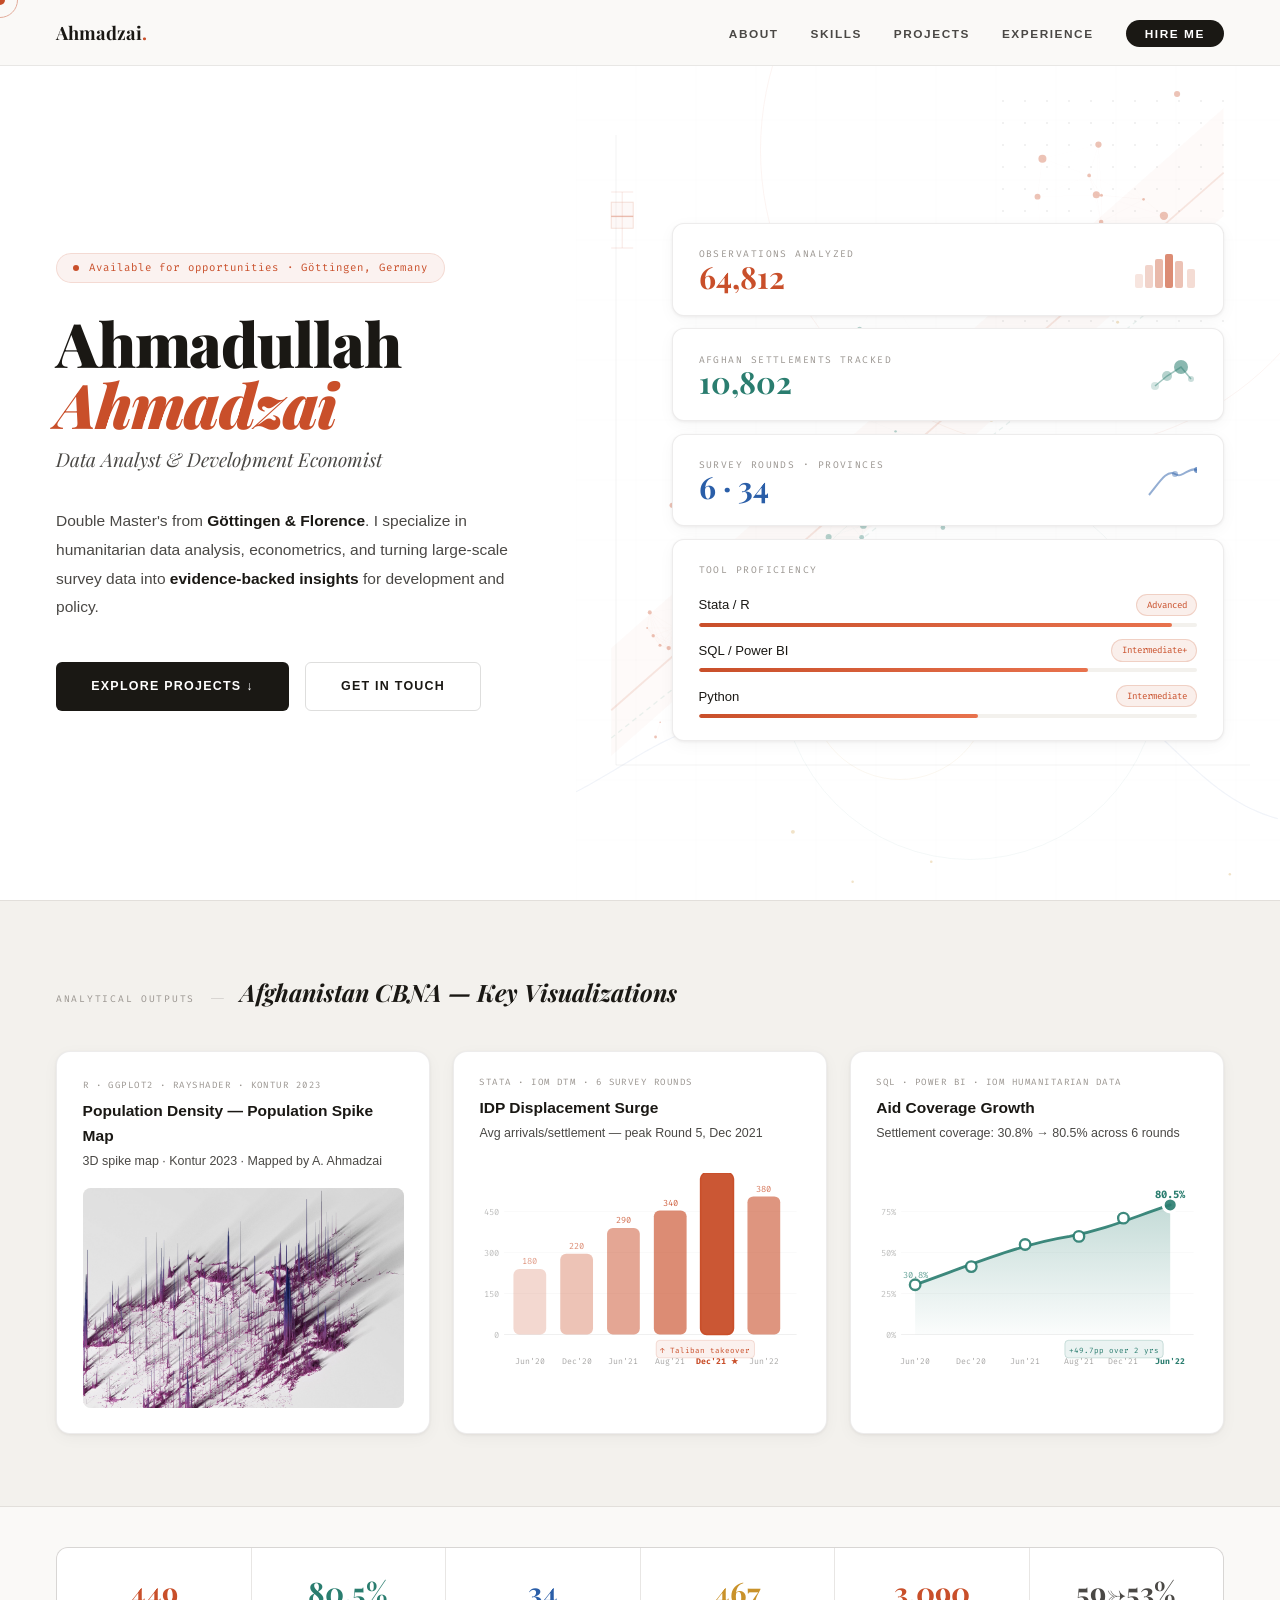
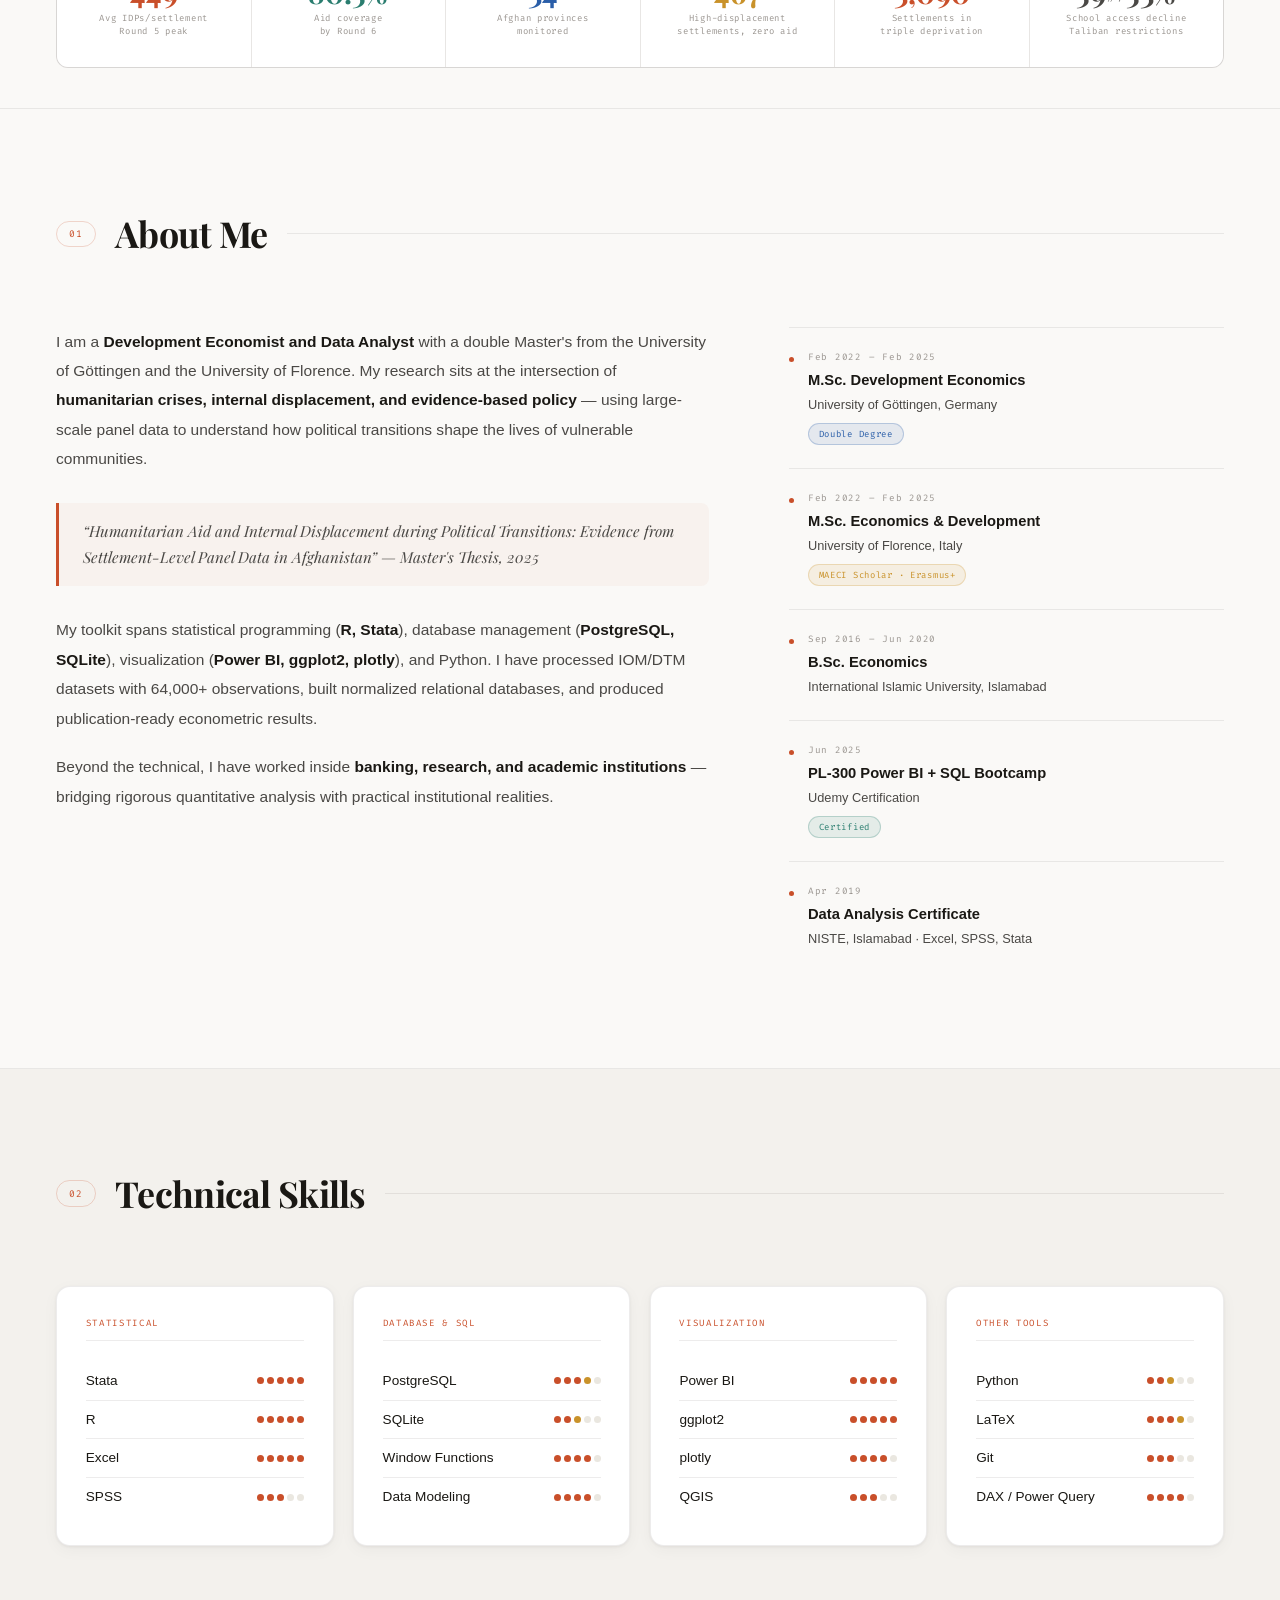
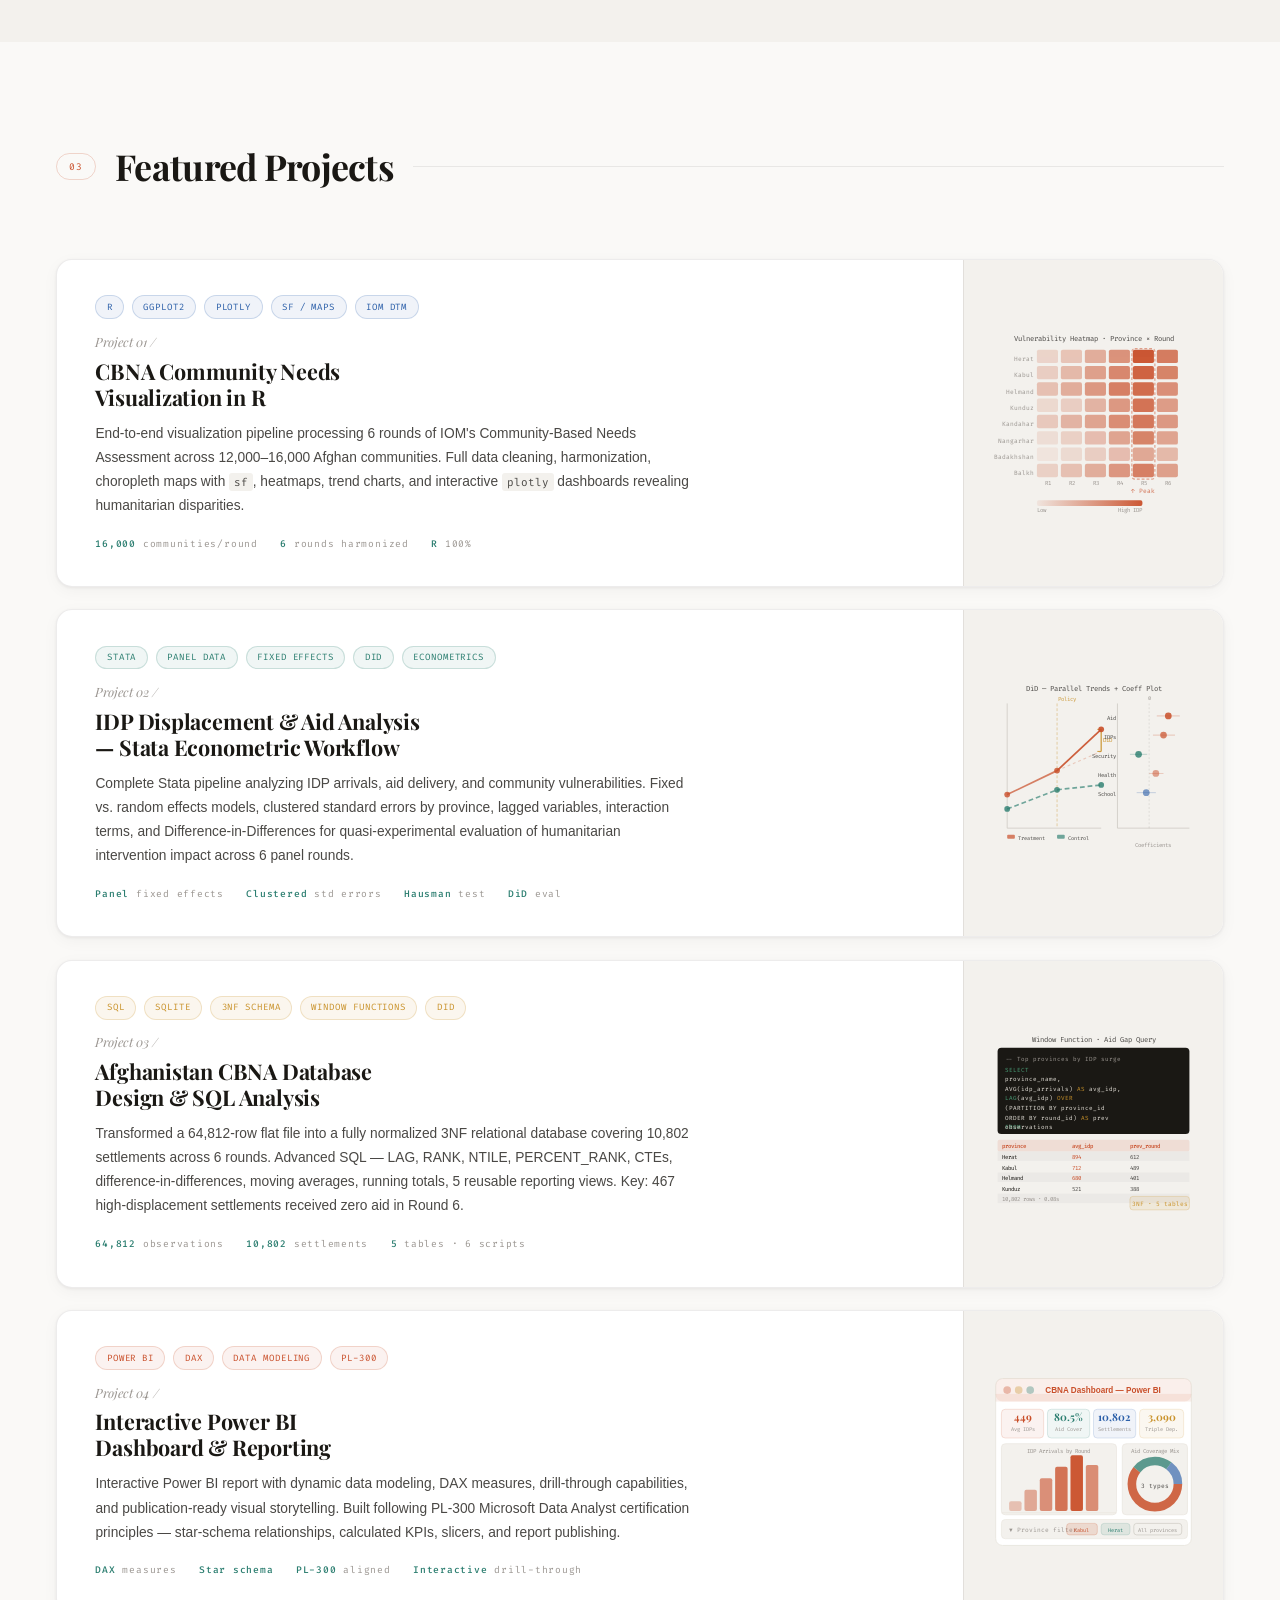
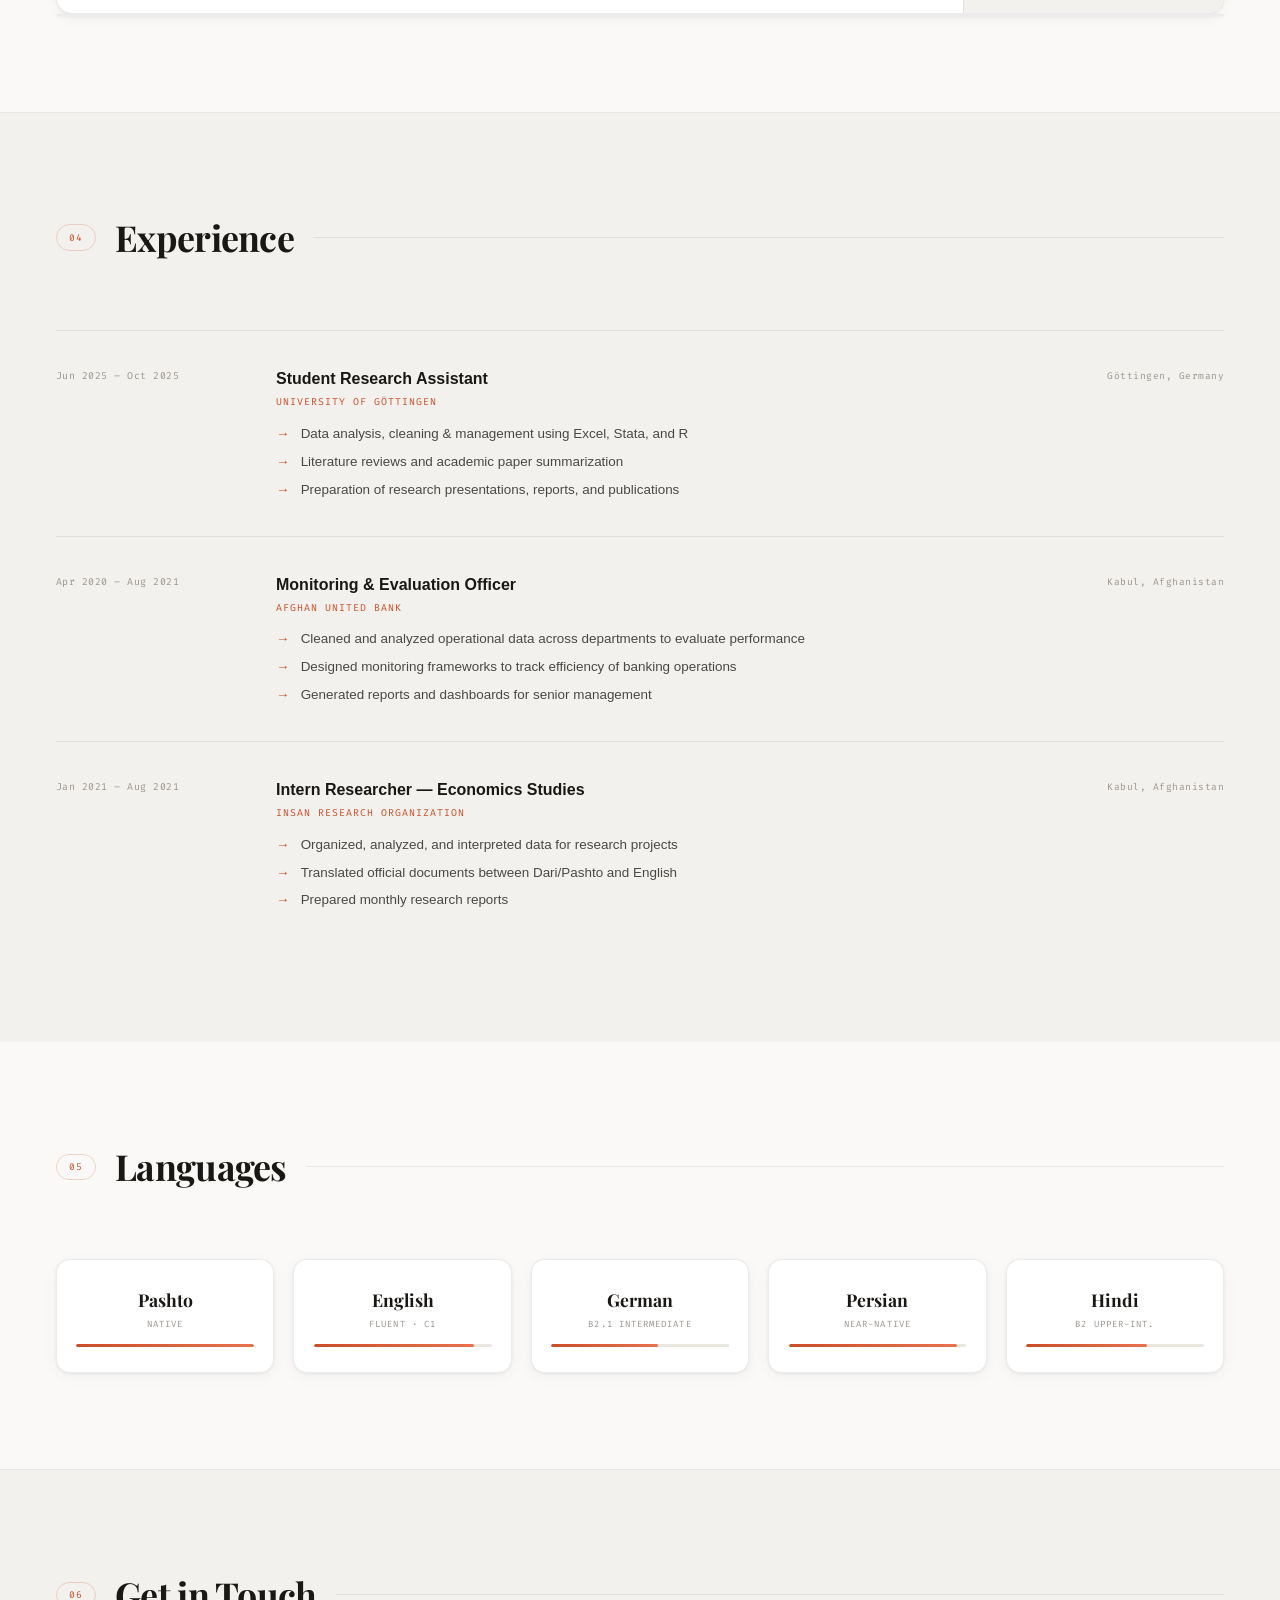
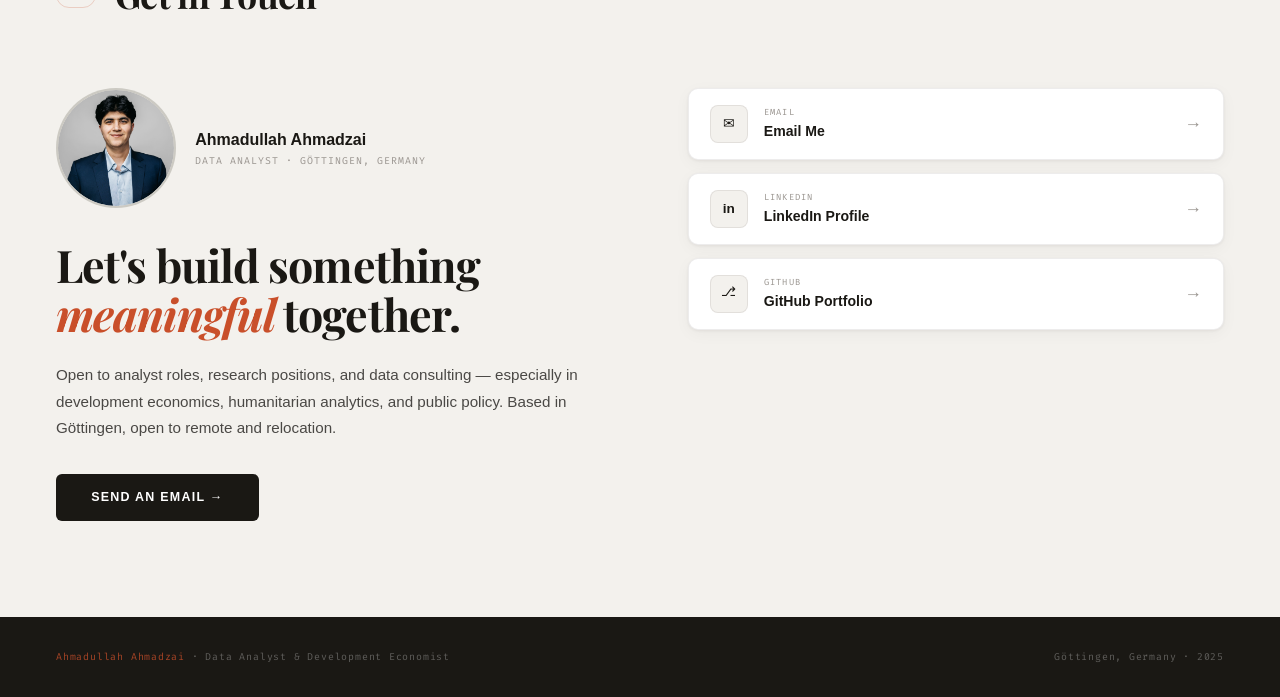
==== index.html @ 19d6b9fa "Update index.html" ====
<!DOCTYPE html>
<html lang="en">
<head>
<meta charset="UTF-8">
<meta name="viewport" content="width=device-width, initial-scale=1.0">
<title>Ahmadullah Ahmadzai — Development Economics & Data Analysis </title>
<link rel="preconnect" href="https://fonts.googleapis.com">
<link href="https://fonts.googleapis.com/css2?family=Playfair+Display:ital,wght@0,400;0,500;0,700;0,900;1,400;1,700&family=Cabinet+Grotesk:wght@300;400;500;700;800&family=Fira+Code:wght@300;400;500&display=swap" rel="stylesheet">
<style>
:root{
  --white:#ffffff;--bg:#faf9f7;--bg2:#f3f1ed;--bg3:#eae7e0;
  --ink:#1a1814;--ink2:#4a4845;--ink3:#9a9590;
  --accent:#c94f2a;--accent2:#e8724d;
  --teal:#2a7d6f;--teal2:#3da896;
  --gold:#c9922a;--blue:#2a5ea8;
  --border:rgba(26,24,20,.08);--border2:rgba(26,24,20,.14);
  --sh:0 1px 3px rgba(26,24,20,.06),0 4px 16px rgba(26,24,20,.04);
  --sh2:0 2px 8px rgba(26,24,20,.09),0 12px 40px rgba(26,24,20,.08);
}
*,*::before,*::after{box-sizing:border-box;margin:0;padding:0}
html{scroll-behavior:smooth}
body{font-family:'Cabinet Grotesk',sans-serif;background:var(--bg);color:var(--ink);line-height:1.6;overflow-x:hidden}
::-webkit-scrollbar{width:3px}::-webkit-scrollbar-track{background:var(--bg2)}::-webkit-scrollbar-thumb{background:var(--accent);border-radius:2px}
#cur{position:fixed;width:10px;height:10px;border-radius:50%;background:var(--accent);pointer-events:none;z-index:9999;transform:translate(-50%,-50%);mix-blend-mode:multiply}
#cur2{position:fixed;width:36px;height:36px;border-radius:50%;border:1px solid var(--accent);pointer-events:none;z-index:9998;transform:translate(-50%,-50%);transition:all .15s ease-out;opacity:.45;mix-blend-mode:multiply}

/* NAV */
nav{position:fixed;top:0;left:0;right:0;z-index:200;display:flex;justify-content:space-between;align-items:center;padding:1.1rem 3.5rem;background:rgba(250,249,247,.9);backdrop-filter:blur(20px);border-bottom:1px solid var(--border)}
.nav-logo{font-family:'Playfair Display',serif;font-size:1.15rem;font-weight:700;color:var(--ink);text-decoration:none}
.nav-logo span{color:var(--accent)}
.nav-links{display:flex;gap:2rem;list-style:none;align-items:center}
.nav-links a{font-size:.74rem;font-weight:700;letter-spacing:.13em;text-transform:uppercase;color:var(--ink2);text-decoration:none;transition:color .2s}
.nav-links a:hover{color:var(--accent)}
.nav-cta{background:var(--ink);color:white!important;padding:.42rem 1.2rem;border-radius:100px;transition:background .2s!important}
.nav-cta:hover{background:var(--accent)!important}

/* HERO */
.hero{position:relative;min-height:100vh;display:flex;align-items:center;overflow:hidden;background:var(--white)}
.hero-geo{position:absolute;inset:0;pointer-events:none;z-index:0;overflow:hidden}
.geo-c{position:absolute;border-radius:50%;border:1px solid}
.g1{width:600px;height:600px;border-color:rgba(201,79,42,.06);top:-150px;right:-80px}
.g2{width:380px;height:380px;border-color:rgba(42,125,111,.05);bottom:40px;right:120px;animation:spin 70s linear infinite}
.g3{width:180px;height:180px;border-color:rgba(201,146,42,.07);bottom:120px;right:290px;animation:spin 45s linear infinite reverse}
.dot-grid{position:absolute;right:48px;top:90px;width:240px;height:240px;background-image:radial-gradient(circle,rgba(26,24,20,.11) 1px,transparent 1px);background-size:22px 22px;opacity:.55}
@keyframes spin{from{transform:rotate(0)}to{transform:rotate(360deg)}}
#hcanvas{position:absolute;right:0;top:0;width:55%;height:100%;opacity:.65;z-index:1}
.hero-inner{position:relative;z-index:10;padding:8rem 3.5rem 4rem;width:100%;max-width:1340px;margin:0 auto;display:grid;grid-template-columns:1fr 1fr;gap:4rem;align-items:center}
.eyebrow{display:inline-flex;align-items:center;gap:.6rem;font-family:'Fira Code',monospace;font-size:.67rem;letter-spacing:.1em;color:var(--accent);margin-bottom:1.8rem;background:rgba(201,79,42,.07);border:1px solid rgba(201,79,42,.15);padding:.35rem 1rem;border-radius:100px}
.edot{width:6px;height:6px;border-radius:50%;background:var(--accent);animation:pulse 2s infinite}
@keyframes pulse{0%,100%{opacity:1;transform:scale(1)}50%{opacity:.4;transform:scale(1.4)}}
.hero-name{font-family:'Playfair Display',serif;font-size:clamp(2.8rem,4.8vw,5rem);font-weight:900;line-height:1.0;letter-spacing:-.02em;margin-bottom:.6rem}
.hero-name .it{font-style:italic;color:var(--accent)}
.hero-title{font-family:'Playfair Display',serif;font-size:clamp(1rem,1.5vw,1.22rem);font-style:italic;color:var(--ink2);margin-bottom:2rem}
.hero-bio{font-size:.97rem;color:var(--ink2);line-height:1.85;max-width:460px;margin-bottom:2.5rem}
.hero-bio strong{color:var(--ink);font-weight:700}
.hctas{display:flex;gap:1rem;flex-wrap:wrap}
.btn-fill{display:inline-flex;align-items:center;gap:.5rem;padding:.85rem 2.2rem;background:var(--ink);color:white;text-decoration:none;font-size:.78rem;font-weight:700;letter-spacing:.1em;text-transform:uppercase;border-radius:6px;transition:all .25s}
.btn-fill:hover{background:var(--accent);transform:translateY(-2px);box-shadow:0 8px 24px rgba(201,79,42,.25)}
.btn-line{display:inline-flex;align-items:center;gap:.5rem;padding:.85rem 2.2rem;background:transparent;color:var(--ink);text-decoration:none;font-size:.78rem;font-weight:700;letter-spacing:.1em;text-transform:uppercase;border:1.5px solid var(--border2);border-radius:6px;transition:all .25s}
.btn-line:hover{border-color:var(--accent);color:var(--accent);transform:translateY(-2px)}
.hpanel{display:flex;flex-direction:column;gap:.8rem}
.hstat{background:var(--white);border:1px solid var(--border);border-radius:12px;padding:1.4rem 1.6rem;box-shadow:var(--sh);display:flex;justify-content:space-between;align-items:center;transition:box-shadow .25s,transform .25s}
.hstat:hover{box-shadow:var(--sh2);transform:translateX(4px)}
.hslbl{font-family:'Fira Code',monospace;font-size:.6rem;letter-spacing:.15em;text-transform:uppercase;color:var(--ink3)}
.hsval{font-family:'Playfair Display',serif;font-size:1.9rem;font-weight:700;line-height:1}
.c-a{color:var(--accent)}.c-t{color:var(--teal)}.c-b{color:var(--blue)}
.hbar-wrap{background:var(--white);border:1px solid var(--border);border-radius:12px;padding:1.4rem 1.6rem;box-shadow:var(--sh)}
.hbr{display:flex;justify-content:space-between;align-items:center;margin-bottom:.4rem}
.hbr-name{font-size:.82rem;font-weight:500}
.hpill{font-family:'Fira Code',monospace;font-size:.57rem;padding:.18rem .6rem;border-radius:100px;background:rgba(201,79,42,.09);border:1px solid rgba(201,79,42,.2);color:var(--accent)}
.btrack{height:4px;background:var(--bg2);border-radius:2px;overflow:hidden}
.bfill{height:100%;border-radius:2px;background:linear-gradient(90deg,var(--accent),var(--accent2))}

/* DIVIDER */
.div{max-width:1340px;margin:0 auto;height:1px;background:var(--border)}

/* VIZ STRIP */
.vstrip{background:var(--bg2);border-top:1px solid var(--border);border-bottom:1px solid var(--border);padding:4.5rem 3.5rem}
.vstrip .inn{max-width:1340px;margin:0 auto}
.strip-head{display:flex;align-items:baseline;gap:1rem;margin-bottom:2.5rem}
.strip-lbl{font-family:'Fira Code',monospace;font-size:.6rem;letter-spacing:.18em;text-transform:uppercase;color:var(--ink3)}
.strip-ttl{font-family:'Playfair Display',serif;font-size:1.5rem;font-weight:700;font-style:italic}
/* 3-equal columns */
.cgrid{display:grid;grid-template-columns:1fr 1fr 1fr;gap:1.4rem}
.ccard{background:var(--white);border:1px solid var(--border);border-radius:14px;padding:1.6rem;box-shadow:var(--sh)}
.cc-lbl{font-family:'Fira Code',monospace;font-size:.57rem;letter-spacing:.16em;text-transform:uppercase;color:var(--ink3);margin-bottom:.4rem}
.cc-ttl{font-size:.97rem;font-weight:700;margin-bottom:.2rem}
.cc-sub{font-size:.78rem;color:var(--ink2);margin-bottom:1rem}
/* map card: image fills with crop — hides title+footnote */
.map-frame{width:100%;height:220px;overflow:hidden;border-radius:8px;position:relative;background:#f5f3f0}
.map-frame img{
  position:absolute;
  /* Crop aggressively: scale image tall, push up to hide title at top and footnote at bottom */
  width:115%;
  height:175%;
  top:-30%;
  left:-7%;
  object-fit:cover;
  display:block;
}

/* FINDINGS */
.fnd-sec{padding:2.5rem 3.5rem}
.fnd-sec .inn{max-width:1340px;margin:0 auto}
.fnd-grid{display:grid;grid-template-columns:repeat(6,1fr);gap:1px;background:var(--border);border-radius:12px;overflow:hidden;border:1px solid var(--border)}
.fnd{background:var(--white);padding:1.8rem 1rem;text-align:center;transition:background .2s}
.fnd:hover{background:var(--bg2)}
.fnd-n{font-family:'Playfair Display',serif;font-size:1.85rem;font-weight:700;line-height:1;margin-bottom:.3rem}
.fnd-l{font-family:'Fira Code',monospace;font-size:.56rem;letter-spacing:.08em;color:var(--ink3);line-height:1.5}

/* SECTION */
.sec{padding:6rem 3.5rem;max-width:1340px;margin:0 auto}
.secbg{background:var(--bg2);padding:6rem 3.5rem}
.secbg .inn{max-width:1340px;margin:0 auto}
.sec-h{display:flex;align-items:center;gap:1.2rem;margin-bottom:4rem}
.sec-n{font-family:'Fira Code',monospace;font-size:.6rem;color:var(--accent);letter-spacing:.1em;padding:.28rem .75rem;border:1px solid rgba(201,79,42,.22);border-radius:100px}
.sec-t{font-family:'Playfair Display',serif;font-size:clamp(1.9rem,2.8vw,2.7rem);font-weight:700;letter-spacing:-.02em}
.sec-l{flex:1;height:1px;background:var(--border)}

/* ABOUT */
.ag{display:grid;grid-template-columns:3fr 2fr;gap:5rem;align-items:start}
.at p{font-size:.97rem;color:var(--ink2);line-height:1.9;margin-bottom:1.2rem}
.at strong{color:var(--ink);font-weight:700}
.aq{border-left:3px solid var(--accent);padding:1rem 1.5rem;margin:1.8rem 0;background:rgba(201,79,42,.04);border-radius:0 8px 8px 0;font-family:'Playfair Display',serif;font-style:italic;font-size:.95rem;color:var(--ink2);line-height:1.7}
.edu-list{display:flex;flex-direction:column}
.edu-it{padding:1.4rem 0;border-bottom:1px solid var(--border);padding-left:1.2rem;position:relative}
.edu-it:first-child{border-top:1px solid var(--border)}
.edu-it::before{content:'';position:absolute;left:0;top:1.85rem;width:5px;height:5px;border-radius:50%;background:var(--accent)}
.eyr{font-family:'Fira Code',monospace;font-size:.58rem;letter-spacing:.08em;color:var(--ink3);margin-bottom:.25rem}
.edeg{font-weight:700;font-size:.92rem;margin-bottom:.15rem}
.einst{font-size:.8rem;color:var(--ink2)}
.echip{display:inline-flex;margin-top:.5rem;font-family:'Fira Code',monospace;font-size:.56rem;padding:.18rem .6rem;border-radius:100px;letter-spacing:.08em}
.cg{background:rgba(201,146,42,.1);border:1px solid rgba(201,146,42,.25);color:var(--gold)}
.cb{background:rgba(42,94,168,.1);border:1px solid rgba(42,94,168,.25);color:var(--blue)}
.ct{background:rgba(42,125,111,.1);border:1px solid rgba(42,125,111,.25);color:var(--teal)}

/* SKILLS */
.sgrid{display:grid;grid-template-columns:repeat(4,1fr);gap:1.2rem}
.sc{background:var(--white);border:1px solid var(--border);border-radius:14px;padding:1.8rem;box-shadow:var(--sh);transition:box-shadow .25s,transform .25s}
.sc:hover{box-shadow:var(--sh2);transform:translateY(-3px)}
.sc-t{font-family:'Fira Code',monospace;font-size:.57rem;letter-spacing:.18em;text-transform:uppercase;color:var(--accent);margin-bottom:1.3rem;padding-bottom:.6rem;border-bottom:1px solid var(--border)}
.sr{display:flex;justify-content:space-between;align-items:center;padding:.5rem 0;border-bottom:1px solid var(--border)}
.sr:last-child{border-bottom:none}
.sn{font-size:.85rem;font-weight:500}
.dots{display:flex;gap:3px}
.d{width:7px;height:7px;border-radius:50%;background:var(--bg3)}
.d.on{background:var(--accent)}.d.mid{background:var(--gold)}

/* PROJECTS */
.plist{display:flex;flex-direction:column;gap:1.4rem}
.pcard{display:grid;grid-template-columns:1fr 260px;gap:0;align-items:stretch;background:var(--white);border:1px solid var(--border);border-radius:16px;box-shadow:var(--sh);overflow:hidden;text-decoration:none;color:inherit;transition:all .28s;position:relative}
.pcard::before{content:'';position:absolute;left:0;top:0;width:4px;height:100%;background:var(--accent);transform:scaleY(0);transform-origin:top;transition:transform .3s;border-radius:4px 0 0 4px}
.pcard:hover::before{transform:scaleY(1)}
.pcard:hover{box-shadow:var(--sh2);transform:translateX(3px)}
.pcard-body{padding:2.2rem 2.4rem}
.ptags{display:flex;gap:.5rem;flex-wrap:wrap;margin-bottom:.8rem}
.ptag{font-family:'Fira Code',monospace;font-size:.57rem;letter-spacing:.1em;text-transform:uppercase;padding:.22rem .65rem;border-radius:100px;border:1px solid}
.tr{background:rgba(42,94,168,.07);border-color:rgba(42,94,168,.2);color:var(--blue)}
.ts{background:rgba(42,125,111,.07);border-color:rgba(42,125,111,.2);color:var(--teal)}
.tq{background:rgba(201,146,42,.08);border-color:rgba(201,146,42,.22);color:var(--gold)}
.tp{background:rgba(201,79,42,.07);border-color:rgba(201,79,42,.2);color:var(--accent)}
.pnum{font-family:'Playfair Display',serif;font-size:.8rem;font-style:italic;color:var(--ink3);margin-bottom:.4rem}
.pttl{font-family:'Playfair Display',serif;font-size:1.35rem;font-weight:700;letter-spacing:-.01em;margin-bottom:.7rem;line-height:1.2}
.pdesc{font-size:.86rem;color:var(--ink2);line-height:1.75;max-width:600px}
.pmeta{margin-top:1.1rem;display:flex;gap:1.4rem;flex-wrap:wrap}
.pm{font-family:'Fira Code',monospace;font-size:.6rem;letter-spacing:.08em;color:var(--ink3)}
.pm strong{color:var(--teal);font-weight:500}
.pill{background:var(--bg2);border-left:1px solid var(--border);display:flex;align-items:center;justify-content:center;padding:1.5rem;min-height:220px;position:relative;overflow:hidden;transition:background .25s}
.pcard:hover .pill{background:var(--bg3)}
.pill svg{width:100%;height:100%;max-height:200px}

/* EXPERIENCE */
.elist{display:flex;flex-direction:column}
.ei{display:grid;grid-template-columns:180px 1fr 150px;gap:2.5rem;padding:2.2rem 0;border-bottom:1px solid var(--border);align-items:start}
.ei:first-child{border-top:1px solid var(--border)}
.edate{font-family:'Fira Code',monospace;font-size:.62rem;color:var(--ink3);letter-spacing:.05em;padding-top:.12rem}
.erole{font-weight:700;font-size:1rem;margin-bottom:.15rem}
.eco{font-family:'Fira Code',monospace;font-size:.62rem;letter-spacing:.1em;text-transform:uppercase;color:var(--accent);margin-bottom:.8rem}
.ebl{list-style:none;display:flex;flex-direction:column;gap:.4rem}
.ebl li{font-size:.84rem;color:var(--ink2);display:flex;gap:.7rem;line-height:1.6}
.ebl li::before{content:'→';color:var(--accent);flex-shrink:0}
.eloc{font-family:'Fira Code',monospace;font-size:.6rem;color:var(--ink3);letter-spacing:.05em;text-align:right;padding-top:.12rem}

/* LANGUAGES */
.lgrid{display:grid;grid-template-columns:repeat(5,1fr);gap:1.2rem}
.lcard{background:var(--white);border:1px solid var(--border);border-radius:14px;padding:1.6rem 1.2rem;text-align:center;box-shadow:var(--sh);transition:all .25s}
.lcard:hover{box-shadow:var(--sh2);transform:translateY(-4px)}
.lname{font-family:'Playfair Display',serif;font-size:1.1rem;font-weight:700;margin-bottom:.15rem}
.llvl{font-family:'Fira Code',monospace;font-size:.56rem;letter-spacing:.12em;text-transform:uppercase;color:var(--ink3);margin-bottom:.8rem}
.lbar{height:3px;background:var(--bg3);border-radius:2px;overflow:hidden}
.lfill{height:100%;border-radius:2px;background:linear-gradient(90deg,var(--accent),var(--accent2))}

/* CONTACT */
.cgrid2{display:grid;grid-template-columns:1fr 1fr;gap:6rem;align-items:start}
.ch{font-family:'Playfair Display',serif;font-size:clamp(2rem,3.5vw,3.2rem);font-weight:700;letter-spacing:-.02em;line-height:1.1;margin-bottom:1.5rem}
.ch em{font-style:italic;color:var(--accent)}
.csub{font-size:.95rem;color:var(--ink2);line-height:1.75;margin-bottom:2rem}
.clinks{display:flex;flex-direction:column;gap:.8rem}
.clink{display:flex;align-items:center;gap:1rem;padding:1rem 1.3rem;background:var(--white);border:1px solid var(--border);border-radius:10px;text-decoration:none;color:var(--ink);box-shadow:var(--sh);transition:all .2s}
.clink:hover{border-color:rgba(201,79,42,.3);box-shadow:var(--sh2);transform:translateX(5px)}
.ci{width:38px;height:38px;border-radius:8px;background:var(--bg2);border:1px solid var(--border);display:flex;align-items:center;justify-content:center;font-size:.9rem;flex-shrink:0}
.cinfo{flex:1}
.ctype{font-family:'Fira Code',monospace;font-size:.55rem;letter-spacing:.14em;text-transform:uppercase;color:var(--ink3);margin-bottom:.1rem}
.cval{font-size:.88rem;font-weight:700;color:var(--ink)}
.carr{color:var(--ink3);transition:all .2s;font-size:1.1rem}
.clink:hover .carr{color:var(--accent);transform:translateX(4px)}

/* FOOTER */
footer{background:var(--ink);color:rgba(255,255,255,.3);padding:2rem 3.5rem;display:flex;justify-content:space-between;align-items:center;font-family:'Fira Code',monospace;font-size:.62rem;letter-spacing:.08em}
footer span{color:rgba(201,79,42,.8)}

/* REVEAL */
.r{opacity:0;transform:translateY(22px);transition:opacity .7s ease,transform .7s ease}
.r.in{opacity:1;transform:translateY(0)}

/* RESPONSIVE */
@media(max-width:1024px){
  nav{padding:1rem 1.5rem}
  .hero-inner{grid-template-columns:1fr;padding:7rem 1.5rem 3rem;gap:3rem}
  #hcanvas{width:100%;opacity:.2}
  .sec,.secbg,.vstrip,.fnd-sec{padding:5rem 1.5rem}
  .ag{grid-template-columns:1fr;gap:3rem}
  .sgrid{grid-template-columns:1fr 1fr}
  .cgrid{grid-template-columns:1fr}
  .pcard{grid-template-columns:1fr}
  .pill{display:none}
  .ei{grid-template-columns:1fr;gap:.4rem}
  .eloc{text-align:left}
  .lgrid{grid-template-columns:repeat(3,1fr)}
  .cgrid2{grid-template-columns:1fr;gap:3rem}
  .fnd-grid{grid-template-columns:repeat(3,1fr)}
}
@media(max-width:640px){
  .nav-links{display:none}
  .sgrid{grid-template-columns:1fr}
  .lgrid{grid-template-columns:repeat(2,1fr)}
  .fnd-grid{grid-template-columns:repeat(2,1fr)}
  #cur,#cur2{display:none}
}
</style>
</head>
<body>
<div id="cur"></div><div id="cur2"></div>

<!-- NAV -->
<nav>
  <a class="nav-logo" href="#">Ahmadzai<span>.</span></a>
  <ul class="nav-links">
    <li><a href="#about">About</a></li>
    <li><a href="#skills">Skills</a></li>
    <li><a href="#projects">Projects</a></li>
    <li><a href="#experience">Experience</a></li>
    <li><a href="#contact" class="nav-cta">Hire Me</a></li>
  </ul>
</nav>

<!-- HERO -->
<header class="hero">
  <div class="hero-geo">
    <div class="geo-c g1"></div><div class="geo-c g2"></div><div class="geo-c g3"></div>
    <div class="dot-grid"></div>
  </div>
  <canvas id="hcanvas"></canvas>
  <div class="hero-inner">
    <div>
      <div class="eyebrow"><span class="edot"></span> Available for opportunities &middot; Göttingen, Germany</div>
      <h1 class="hero-name">Ahmadullah<br><span class="it">Ahmadzai</span></h1>
      <p class="hero-title">Data Analyst &amp; Development Economist</p>
      <p class="hero-bio">Double Master&apos;s from <strong>Göttingen &amp; Florence</strong>. I specialize in humanitarian data analysis, econometrics, and turning large-scale survey data into <strong>evidence-backed insights</strong> for development and policy.</p>
      <div class="hctas">
        <a href="#projects" class="btn-fill">Explore Projects ↓</a>
        <a href="mailto:Ahmadullah.ahmadzai6@gmail.com" class="btn-line">Get in Touch</a>
      </div>
    </div>
    <div class="hpanel">
      <div class="hstat r">
        <div><div class="hslbl">Observations analyzed</div><div class="hsval c-a">64,812</div></div>
        <svg width="62" height="38" viewBox="0 0 62 38" fill="none"><rect x="0" y="24" width="8" height="14" rx="2" fill="rgba(201,79,42,.15)"/><rect x="10" y="15" width="8" height="23" rx="2" fill="rgba(201,79,42,.25)"/><rect x="20" y="9" width="8" height="29" rx="2" fill="rgba(201,79,42,.4)"/><rect x="30" y="4" width="8" height="34" rx="2" fill="rgba(201,79,42,.65)"/><rect x="40" y="11" width="8" height="27" rx="2" fill="rgba(201,79,42,.35)"/><rect x="52" y="19" width="8" height="19" rx="2" fill="rgba(201,79,42,.2)"/></svg>
      </div>
      <div class="hstat r">
        <div><div class="hslbl">Afghan settlements tracked</div><div class="hsval c-t">10,802</div></div>
        <svg width="52" height="38" viewBox="0 0 52 38" fill="none"><circle cx="10" cy="30" r="4" fill="rgba(42,125,111,.2)"/><circle cx="22" cy="20" r="5" fill="rgba(42,125,111,.35)"/><circle cx="36" cy="11" r="7" fill="rgba(42,125,111,.55)"/><circle cx="46" cy="23" r="3" fill="rgba(42,125,111,.25)"/><polyline points="10,30 22,20 36,11 46,23" stroke="rgba(42,125,111,.45)" stroke-width="1.5" fill="none"/></svg>
      </div>
      <div class="hstat r">
        <div><div class="hslbl">Survey rounds &middot; provinces</div><div class="hsval c-b">6 &middot; 34</div></div>
        <svg width="52" height="38" viewBox="0 0 52 38" fill="none"><path d="M4 34 C14 22 22 8 30 13 C38 18 44 5 52 9" stroke="rgba(42,94,168,.5)" stroke-width="2" fill="none"/><circle cx="30" cy="13" r="3" fill="rgba(42,94,168,.4)"/><circle cx="52" cy="9" r="3" fill="rgba(42,94,168,.65)"/></svg>
      </div>
      <div class="hbar-wrap r">
        <div class="hslbl" style="margin-bottom:1rem">Tool Proficiency</div>
        <div class="hbr"><span class="hbr-name">Stata / R</span><span class="hpill">Advanced</span></div>
        <div class="btrack"><div class="bfill" style="width:95%"></div></div>
        <div class="hbr" style="margin-top:.8rem"><span class="hbr-name">SQL / Power BI</span><span class="hpill">Intermediate+</span></div>
        <div class="btrack"><div class="bfill" style="width:78%"></div></div>
        <div class="hbr" style="margin-top:.8rem"><span class="hbr-name">Python</span><span class="hpill">Intermediate</span></div>
        <div class="btrack"><div class="bfill" style="width:56%"></div></div>
      </div>
    </div>
  </div>
</header>

<!-- DATA VIZ STRIP — 3 equal columns -->
<div class="vstrip">
  <div class="inn">
    <div class="strip-head r">
      <span class="strip-lbl">Analytical outputs</span>
      <span style="color:var(--border2);font-size:.8rem">—</span>
      <span class="strip-ttl">Afghanistan CBNA — Key Visualizations</span>
    </div>
    <div class="cgrid">

      <!-- Card 1: Population Density Map (cropped, no title/footnote) -->
      <div class="ccard r">
        <div class="cc-lbl">R &middot; ggplot2 &middot; rayshader &middot; Kontur 2023</div>
        <div class="cc-ttl">Population Density — Population Spike Map</div>
        <div class="cc-sub">3D spike map · Kontur 2023 · Mapped by A. Ahmadzai</div>
        <div class="map-frame">
          <img src="[data-uri]" alt="Afghanistan 3D population density spike map">
        </div>
      </div>

      <!-- Card 2: IDP Displacement — modern SVG bar -->
      <div class="ccard r" style="padding:0;overflow:hidden;display:flex;flex-direction:column">
        <div style="padding:1.4rem 1.6rem 0.8rem">
          <div class="cc-lbl">Stata &middot; IOM DTM &middot; 6 survey rounds</div>
          <div class="cc-ttl">IDP Displacement Surge</div>
          <div class="cc-sub">Avg arrivals/settlement &mdash; peak Round 5, Dec 2021</div>
        </div>
        <div style="flex:1;padding:0 1.4rem 1.2rem">
          <svg viewBox="0 0 280 178" style="width:100%;height:auto;display:block">
            <line x1="24" y1="138" x2="274" y2="138" stroke="rgba(26,24,20,.07)" stroke-width=".8"/>
            <line x1="24" y1="103" x2="274" y2="103" stroke="rgba(26,24,20,.04)" stroke-width=".6"/>
            <line x1="24" y1="68"  x2="274" y2="68"  stroke="rgba(26,24,20,.04)" stroke-width=".6"/>
            <line x1="24" y1="33"  x2="274" y2="33"  stroke="rgba(26,24,20,.04)" stroke-width=".6"/>
            <text x="20" y="141" text-anchor="end" font-family="Fira Code,monospace" font-size="7.5" fill="rgba(26,24,20,.28)">0</text>
            <text x="20" y="106" text-anchor="end" font-family="Fira Code,monospace" font-size="7.5" fill="rgba(26,24,20,.28)">150</text>
            <text x="20" y="71"  text-anchor="end" font-family="Fira Code,monospace" font-size="7.5" fill="rgba(26,24,20,.28)">300</text>
            <text x="20" y="36"  text-anchor="end" font-family="Fira Code,monospace" font-size="7.5" fill="rgba(26,24,20,.28)">450</text>
            <rect x="32"  y="82"  width="28" height="56"  rx="5" fill="rgba(201,79,42,.22)"/>
            <rect x="72"  y="69"  width="28" height="69"  rx="5" fill="rgba(201,79,42,.34)"/>
            <rect x="112" y="47"  width="28" height="91"  rx="5" fill="rgba(201,79,42,.5)"/>
            <rect x="152" y="32"  width="28" height="106" rx="5" fill="rgba(201,79,42,.65)"/>
            <rect x="192" y="0"   width="28" height="138" rx="5" fill="rgba(201,79,42,.95)"/>
            <rect x="192" y="0"   width="28" height="138" rx="5" fill="none" stroke="rgba(201,79,42,1)" stroke-width="1.4"/>
            <rect x="232" y="20"  width="28" height="118" rx="5" fill="rgba(201,79,42,.6)"/>
            <text x="46"  y="78"  text-anchor="middle" font-family="Fira Code,monospace" font-size="7.5" fill="rgba(201,79,42,.55)">180</text>
            <text x="86"  y="65"  text-anchor="middle" font-family="Fira Code,monospace" font-size="7.5" fill="rgba(201,79,42,.65)">220</text>
            <text x="126" y="43"  text-anchor="middle" font-family="Fira Code,monospace" font-size="7.5" fill="rgba(201,79,42,.78)">290</text>
            <text x="166" y="28"  text-anchor="middle" font-family="Fira Code,monospace" font-size="7.5" fill="rgba(201,79,42,.88)">340</text>
            <text x="206" y="-4"  text-anchor="middle" font-family="Fira Code,monospace" font-size="8.5" font-weight="600" fill="#c94f2a">449</text>
            <text x="246" y="16"  text-anchor="middle" font-family="Fira Code,monospace" font-size="7.5" fill="rgba(201,79,42,.75)">380</text>
            <text x="46"  y="163" text-anchor="middle" font-family="Fira Code,monospace" font-size="7" fill="rgba(26,24,20,.38)">Jun'20</text>
<text x="86"  y="163" text-anchor="middle" font-family="Fira Code,monospace" font-size="7" fill="rgba(26,24,20,.38)">Dec'20</text>
<text x="126" y="163" text-anchor="middle" font-family="Fira Code,monospace" font-size="7" fill="rgba(26,24,20,.38)">Jun'21</text>
<text x="166" y="163" text-anchor="middle" font-family="Fira Code,monospace" font-size="7" fill="rgba(26,24,20,.38)">Aug'21</text>
<text x="206" y="163" text-anchor="middle" font-family="Fira Code,monospace" font-size="7" font-weight="700" fill="#c94f2a">Dec'21 &#9733;</text>
<text x="246" y="163" text-anchor="middle" font-family="Fira Code,monospace" font-size="7" fill="rgba(26,24,20,.38)">Jun'22</text>
            <rect x="154" y="143" width="84" height="15" rx="3" fill="rgba(201,79,42,.08)" stroke="rgba(201,79,42,.2)" stroke-width=".7"/>
            <text x="196" y="153.5" text-anchor="middle" font-family="Fira Code,monospace" font-size="6.5" fill="#c94f2a">&#8593; Taliban takeover</text>
          </svg>
        </div>
      </div>

      <!-- Card 3: Aid Coverage — modern SVG area chart -->
      <div class="ccard r" style="padding:0;overflow:hidden;display:flex;flex-direction:column">
        <div style="padding:1.4rem 1.6rem 0.8rem">
          <div class="cc-lbl">SQL &middot; Power BI &middot; IOM humanitarian data</div>
          <div class="cc-ttl">Aid Coverage Growth</div>
          <div class="cc-sub">Settlement coverage: 30.8% &rarr; 80.5% across 6 rounds</div>
        </div>
        <div style="flex:1;padding:0 1.4rem 1.2rem">
          <svg viewBox="0 0 280 185" style="width:100%;height:auto;display:block">
            <defs>
              <linearGradient id="agfill" x1="0" y1="0" x2="0" y2="1">
                <stop offset="0%" stop-color="rgba(42,125,111,.28)"/>
                <stop offset="100%" stop-color="rgba(42,125,111,.02)"/>
              </linearGradient>
            </defs>
            <line x1="24" y1="138" x2="274" y2="138" stroke="rgba(26,24,20,.07)" stroke-width=".8"/>
            <line x1="24" y1="103" x2="274" y2="103" stroke="rgba(26,24,20,.04)" stroke-width=".6"/>
            <line x1="24" y1="68"  x2="274" y2="68"  stroke="rgba(26,24,20,.04)" stroke-width=".6"/>
            <line x1="24" y1="33"  x2="274" y2="33"  stroke="rgba(26,24,20,.04)" stroke-width=".6"/>
            <text x="20" y="141" text-anchor="end" font-family="Fira Code,monospace" font-size="7.5" fill="rgba(26,24,20,.28)">0%</text>
            <text x="20" y="106" text-anchor="end" font-family="Fira Code,monospace" font-size="7.5" fill="rgba(26,24,20,.28)">25%</text>
            <text x="20" y="71"  text-anchor="end" font-family="Fira Code,monospace" font-size="7.5" fill="rgba(26,24,20,.28)">50%</text>
            <text x="20" y="36"  text-anchor="end" font-family="Fira Code,monospace" font-size="7.5" fill="rgba(26,24,20,.28)">75%</text>
            <!-- area: points scaled 0-100 -> 0-138 px height, y=138-val*1.38 -->
            <!-- 30.8->95.5, 42->80, 55->61.1, 61->54.2, 72->38.6, 80.5->27.3 -->
            <path d="M36,95.5 C80,80 124,61.1 168,54.2 C200,48 220,38.6 254,27.3 L254,138 L36,138 Z" fill="url(#agfill)"/>
            <path d="M36,95.5 C80,80 124,61.1 168,54.2 C200,48 220,38.6 254,27.3" fill="none" stroke="rgba(42,125,111,.9)" stroke-width="2.4" stroke-linecap="round" stroke-linejoin="round"/>
            <circle cx="36"  cy="95.5" r="4.5" fill="white" stroke="rgba(42,125,111,.9)" stroke-width="2"/>
            <circle cx="84"  cy="80"   r="4.5" fill="white" stroke="rgba(42,125,111,.9)" stroke-width="2"/>
            <circle cx="130" cy="61.1" r="4.5" fill="white" stroke="rgba(42,125,111,.9)" stroke-width="2"/>
            <circle cx="176" cy="54.2" r="4.5" fill="white" stroke="rgba(42,125,111,.9)" stroke-width="2"/>
            <circle cx="214" cy="38.6" r="4.5" fill="white" stroke="rgba(42,125,111,.9)" stroke-width="2"/>
            <circle cx="254" cy="27.3" r="6"   fill="rgba(42,125,111,.9)" stroke="white" stroke-width="2.5"/>
            <text x="36"  y="90"  text-anchor="middle" font-family="Fira Code,monospace" font-size="7.5" fill="rgba(42,125,111,.7)">30.8%</text>
            <text x="254" y="21"  text-anchor="middle" font-family="Fira Code,monospace" font-size="9" font-weight="700" fill="#2a7d6f">80.5%</text>
            <text x="36"  y="163" text-anchor="middle" font-family="Fira Code,monospace" font-size="7" fill="rgba(26,24,20,.38)">Jun'20</text>
<text x="84"  y="163" text-anchor="middle" font-family="Fira Code,monospace" font-size="7" fill="rgba(26,24,20,.38)">Dec'20</text>
<text x="130" y="163" text-anchor="middle" font-family="Fira Code,monospace" font-size="7" fill="rgba(26,24,20,.38)">Jun'21</text>
<text x="176" y="163" text-anchor="middle" font-family="Fira Code,monospace" font-size="7" fill="rgba(26,24,20,.38)">Aug'21</text>
<text x="214" y="163" text-anchor="middle" font-family="Fira Code,monospace" font-size="7" fill="rgba(26,24,20,.38)">Dec'21</text>
<text x="254" y="163" text-anchor="middle" font-family="Fira Code,monospace" font-size="7" font-weight="700" fill="#2a7d6f">Jun'22</text>
            <rect x="164" y="143" width="84" height="15" rx="3" fill="rgba(42,125,111,.09)" stroke="rgba(42,125,111,.25)" stroke-width=".7"/>
            <text x="206" y="153.5" text-anchor="middle" font-family="Fira Code,monospace" font-size="6.5" fill="#2a7d6f">+49.7pp over 2 yrs</text>
          </svg>
        </div>
      </div>

    </div>
  </div>
</div>

<!-- FINDINGS -->
<div class="fnd-sec">
  <div class="inn">
    <div class="fnd-grid r">
      <div class="fnd"><div class="fnd-n" style="color:var(--accent)">449</div><div class="fnd-l">Avg IDPs/settlement<br>Round 5 peak</div></div>
      <div class="fnd"><div class="fnd-n" style="color:var(--teal)">80.5%</div><div class="fnd-l">Aid coverage<br>by Round 6</div></div>
      <div class="fnd"><div class="fnd-n" style="color:var(--blue)">34</div><div class="fnd-l">Afghan provinces<br>monitored</div></div>
      <div class="fnd"><div class="fnd-n" style="color:var(--gold)">467</div><div class="fnd-l">High-displacement<br>settlements, zero aid</div></div>
      <div class="fnd"><div class="fnd-n" style="color:var(--accent)">3,090</div><div class="fnd-l">Settlements in<br>triple deprivation</div></div>
      <div class="fnd"><div class="fnd-n" style="color:var(--ink2)">59→53%</div><div class="fnd-l">School access decline<br>Taliban restrictions</div></div>
    </div>
  </div>
</div>

<div class="div"></div>

<!-- ABOUT -->
<section class="sec" id="about">
  <div class="sec-h r"><span class="sec-n">01</span><h2 class="sec-t">About Me</h2><div class="sec-l"></div></div>
  <div class="ag">
    <div class="at r">
      <p>I am a <strong>Development Economist and Data Analyst</strong> with a double Master&apos;s from the University of Göttingen and the University of Florence. My research sits at the intersection of <strong>humanitarian crises, internal displacement, and evidence-based policy</strong> — using large-scale panel data to understand how political transitions shape the lives of vulnerable communities.</p>
      <div class="aq">&ldquo;Humanitarian Aid and Internal Displacement during Political Transitions: Evidence from Settlement-Level Panel Data in Afghanistan&rdquo; — Master&apos;s Thesis, 2025</div>
      <p>My toolkit spans statistical programming (<strong>R, Stata</strong>), database management (<strong>PostgreSQL, SQLite</strong>), visualization (<strong>Power BI, ggplot2, plotly</strong>), and Python. I have processed IOM/DTM datasets with 64,000+ observations, built normalized relational databases, and produced publication-ready econometric results.</p>
      <p>Beyond the technical, I have worked inside <strong>banking, research, and academic institutions</strong> — bridging rigorous quantitative analysis with practical institutional realities. </p>
    </div>
    <div class="edu-list r">
      <div class="edu-it"><div class="eyr">Feb 2022 – Feb 2025</div><div class="edeg">M.Sc. Development Economics</div><div class="einst">University of Göttingen, Germany</div><span class="echip cb">Double Degree</span></div>
      <div class="edu-it"><div class="eyr">Feb 2022 – Feb 2025</div><div class="edeg">M.Sc. Economics &amp; Development</div><div class="einst">University of Florence, Italy</div><span class="echip cg">MAECI Scholar &middot; Erasmus+</span></div>
      <div class="edu-it"><div class="eyr">Sep 2016 – Jun 2020</div><div class="edeg">B.Sc. Economics</div><div class="einst">International Islamic University, Islamabad</div></div>
      <div class="edu-it"><div class="eyr">Jun 2025</div><div class="edeg">PL-300 Power BI + SQL Bootcamp</div><div class="einst">Udemy Certification</div><span class="echip ct">Certified</span></div>
      <div class="edu-it" style="border-bottom:none"><div class="eyr">Apr 2019</div><div class="edeg">Data Analysis Certificate</div><div class="einst">NISTE, Islamabad &middot; Excel, SPSS, Stata</div></div>
    </div>
  </div>
</section>

<div class="div"></div>

<!-- SKILLS -->
<div class="secbg" id="skills">
  <div class="inn">
    <div class="sec-h r"><span class="sec-n">02</span><h2 class="sec-t">Technical Skills</h2><div class="sec-l"></div></div>
    <div class="sgrid">
      <div class="sc r"><div class="sc-t">Statistical</div>
        <div class="sr"><span class="sn">Stata</span><div class="dots"><div class="d on"></div><div class="d on"></div><div class="d on"></div><div class="d on"></div><div class="d on"></div></div></div>
        <div class="sr"><span class="sn">R</span><div class="dots"><div class="d on"></div><div class="d on"></div><div class="d on"></div><div class="d on"></div><div class="d on"></div></div></div>
        <div class="sr"><span class="sn">Excel</span><div class="dots"><div class="d on"></div><div class="d on"></div><div class="d on"></div><div class="d on"></div><div class="d on"></div></div></div>
        <div class="sr"><span class="sn">SPSS</span><div class="dots"><div class="d on"></div><div class="d on"></div><div class="d on"></div><div class="d"></div><div class="d"></div></div></div>
      </div>
      <div class="sc r"><div class="sc-t">Database &amp; SQL</div>
        <div class="sr"><span class="sn">PostgreSQL</span><div class="dots"><div class="d on"></div><div class="d on"></div><div class="d on"></div><div class="d mid"></div><div class="d"></div></div></div>
        <div class="sr"><span class="sn">SQLite</span><div class="dots"><div class="d on"></div><div class="d on"></div><div class="d mid"></div><div class="d"></div><div class="d"></div></div></div>
        <div class="sr"><span class="sn">Window Functions</span><div class="dots"><div class="d on"></div><div class="d on"></div><div class="d on"></div><div class="d on"></div><div class="d"></div></div></div>
        <div class="sr"><span class="sn">Data Modeling</span><div class="dots"><div class="d on"></div><div class="d on"></div><div class="d on"></div><div class="d on"></div><div class="d"></div></div></div>
      </div>
      <div class="sc r"><div class="sc-t">Visualization</div>
        <div class="sr"><span class="sn">Power BI</span><div class="dots"><div class="d on"></div><div class="d on"></div><div class="d on"></div><div class="d on"></div><div class="d on"></div></div></div>
        <div class="sr"><span class="sn">ggplot2</span><div class="dots"><div class="d on"></div><div class="d on"></div><div class="d on"></div><div class="d on"></div><div class="d on"></div></div></div>
        <div class="sr"><span class="sn">plotly</span><div class="dots"><div class="d on"></div><div class="d on"></div><div class="d on"></div><div class="d on"></div><div class="d"></div></div></div>
        <div class="sr"><span class="sn">QGIS</span><div class="dots"><div class="d on"></div><div class="d on"></div><div class="d on"></div><div class="d"></div><div class="d"></div></div></div>
      </div>
      <div class="sc r"><div class="sc-t">Other Tools</div>
        <div class="sr"><span class="sn">Python</span><div class="dots"><div class="d on"></div><div class="d on"></div><div class="d mid"></div><div class="d"></div><div class="d"></div></div></div>
        <div class="sr"><span class="sn">LaTeX</span><div class="dots"><div class="d on"></div><div class="d on"></div><div class="d on"></div><div class="d mid"></div><div class="d"></div></div></div>
        <div class="sr"><span class="sn">Git</span><div class="dots"><div class="d on"></div><div class="d on"></div><div class="d on"></div><div class="d"></div><div class="d"></div></div></div>
        <div class="sr"><span class="sn">DAX / Power Query</span><div class="dots"><div class="d on"></div><div class="d on"></div><div class="d on"></div><div class="d on"></div><div class="d"></div></div></div>
      </div>
    </div>
  </div>
</div>

<!-- PROJECTS -->
<section class="sec" id="projects">
  <div class="sec-h r"><span class="sec-n">03</span><h2 class="sec-t">Featured Projects</h2><div class="sec-l"></div></div>
  <div class="plist">

    <!-- R PROJECT — illustration: choropleth heatmap of vulnerability by province -->
    <a class="pcard r" href="https://github.com/Ahmadullahah/R-Project" target="_blank" rel="noopener">
      <div class="pcard-body">
        <div class="ptags"><span class="ptag tr">R</span><span class="ptag tr">ggplot2</span><span class="ptag tr">plotly</span><span class="ptag tr">sf / maps</span><span class="ptag tr">IOM DTM</span></div>
        <div class="pnum">Project 01 /</div>
        <h3 class="pttl">CBNA Community Needs<br>Visualization in R</h3>
        <p class="pdesc">End-to-end visualization pipeline processing 6 rounds of IOM&apos;s Community-Based Needs Assessment across 12,000–16,000 Afghan communities. Full data cleaning, harmonization, choropleth maps with <code style="font-family:'Fira Code',monospace;font-size:.8em;background:var(--bg2);padding:.1rem .3rem;border-radius:3px">sf</code>, heatmaps, trend charts, and interactive <code style="font-family:'Fira Code',monospace;font-size:.8em;background:var(--bg2);padding:.1rem .3rem;border-radius:3px">plotly</code> dashboards revealing humanitarian disparities.</p>
        <div class="pmeta"><div class="pm"><strong>16,000</strong> communities/round</div><div class="pm"><strong>6</strong> rounds harmonized</div><div class="pm"><strong>R</strong> 100%</div></div>
      </div>
      <div class="pill">
        <!-- Heatmap grid illustration — vulnerability by province & round -->
        <svg viewBox="0 0 220 195" xmlns="http://www.w3.org/2000/svg">
          <text x="110" y="12" text-anchor="middle" font-family="'Fira Code',monospace" font-size="7.5" fill="#4a4845">Vulnerability Heatmap · Province × Round</text>
          <!-- y-axis labels (provinces) -->
          <text x="48" y="33" text-anchor="end" font-family="'Fira Code',monospace" font-size="6.5" fill="#9a9590">Herat</text>
          <text x="48" y="50" text-anchor="end" font-family="'Fira Code',monospace" font-size="6.5" fill="#9a9590">Kabul</text>
          <text x="48" y="67" text-anchor="end" font-family="'Fira Code',monospace" font-size="6.5" fill="#9a9590">Helmand</text>
          <text x="48" y="84" text-anchor="end" font-family="'Fira Code',monospace" font-size="6.5" fill="#9a9590">Kunduz</text>
          <text x="48" y="101" text-anchor="end" font-family="'Fira Code',monospace" font-size="6.5" fill="#9a9590">Kandahar</text>
          <text x="48" y="118" text-anchor="end" font-family="'Fira Code',monospace" font-size="6.5" fill="#9a9590">Nangarhar</text>
          <text x="48" y="135" text-anchor="end" font-family="'Fira Code',monospace" font-size="6.5" fill="#9a9590">Badakhshan</text>
          <text x="48" y="152" text-anchor="end" font-family="'Fira Code',monospace" font-size="6.5" fill="#9a9590">Balkh</text>
          <!-- x-axis labels (rounds) -->
          <text x="63"  y="162" text-anchor="middle" font-family="'Fira Code',monospace" font-size="6" fill="#9a9590">R1</text>
          <text x="88"  y="162" text-anchor="middle" font-family="'Fira Code',monospace" font-size="6" fill="#9a9590">R2</text>
          <text x="113" y="162" text-anchor="middle" font-family="'Fira Code',monospace" font-size="6" fill="#9a9590">R3</text>
          <text x="138" y="162" text-anchor="middle" font-family="'Fira Code',monospace" font-size="6" fill="#9a9590">R4</text>
          <text x="163" y="162" text-anchor="middle" font-family="'Fira Code',monospace" font-size="6" fill="#9a9590">R5</text>
          <text x="188" y="162" text-anchor="middle" font-family="'Fira Code',monospace" font-size="6" fill="#9a9590">R6</text>
          <!-- heatmap cells: 8 provinces × 6 rounds, intensity = rgba(201,79,42,X) -->
          <!-- Herat row: escalates sharply at R5 -->
          <rect x="51" y="21" width="22" height="14" rx="2" fill="rgba(201,79,42,.18)"/><rect x="76" y="21" width="22" height="14" rx="2" fill="rgba(201,79,42,.28)"/><rect x="101" y="21" width="22" height="14" rx="2" fill="rgba(201,79,42,.42)"/><rect x="126" y="21" width="22" height="14" rx="2" fill="rgba(201,79,42,.58)"/><rect x="151" y="21" width="22" height="14" rx="2" fill="rgba(201,79,42,.95)"/><rect x="176" y="21" width="22" height="14" rx="2" fill="rgba(201,79,42,.72)"/>
          <!-- Kabul row -->
          <rect x="51" y="38" width="22" height="14" rx="2" fill="rgba(201,79,42,.22)"/><rect x="76" y="38" width="22" height="14" rx="2" fill="rgba(201,79,42,.35)"/><rect x="101" y="38" width="22" height="14" rx="2" fill="rgba(201,79,42,.5)"/><rect x="126" y="38" width="22" height="14" rx="2" fill="rgba(201,79,42,.65)"/><rect x="151" y="38" width="22" height="14" rx="2" fill="rgba(201,79,42,.88)"/><rect x="176" y="38" width="22" height="14" rx="2" fill="rgba(201,79,42,.68)"/>
          <!-- Helmand row -->
          <rect x="51" y="55" width="22" height="14" rx="2" fill="rgba(201,79,42,.3)"/><rect x="76" y="55" width="22" height="14" rx="2" fill="rgba(201,79,42,.42)"/><rect x="101" y="55" width="22" height="14" rx="2" fill="rgba(201,79,42,.55)"/><rect x="126" y="55" width="22" height="14" rx="2" fill="rgba(201,79,42,.7)"/><rect x="151" y="55" width="22" height="14" rx="2" fill="rgba(201,79,42,.82)"/><rect x="176" y="55" width="22" height="14" rx="2" fill="rgba(201,79,42,.6)"/>
          <!-- Kunduz row -->
          <rect x="51" y="72" width="22" height="14" rx="2" fill="rgba(201,79,42,.15)"/><rect x="76" y="72" width="22" height="14" rx="2" fill="rgba(201,79,42,.22)"/><rect x="101" y="72" width="22" height="14" rx="2" fill="rgba(201,79,42,.38)"/><rect x="126" y="72" width="22" height="14" rx="2" fill="rgba(201,79,42,.55)"/><rect x="151" y="72" width="22" height="14" rx="2" fill="rgba(201,79,42,.78)"/><rect x="176" y="72" width="22" height="14" rx="2" fill="rgba(201,79,42,.52)"/>
          <!-- Kandahar -->
          <rect x="51" y="89" width="22" height="14" rx="2" fill="rgba(201,79,42,.25)"/><rect x="76" y="89" width="22" height="14" rx="2" fill="rgba(201,79,42,.38)"/><rect x="101" y="89" width="22" height="14" rx="2" fill="rgba(201,79,42,.48)"/><rect x="126" y="89" width="22" height="14" rx="2" fill="rgba(201,79,42,.62)"/><rect x="151" y="89" width="22" height="14" rx="2" fill="rgba(201,79,42,.75)"/><rect x="176" y="89" width="22" height="14" rx="2" fill="rgba(201,79,42,.55)"/>
          <!-- Nangarhar -->
          <rect x="51" y="106" width="22" height="14" rx="2" fill="rgba(201,79,42,.12)"/><rect x="76" y="106" width="22" height="14" rx="2" fill="rgba(201,79,42,.2)"/><rect x="101" y="106" width="22" height="14" rx="2" fill="rgba(201,79,42,.32)"/><rect x="126" y="106" width="22" height="14" rx="2" fill="rgba(201,79,42,.48)"/><rect x="151" y="106" width="22" height="14" rx="2" fill="rgba(201,79,42,.68)"/><rect x="176" y="106" width="22" height="14" rx="2" fill="rgba(201,79,42,.48)"/>
          <!-- Badakhshan -->
          <rect x="51" y="123" width="22" height="14" rx="2" fill="rgba(201,79,42,.08)"/><rect x="76" y="123" width="22" height="14" rx="2" fill="rgba(201,79,42,.14)"/><rect x="101" y="123" width="22" height="14" rx="2" fill="rgba(201,79,42,.22)"/><rect x="126" y="123" width="22" height="14" rx="2" fill="rgba(201,79,42,.32)"/><rect x="151" y="123" width="22" height="14" rx="2" fill="rgba(201,79,42,.45)"/><rect x="176" y="123" width="22" height="14" rx="2" fill="rgba(201,79,42,.35)"/>
          <!-- Balkh -->
          <rect x="51" y="140" width="22" height="14" rx="2" fill="rgba(201,79,42,.2)"/><rect x="76" y="140" width="22" height="14" rx="2" fill="rgba(201,79,42,.3)"/><rect x="101" y="140" width="22" height="14" rx="2" fill="rgba(201,79,42,.42)"/><rect x="126" y="140" width="22" height="14" rx="2" fill="rgba(201,79,42,.56)"/><rect x="151" y="140" width="22" height="14" rx="2" fill="rgba(201,79,42,.7)"/><rect x="176" y="140" width="22" height="14" rx="2" fill="rgba(201,79,42,.5)"/>
          <!-- R5 column highlight ring -->
          <rect x="150" y="20" width="24" height="136" rx="3" fill="none" stroke="rgba(201,79,42,.5)" stroke-width="1.2" stroke-dasharray="3,2"/>
          <text x="162" y="170" text-anchor="middle" font-family="'Fira Code',monospace" font-size="6.5" fill="rgba(201,79,42,.8)">↑ Peak</text>
          <!-- legend -->
          <defs><linearGradient id="hl" x1="0" y1="0" x2="1" y2="0"><stop offset="0%" stop-color="rgba(201,79,42,.08)"/><stop offset="100%" stop-color="rgba(201,79,42,.95)"/></linearGradient></defs>
          <rect x="51" y="178" width="110" height="6" rx="2" fill="url(#hl)"/>
          <text x="51" y="190" font-family="'Fira Code',monospace" font-size="6" fill="#9a9590">Low</text>
          <text x="161" y="190" text-anchor="end" font-family="'Fira Code',monospace" font-size="6" fill="#9a9590">High IDP</text>
        </svg>
      </div>
    </a>

    <!-- STATA PROJECT — illustration: DiD parallel trends -->
    <a class="pcard r" href="https://github.com/Ahmadullahah/Stata-Project" target="_blank" rel="noopener">
      <div class="pcard-body">
        <div class="ptags"><span class="ptag ts">Stata</span><span class="ptag ts">Panel Data</span><span class="ptag ts">Fixed Effects</span><span class="ptag ts">DiD</span><span class="ptag ts">Econometrics</span></div>
        <div class="pnum">Project 02 /</div>
        <h3 class="pttl">IDP Displacement &amp; Aid Analysis<br>— Stata Econometric Workflow</h3>
        <p class="pdesc">Complete Stata pipeline analyzing IDP arrivals, aid delivery, and community vulnerabilities. Fixed vs. random effects models, clustered standard errors by province, lagged variables, interaction terms, and Difference-in-Differences for quasi-experimental evaluation of humanitarian intervention impact across 6 panel rounds.</p>
        <div class="pmeta"><div class="pm"><strong>Panel</strong> fixed effects</div><div class="pm"><strong>Clustered</strong> std errors</div><div class="pm"><strong>Hausman</strong> test</div><div class="pm"><strong>DiD</strong> eval</div></div>
      </div>
      <div class="pill">
        <!-- DiD parallel trends + coeff plot -->
        <svg viewBox="0 0 220 195" xmlns="http://www.w3.org/2000/svg">
          <text x="110" y="12" text-anchor="middle" font-family="'Fira Code',monospace" font-size="7.5" fill="#4a4845">DiD — Parallel Trends + Coeff Plot</text>
          <!-- LEFT: DiD chart -->
          <!-- axes -->
          <line x1="20" y1="155" x2="118" y2="155" stroke="#cdc9c2" stroke-width=".8"/>
          <line x1="20" y1="25" x2="20" y2="155" stroke="#cdc9c2" stroke-width=".8"/>
          <!-- intervention line -->
          <line x1="72" y1="25" x2="72" y2="155" stroke="rgba(201,146,42,.4)" stroke-width="1" stroke-dasharray="3,2"/>
          <text x="73" y="22" font-family="'Fira Code',monospace" font-size="6" fill="rgba(201,146,42,.9)">Policy</text>
          <!-- treatment pre/post -->
          <line x1="20" y1="120" x2="72" y2="95" stroke="rgba(201,79,42,.7)" stroke-width="1.8"/>
          <line x1="72" y1="95" x2="118" y2="52" stroke="rgba(201,79,42,.9)" stroke-width="1.8"/>
          <!-- control pre/post -->
          <line x1="20" y1="135" x2="72" y2="115" stroke="rgba(42,125,111,.65)" stroke-width="1.8" stroke-dasharray="5,3"/>
          <line x1="72" y1="115" x2="118" y2="110" stroke="rgba(42,125,111,.65)" stroke-width="1.8" stroke-dasharray="5,3"/>
          <!-- counterfactual -->
          <line x1="72" y1="95" x2="118" y2="75" stroke="rgba(201,79,42,.25)" stroke-width="1.2" stroke-dasharray="3,3"/>
          <!-- DiD brace -->
          <line x1="118" y1="52" x2="118" y2="75" stroke="#c9922a" stroke-width="1.2"/>
          <line x1="114" y1="52" x2="118" y2="52" stroke="#c9922a" stroke-width="1"/>
          <line x1="114" y1="75" x2="118" y2="75" stroke="#c9922a" stroke-width="1"/>
          <text x="120" y="65" font-family="'Fira Code',monospace" font-size="6" fill="#c9922a">DiD</text>
          <!-- dots -->
          <circle cx="20" cy="120" r="3" fill="rgba(201,79,42,.8)"/>
          <circle cx="72" cy="95" r="3" fill="rgba(201,79,42,.8)"/>
          <circle cx="118" cy="52" r="3" fill="rgba(201,79,42,.9)"/>
          <circle cx="20" cy="135" r="3" fill="rgba(42,125,111,.8)"/>
          <circle cx="72" cy="115" r="3" fill="rgba(42,125,111,.8)"/>
          <circle cx="118" cy="110" r="3" fill="rgba(42,125,111,.8)"/>
          <!-- legend -->
          <rect x="20" y="162" width="8" height="4" rx="1" fill="rgba(201,79,42,.7)"/>
          <text x="31" y="167" font-family="'Fira Code',monospace" font-size="5.5" fill="#4a4845">Treatment</text>
          <rect x="72" y="162" width="8" height="4" rx="1" fill="rgba(42,125,111,.65)"/>
          <text x="83" y="167" font-family="'Fira Code',monospace" font-size="5.5" fill="#4a4845">Control</text>

          <!-- RIGHT: coefficient plot -->
          <line x1="135" y1="25" x2="135" y2="155" stroke="#cdc9c2" stroke-width=".8"/>
          <line x1="135" y1="155" x2="210" y2="155" stroke="#cdc9c2" stroke-width=".8"/>
          <!-- zero line -->
          <line x1="168" y1="25" x2="168" y2="155" stroke="rgba(26,24,20,.12)" stroke-width=".8" stroke-dasharray="2,2"/>
          <text x="168" y="21" text-anchor="middle" font-family="'Fira Code',monospace" font-size="5.5" fill="#9a9590">0</text>
          <!-- coefficients: 5 vars -->
          <text x="133" y="42"  text-anchor="end" font-family="'Fira Code',monospace" font-size="5.8" fill="#4a4845">Aid</text>
          <text x="133" y="62"  text-anchor="end" font-family="'Fira Code',monospace" font-size="5.8" fill="#4a4845">IDPs</text>
          <text x="133" y="82"  text-anchor="end" font-family="'Fira Code',monospace" font-size="5.8" fill="#4a4845">Security</text>
          <text x="133" y="102" text-anchor="end" font-family="'Fira Code',monospace" font-size="5.8" fill="#4a4845">Health</text>
          <text x="133" y="122" text-anchor="end" font-family="'Fira Code',monospace" font-size="5.8" fill="#4a4845">School</text>
          <!-- CI bars + point estimates -->
          <!-- Aid: positive, significant -->
          <line x1="176" y1="38" x2="200" y2="38" stroke="rgba(201,79,42,.3)" stroke-width="1"/><circle cx="188" cy="38" r="3.5" fill="rgba(201,79,42,.85)"/>
          <!-- IDPs: positive -->
          <line x1="172" y1="58" x2="195" y2="58" stroke="rgba(201,79,42,.3)" stroke-width="1"/><circle cx="183" cy="58" r="3.5" fill="rgba(201,79,42,.7)"/>
          <!-- Security: negative -->
          <line x1="148" y1="78" x2="166" y2="78" stroke="rgba(42,125,111,.3)" stroke-width="1"/><circle cx="157" cy="78" r="3.5" fill="rgba(42,125,111,.8)"/>
          <!-- Health: positive small -->
          <line x1="168" y1="98" x2="183" y2="98" stroke="rgba(201,79,42,.25)" stroke-width="1"/><circle cx="175" cy="98" r="3.5" fill="rgba(201,79,42,.5)"/>
          <!-- School: negative, crosses zero -->
          <line x1="155" y1="118" x2="175" y2="118" stroke="rgba(42,94,168,.25)" stroke-width="1"/><circle cx="165" cy="118" r="3.5" fill="rgba(42,94,168,.6)"/>
          <text x="172" y="175" text-anchor="middle" font-family="'Fira Code',monospace" font-size="6" fill="#9a9590">Coefficients</text>
        </svg>
      </div>
    </a>

    <!-- SQL PROJECT — illustration: normalized schema + query output table -->
    <a class="pcard r" href="https://github.com/Ahmadullahah/SQL-Project" target="_blank" rel="noopener">
      <div class="pcard-body">
        <div class="ptags"><span class="ptag tq">SQL</span><span class="ptag tq">SQLite</span><span class="ptag tq">3NF Schema</span><span class="ptag tq">Window Functions</span><span class="ptag tq">DiD</span></div>
        <div class="pnum">Project 03 /</div>
        <h3 class="pttl">Afghanistan CBNA Database<br>Design &amp; SQL Analysis</h3>
        <p class="pdesc">Transformed a 64,812-row flat file into a fully normalized 3NF relational database covering 10,802 settlements across 6 rounds. Advanced SQL — LAG, RANK, NTILE, PERCENT_RANK, CTEs, difference-in-differences, moving averages, running totals, 5 reusable reporting views. Key: 467 high-displacement settlements received zero aid in Round 6.</p>
        <div class="pmeta"><div class="pm"><strong>64,812</strong> observations</div><div class="pm"><strong>10,802</strong> settlements</div><div class="pm"><strong>5</strong> tables · 6 scripts</div></div>
      </div>
      <div class="pill">
        <!-- SQL query snippet + result table -->
        <svg viewBox="0 0 220 195" xmlns="http://www.w3.org/2000/svg">
          <text x="110" y="12" text-anchor="middle" font-family="'Fira Code',monospace" font-size="7.5" fill="#4a4845">Window Function · Aid Gap Query</text>
          <!-- code block -->
          <rect x="10" y="18" width="200" height="90" rx="4" fill="#1a1814"/>
          <text x="18" y="32" font-family="'Fira Code',monospace" font-size="6.2" fill="#9a9590">-- Top provinces by IDP surge</text>
          <text x="18" y="43" font-family="'Fira Code',monospace" font-size="6.2" fill="#4a9e78">SELECT</text>
          <text x="18" y="53" font-family="'Fira Code',monospace" font-size="6.2" fill="#e8e4dc">  province_name,</text>
          <text x="18" y="63" font-family="'Fira Code',monospace" font-size="6.2" fill="#e8e4dc">  AVG(idp_arrivals) <tspan fill="#c9922a">AS</tspan> avg_idp,</text>
          <text x="18" y="73" font-family="'Fira Code',monospace" font-size="6.2"><tspan fill="#4a9e78">  LAG</tspan><tspan fill="#e8e4dc">(avg_idp) </tspan><tspan fill="#c9922a">OVER</tspan></text>
          <text x="18" y="83" font-family="'Fira Code',monospace" font-size="6.2" fill="#e8e4dc">    (PARTITION BY province_id</text>
          <text x="18" y="93" font-family="'Fira Code',monospace" font-size="6.2" fill="#e8e4dc">     ORDER BY round_id) <tspan fill="#c9922a">AS</tspan> prev</text>
          <text x="18" y="103" font-family="'Fira Code',monospace" font-size="6.2" fill="#4a9e78">FROM</text>
          <text x="18" y="103" font-family="'Fira Code',monospace" font-size="6.2" fill="#e8e4dc">                     observations</text>
          <!-- result table -->
          <rect x="10" y="114" width="200" height="12" rx="2" fill="rgba(201,79,42,.12)"/>
          <text x="15"  y="123" font-family="'Fira Code',monospace" font-size="6" font-weight="500" fill="#c94f2a">province</text>
          <text x="88"  y="123" font-family="'Fira Code',monospace" font-size="6" font-weight="500" fill="#c94f2a">avg_idp</text>
          <text x="148" y="123" font-family="'Fira Code',monospace" font-size="6" font-weight="500" fill="#c94f2a">prev_round</text>
          <!-- rows -->
          <rect x="10" y="126" width="200" height="10" rx="0" fill="rgba(26,24,20,.03)"/>
          <text x="15" y="134" font-family="'Fira Code',monospace" font-size="6" fill="#1a1814">Herat</text>
          <text x="88" y="134" font-family="'Fira Code',monospace" font-size="6" fill="#c94f2a">894</text>
          <text x="148" y="134" font-family="'Fira Code',monospace" font-size="6" fill="#4a4845">612</text>
          <text x="15" y="145" font-family="'Fira Code',monospace" font-size="6" fill="#1a1814">Kabul</text>
          <text x="88" y="145" font-family="'Fira Code',monospace" font-size="6" fill="#c94f2a">712</text>
          <text x="148" y="145" font-family="'Fira Code',monospace" font-size="6" fill="#4a4845">489</text>
          <rect x="10" y="148" width="200" height="10" rx="0" fill="rgba(26,24,20,.03)"/>
          <text x="15" y="156" font-family="'Fira Code',monospace" font-size="6" fill="#1a1814">Helmand</text>
          <text x="88" y="156" font-family="'Fira Code',monospace" font-size="6" fill="#c94f2a">680</text>
          <text x="148" y="156" font-family="'Fira Code',monospace" font-size="6" fill="#4a4845">401</text>
          <text x="15" y="167" font-family="'Fira Code',monospace" font-size="6" fill="#1a1814">Kunduz</text>
          <text x="88" y="167" font-family="'Fira Code',monospace" font-size="6" fill="#4a4845">521</text>
          <text x="148" y="167" font-family="'Fira Code',monospace" font-size="6" fill="#4a4845">388</text>
          <rect x="10" y="170" width="200" height="10" rx="0" fill="rgba(26,24,20,.03)"/>
          <text x="15" y="178" font-family="'Fira Code',monospace" font-size="6" fill="#9a9590">10,802 rows · 0.08s</text>
          <!-- 3NF badge -->
          <rect x="148" y="173" width="62" height="14" rx="3" fill="rgba(201,146,42,.1)" stroke="rgba(201,146,42,.3)" stroke-width=".8"/>
          <text x="179" y="183" text-anchor="middle" font-family="'Fira Code',monospace" font-size="6.5" fill="#c9922a">3NF · 5 tables</text>
        </svg>
      </div>
    </a>

    <!-- POWER BI PROJECT — illustration: KPI dashboard mockup -->
    <a class="pcard r" href="https://github.com/Ahmadullahah/Power-BI" target="_blank" rel="noopener">
      <div class="pcard-body">
        <div class="ptags"><span class="ptag tp">Power BI</span><span class="ptag tp">DAX</span><span class="ptag tp">Data Modeling</span><span class="ptag tp">PL-300</span></div>
        <div class="pnum">Project 04 /</div>
        <h3 class="pttl">Interactive Power BI<br>Dashboard &amp; Reporting</h3>
        <p class="pdesc">Interactive Power BI report with dynamic data modeling, DAX measures, drill-through capabilities, and publication-ready visual storytelling. Built following PL-300 Microsoft Data Analyst certification principles — star-schema relationships, calculated KPIs, slicers, and report publishing.</p>
        <div class="pmeta"><div class="pm"><strong>DAX</strong> measures</div><div class="pm"><strong>Star schema</strong></div><div class="pm"><strong>PL-300</strong> aligned</div><div class="pm"><strong>Interactive</strong> drill-through</div></div>
      </div>
            <div class="pill">
        <svg viewBox="0 0 220 190" xmlns="http://www.w3.org/2000/svg">
          <!-- dashboard frame -->
          <rect x="8" y="8" width="204" height="174" rx="7" fill="white" stroke="#eae7e0" stroke-width="1"/>
          <!-- header bar -->
          <rect x="8" y="8" width="204" height="24" rx="7" fill="rgba(201,79,42,.09)"/>
          <rect x="8" y="24" width="204" height="8" fill="rgba(201,79,42,.09)"/>
          <circle cx="20" cy="20" r="4" fill="rgba(201,79,42,.35)"/>
          <circle cx="32" cy="20" r="4" fill="rgba(201,146,42,.35)"/>
          <circle cx="44" cy="20" r="4" fill="rgba(42,125,111,.35)"/>
          <text x="120" y="23" text-anchor="middle" font-family="Cabinet Grotesk,sans-serif" font-size="8.5" font-weight="700" fill="#c94f2a">CBNA Dashboard &mdash; Power BI</text>
          <!-- KPI row -->
          <rect x="14" y="40" width="44" height="30" rx="4" fill="rgba(201,79,42,.07)" stroke="rgba(201,79,42,.2)" stroke-width=".8"/>
          <text x="36" y="52" text-anchor="middle" font-family="Playfair Display,serif" font-size="11" font-weight="700" fill="#c94f2a">449</text>
          <text x="36" y="63" text-anchor="middle" font-family="Fira Code,monospace" font-size="5.5" fill="#9a9590">Avg IDPs</text>
          <rect x="62" y="40" width="44" height="30" rx="4" fill="rgba(42,125,111,.07)" stroke="rgba(42,125,111,.2)" stroke-width=".8"/>
          <text x="84" y="52" text-anchor="middle" font-family="Playfair Display,serif" font-size="11" font-weight="700" fill="#2a7d6f">80.5%</text>
          <text x="84" y="63" text-anchor="middle" font-family="Fira Code,monospace" font-size="5.5" fill="#9a9590">Aid Cover</text>
          <rect x="110" y="40" width="44" height="30" rx="4" fill="rgba(42,94,168,.07)" stroke="rgba(42,94,168,.2)" stroke-width=".8"/>
          <text x="132" y="52" text-anchor="middle" font-family="Playfair Display,serif" font-size="11" font-weight="700" fill="#2a5ea8">10,802</text>
          <text x="132" y="63" text-anchor="middle" font-family="Fira Code,monospace" font-size="5.5" fill="#9a9590">Settlements</text>
          <rect x="158" y="40" width="46" height="30" rx="4" fill="rgba(201,146,42,.07)" stroke="rgba(201,146,42,.2)" stroke-width=".8"/>
          <text x="181" y="52" text-anchor="middle" font-family="Playfair Display,serif" font-size="11" font-weight="700" fill="#c9922a">3,090</text>
          <text x="181" y="63" text-anchor="middle" font-family="Fira Code,monospace" font-size="5.5" fill="#9a9590">Triple Dep.</text>
          <!-- bar chart panel -->
          <rect x="14" y="76" width="120" height="74" rx="4" fill="var(--bg2)" stroke="#eae7e0" stroke-width=".8"/>
          <text x="74" y="86" text-anchor="middle" font-family="Fira Code,monospace" font-size="6" fill="#9a9590">IDP Arrivals by Round</text>
          <rect x="22" y="136" width="13" height="10" rx="2" fill="rgba(201,79,42,.3)"/>
          <rect x="38" y="124" width="13" height="22" rx="2" fill="rgba(201,79,42,.45)"/>
          <rect x="54" y="112" width="13" height="34" rx="2" fill="rgba(201,79,42,.6)"/>
          <rect x="70" y="100" width="13" height="46" rx="2" fill="rgba(201,79,42,.78)"/>
          <rect x="86" y="88"  width="13" height="58" rx="2" fill="rgba(201,79,42,.95)"/>
          <rect x="102" y="98" width="13" height="48" rx="2" fill="rgba(201,79,42,.62)"/>
          <line x1="14" y1="148" x2="134" y2="148" stroke="#eae7e0" stroke-width=".8"/>
          <!-- donut chart panel -->
          <rect x="140" y="76" width="68" height="74" rx="4" fill="var(--bg2)" stroke="#eae7e0" stroke-width=".8"/>
          <text x="174" y="86" text-anchor="middle" font-family="Fira Code,monospace" font-size="6" fill="#9a9590">Aid Coverage Mix</text>
          <circle cx="174" cy="118" r="24" fill="none" stroke="rgba(201,79,42,.85)" stroke-width="9" stroke-dasharray="91 59" stroke-dashoffset="0"/>
          <circle cx="174" cy="118" r="24" fill="none" stroke="rgba(42,125,111,.75)" stroke-width="9" stroke-dasharray="37 113" stroke-dashoffset="-91"/>
          <circle cx="174" cy="118" r="24" fill="none" stroke="rgba(42,94,168,.65)" stroke-width="9" stroke-dasharray="22 128" stroke-dashoffset="-128"/>
          <text x="174" y="122" text-anchor="middle" font-family="Fira Code,monospace" font-size="6.5" fill="#4a4845">3 types</text>
          <!-- slicer / filter bar -->
          <rect x="14" y="155" width="194" height="20" rx="4" fill="var(--bg2)" stroke="#eae7e0" stroke-width=".7"/>
          <text x="22" y="168" font-family="Fira Code,monospace" font-size="6.5" fill="#9a9590">&#9660; Province filter</text>
          <rect x="82"  y="159" width="32" height="12" rx="3" fill="rgba(201,79,42,.15)" stroke="rgba(201,79,42,.3)" stroke-width=".7"/>
          <text x="98"  y="168" text-anchor="middle" font-family="Fira Code,monospace" font-size="5.5" fill="#c94f2a">Kabul</text>
          <rect x="118" y="159" width="30" height="12" rx="3" fill="rgba(42,125,111,.1)" stroke="rgba(42,125,111,.22)" stroke-width=".7"/>
          <text x="133" y="168" text-anchor="middle" font-family="Fira Code,monospace" font-size="5.5" fill="#2a7d6f">Herat</text>
          <rect x="152" y="159" width="50" height="12" rx="3" fill="#f3f1ed" stroke="#cdc9c2" stroke-width=".7"/>
          <text x="177" y="168" text-anchor="middle" font-family="Fira Code,monospace" font-size="5.5" fill="#9a9590">All provinces</text>
        </svg>
      </div>
      </div>
    </a>

  </div>
</section>

<div class="div"></div>

<!-- EXPERIENCE -->
<div class="secbg" id="experience">
  <div class="inn">
    <div class="sec-h r"><span class="sec-n">04</span><h2 class="sec-t">Experience</h2><div class="sec-l"></div></div>
    <div class="elist">
      <div class="ei r">
        <div class="edate">Jun 2025 – Oct 2025</div>
        <div><div class="erole">Student Research Assistant</div><div class="eco">University of Göttingen</div><ul class="ebl"><li>Data analysis, cleaning &amp; management using Excel, Stata, and R</li><li>Literature reviews and academic paper summarization</li><li>Preparation of research presentations, reports, and publications</li></ul></div>
        <div class="eloc">Göttingen, Germany</div>
      </div>
      <div class="ei r">
        <div class="edate">Apr 2020 – Aug 2021</div>
        <div><div class="erole">Monitoring &amp; Evaluation Officer</div><div class="eco">Afghan United Bank</div><ul class="ebl"><li>Cleaned and analyzed operational data across departments to evaluate performance</li><li>Designed monitoring frameworks to track efficiency of banking operations</li><li>Generated reports and dashboards for senior management</li></ul></div>
        <div class="eloc">Kabul, Afghanistan</div>
      </div>
      <div class="ei r" style="border-bottom:none">
        <div class="edate">Jan 2021 – Aug 2021</div>
        <div><div class="erole">Intern Researcher — Economics Studies</div><div class="eco">Insan Research Organization</div><ul class="ebl"><li>Organized, analyzed, and interpreted data for research projects</li><li>Translated official documents between Dari/Pashto and English</li><li>Prepared monthly research reports</li></ul></div>
        <div class="eloc">Kabul, Afghanistan</div>
      </div>
    </div>
  </div>
</div>

<!-- LANGUAGES -->
<section class="sec">
  <div class="sec-h r"><span class="sec-n">05</span><h2 class="sec-t">Languages</h2><div class="sec-l"></div></div>
  <div class="lgrid">
    <div class="lcard r"><div class="lname">Pashto</div><div class="llvl">Native</div><div class="lbar"><div class="lfill" style="width:100%"></div></div></div>
    <div class="lcard r"><div class="lname">English</div><div class="llvl">Fluent · C1</div><div class="lbar"><div class="lfill" style="width:90%"></div></div></div>
    <div class="lcard r"><div class="lname">German</div><div class="llvl">B2.1 Intermediate</div><div class="lbar"><div class="lfill" style="width:60%"></div></div></div>
    <div class="lcard r"><div class="lname">Persian</div><div class="llvl">Near-native</div><div class="lbar"><div class="lfill" style="width:95%"></div></div></div>
    <div class="lcard r"><div class="lname">Hindi</div><div class="llvl">B2 Upper-Int.</div><div class="lbar"><div class="lfill" style="width:68%"></div></div></div>
  </div>
</section>

<div class="div"></div>

<!-- CONTACT -->
<div class="secbg" id="contact">
  <div class="inn">
    <div class="sec-h r"><span class="sec-n">06</span><h2 class="sec-t">Get in Touch</h2><div class="sec-l"></div></div>
    <div class="cgrid2">
      <div class="r">
     
        <div style="display:flex;align-items:center;gap:1.2rem;margin-bottom:2rem">
          <div id="Pro.jpg" style="width:120px;height:120px;border-radius:50%;overflow:hidden;border:2px solid var(--border2);flex-shrink:0;background:var(--bg3);display:flex;align-items:center;justify-content:center">
            <div id="profile-photo" style="width:120px;height:120px;border-radius:50%;overflow:hidden;border:2px solid var(--border2);flex-shrink:0">
  <img src="Pro.jpg" alt="Ahmadullah Ahmadzai" style="width:100%;height:100%;object-fit:cover;object-position:center top">
</div>
          </div>
          <div>
            <div style="font-weight:700;font-size:1rem">Ahmadullah Ahmadzai</div>
            <div style="font-family:'Fira Code',monospace;font-size:.62rem;letter-spacing:.1em;text-transform:uppercase;color:var(--ink3)">Data Analyst &middot; Göttingen, Germany</div>
          </div>
        </div>
        <h3 class="ch">Let&apos;s build something<br><em>meaningful</em> together.</h3>
        <p class="csub">Open to analyst roles, research positions, and data consulting — especially in development economics, humanitarian analytics, and public policy. Based in Göttingen, open to remote and relocation.</p>
        <a href="mailto:Ahmadullah.ahmadzai6@gmail.com" class="btn-fill" style="width:fit-content">Send an Email &rarr;</a>
      </div>
      <div class="clinks r">
        <a class="clink" href="mailto:Ahmadullah.ahmadzai6@gmail.com">
          <div class="ci">&#9993;</div>
          <div class="cinfo"><div class="ctype">Email</div><div class="cval">Email Me</div></div>
          <span class="carr">&rarr;</span>
        </a>
        <a class="clink" href="https://www.linkedin.com/in/aahmadzai/" target="_blank" rel="noopener">
          <div class="ci" style="font-weight:700;font-size:.85rem">in</div>
          <div class="cinfo"><div class="ctype">LinkedIn</div><div class="cval">LinkedIn Profile</div></div>
          <span class="carr">&rarr;</span>
        </a>
        <a class="clink" href="https://github.com/Ahmadullahah" target="_blank" rel="noopener">
          <div class="ci" style="font-family:monospace;font-size:.8rem">&#9095;</div>
          <div class="cinfo"><div class="ctype">GitHub</div><div class="cval">GitHub Portfolio</div></div>
          <span class="carr">&rarr;</span>
        </a>
      </div>
    </div>
  </div>
</div>

<footer>
  <div><span>Ahmadullah Ahmadzai</span> &middot; Data Analyst &amp; Development Economist</div>
  <div>Göttingen, Germany &middot; 2025</div>
</footer>


<script>
/* CURSOR */
const cur=document.getElementById('cur'),cur2=document.getElementById('cur2');
let mx=0,my=0,rx=0,ry=0;
document.addEventListener('mousemove',e=>{mx=e.clientX;my=e.clientY;cur.style.left=mx+'px';cur.style.top=my+'px'});
(function loop(){rx+=(mx-rx)*.12;ry+=(my-ry)*.12;cur2.style.left=rx+'px';cur2.style.top=ry+'px';requestAnimationFrame(loop)})();

/* HERO CANVAS — analytical scene */
(function(){
  const cv=document.getElementById('hcanvas');
  const ct=cv.getContext('2d');
  let W,H,nodes=[],frame=0;
  function resize(){
    W=cv.width=cv.offsetWidth; H=cv.height=cv.offsetHeight;
    nodes=[];
    for(let i=0;i<18;i++) nodes.push({x:W*.1+Math.random()*W*.2,y:H*.55+Math.random()*H*.28,vx:(Math.random()-.5)*.28,vy:(Math.random()-.5)*.28,r:Math.random()*2+.8,c:'a'});
    for(let i=0;i<20;i++) nodes.push({x:W*.35+Math.random()*W*.2,y:H*.3+Math.random()*H*.3,vx:(Math.random()-.5)*.28,vy:(Math.random()-.5)*.28,r:Math.random()*2.5+1,c:'t'});
    for(let i=0;i<14;i++) nodes.push({x:W*.65+Math.random()*W*.22,y:H*.1+Math.random()*H*.25,vx:(Math.random()-.5)*.24,vy:(Math.random()-.5)*.24,r:Math.random()*3+1.2,c:'a'});
    for(let i=0;i<8;i++)  nodes.push({x:Math.random()*W,y:Math.random()*H,vx:(Math.random()-.5)*.35,vy:(Math.random()-.5)*.35,r:Math.random()*1.5+.5,c:'g'});
  }
  const cc={a:'rgba(201,79,42,',t:'rgba(42,125,111,',g:'rgba(201,146,42,'};
  function tick(){
    ct.clearRect(0,0,W,H);
    const t=frame*.009;
    /* coordinate grid */
    ct.strokeStyle='rgba(26,24,20,0.032)';ct.lineWidth=.5;
    for(let x=0;x<W;x+=60){ct.beginPath();ct.moveTo(x,0);ct.lineTo(x,H);ct.stroke()}
    for(let y=0;y<H;y+=60){ct.beginPath();ct.moveTo(0,y);ct.lineTo(W,y);ct.stroke()}
    /* axes */
    ct.strokeStyle='rgba(26,24,20,0.08)';ct.lineWidth=1;
    ct.beginPath();ct.moveTo(40,H*.85);ct.lineTo(W-30,H*.85);ct.stroke();
    ct.beginPath();ct.moveTo(40,H*.15);ct.lineTo(40,H*.85);ct.stroke();
    /* regression line + confidence band */
    ct.fillStyle='rgba(201,79,42,0.04)';
    ct.beginPath();ct.moveTo(W*.05,H*.72);ct.lineTo(W*.92,H*.12);ct.lineTo(W*.92,H*.24);ct.lineTo(W*.05,H*.84);ct.fill();
    ct.strokeStyle='rgba(201,79,42,0.2)';ct.lineWidth=1.8;ct.setLineDash([]);
    ct.beginPath();ct.moveTo(W*.05,H*.78+Math.sin(t)*.015*H);ct.lineTo(W*.92,H*.18+Math.cos(t)*.015*H);ct.stroke();
    /* secondary dashed trend */
    ct.strokeStyle='rgba(42,125,111,0.15)';ct.lineWidth=1.3;ct.setLineDash([5,4]);
    ct.beginPath();ct.moveTo(W*.05,H*.82);ct.lineTo(W*.92,H*.28);ct.stroke();
    ct.setLineDash([]);
    /* KDE curve */
    ct.strokeStyle='rgba(42,94,168,0.1)';ct.lineWidth=1.2;
    ct.beginPath();
    for(let x=0;x<W;x+=3){
      const nx=x/W;
      const y=H*.92-(Math.exp(-Math.pow(nx-.2,2)/.04)*.6+Math.exp(-Math.pow(nx-.5,2)/.03)*.9+Math.exp(-Math.pow(nx-.75,2)/.025)*.7+Math.sin(t+nx*4)*.004)*H*.18;
      x===0?ct.moveTo(x,y):ct.lineTo(x,y);
    }
    ct.stroke();
    /* mini boxplot */
    const ox=W*.05,oy=H*.22,bw=22,tt=frame*.009;
    const q1=oy+30+Math.sin(tt)*.4,med=oy+18+Math.sin(tt+1)*.4,q3=oy+4+Math.sin(tt+2)*.4;
    ct.strokeStyle='rgba(201,79,42,0.22)';ct.lineWidth=.9;
    ct.beginPath();ct.moveTo(ox+bw/2,oy+50);ct.lineTo(ox+bw/2,oy-6);ct.stroke();
    ct.beginPath();ct.moveTo(ox,oy+50);ct.lineTo(ox+bw,oy+50);ct.stroke();
    ct.beginPath();ct.moveTo(ox,oy-6);ct.lineTo(ox+bw,oy-6);ct.stroke();
    ct.fillStyle='rgba(201,79,42,0.06)';ct.strokeStyle='rgba(201,79,42,0.28)';
    ct.fillRect(ox,q3,bw,q1-q3);ct.strokeRect(ox,q3,bw,q1-q3);
    ct.strokeStyle='rgba(201,79,42,0.55)';ct.lineWidth=1.4;
    ct.beginPath();ct.moveTo(ox,med);ct.lineTo(ox+bw,med);ct.stroke();
    /* mini corr matrix */
    const mx2=W*.78,my2=H*.68,cs=17;
    [[1,.72,.45,.31],[.72,1,.68,.52],[.45,.68,1,.7],[.31,.52,.7,1]].forEach((row,i)=>row.forEach((v,j)=>{
      const a=v>.7?.6:v>.4?.33:.12;
      ct.fillStyle=v===1?'rgba(201,79,42,0.12)':v>.5?`rgba(42,125,111,${a})`:`rgba(42,94,168,${a})`;
      ct.fillRect(mx2+j*cs,my2+i*cs,cs-1,cs-1);
    }));
    /* scatter + edges */
    nodes.forEach(n=>{
      n.x+=n.vx;n.y+=n.vy;
      if(n.x<0||n.x>W)n.vx*=-1;if(n.y<0||n.y>H)n.vy*=-1;
      ct.beginPath();ct.arc(n.x,n.y,n.r,0,Math.PI*2);
      ct.fillStyle=cc[n.c]+(n.c==='g'?'.4':'.52')+')';ct.fill();
    });
    for(let i=0;i<nodes.length;i++)for(let j=i+1;j<nodes.length;j++){
      if(nodes[i].c!==nodes[j].c)continue;
      const dx=nodes[i].x-nodes[j].x,dy=nodes[i].y-nodes[j].y,d=Math.sqrt(dx*dx+dy*dy);
      if(d<90){ct.beginPath();ct.moveTo(nodes[i].x,nodes[i].y);ct.lineTo(nodes[j].x,nodes[j].y);ct.strokeStyle=cc[nodes[i].c]+(0.07*(1-d/90))+')';ct.lineWidth=.5;ct.stroke()}
    }
    frame++;requestAnimationFrame(tick);
  }
  window.addEventListener('resize',resize);resize();tick();
})();

/* SCROLL REVEAL */
const obs=new IntersectionObserver(es=>{es.forEach(e=>{if(e.isIntersecting){e.target.classList.add('in');obs.unobserve(e.target)}})},{threshold:0.09});
document.querySelectorAll('.r').forEach(el=>{
  const siblings=[...el.parentElement.children].filter(c=>c.classList.contains('r'));
  el.style.transitionDelay=siblings.indexOf(el)*65+'ms';
  obs.observe(el);
});
</script>
</body>
</html>
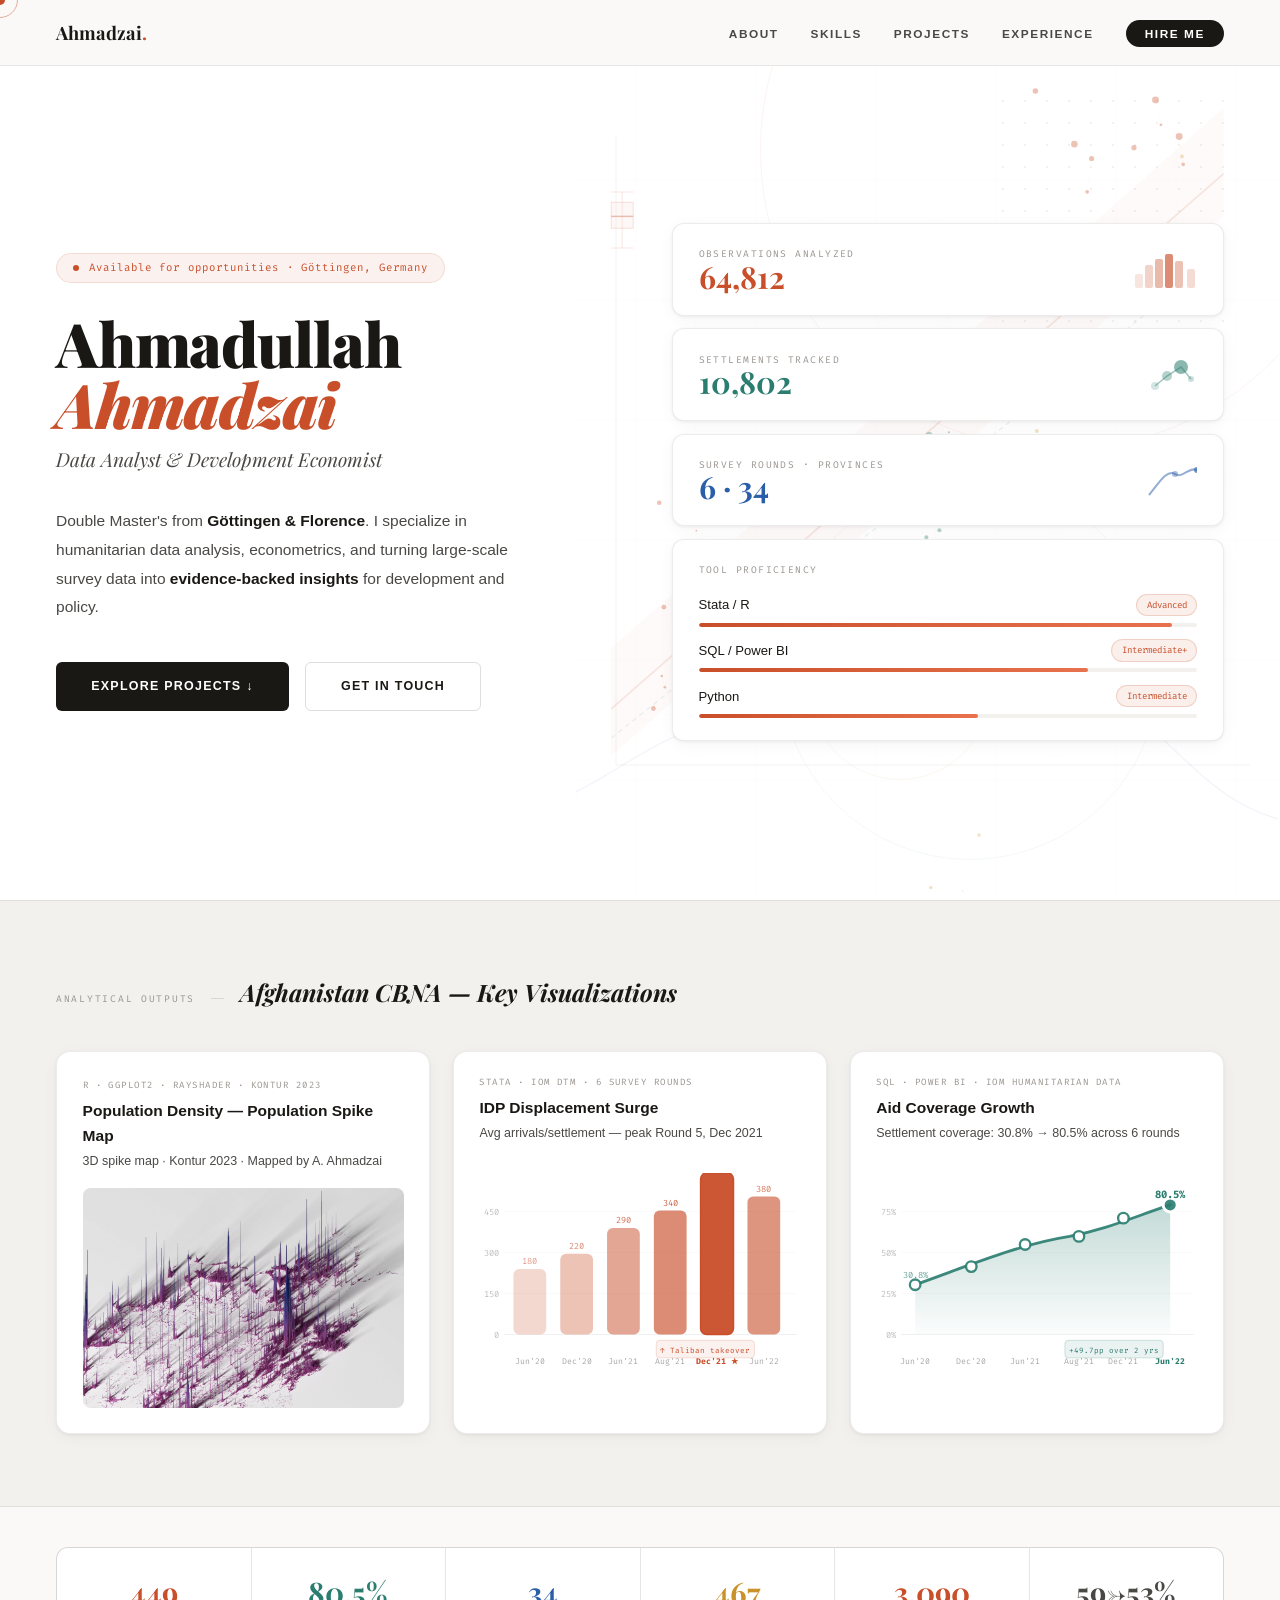
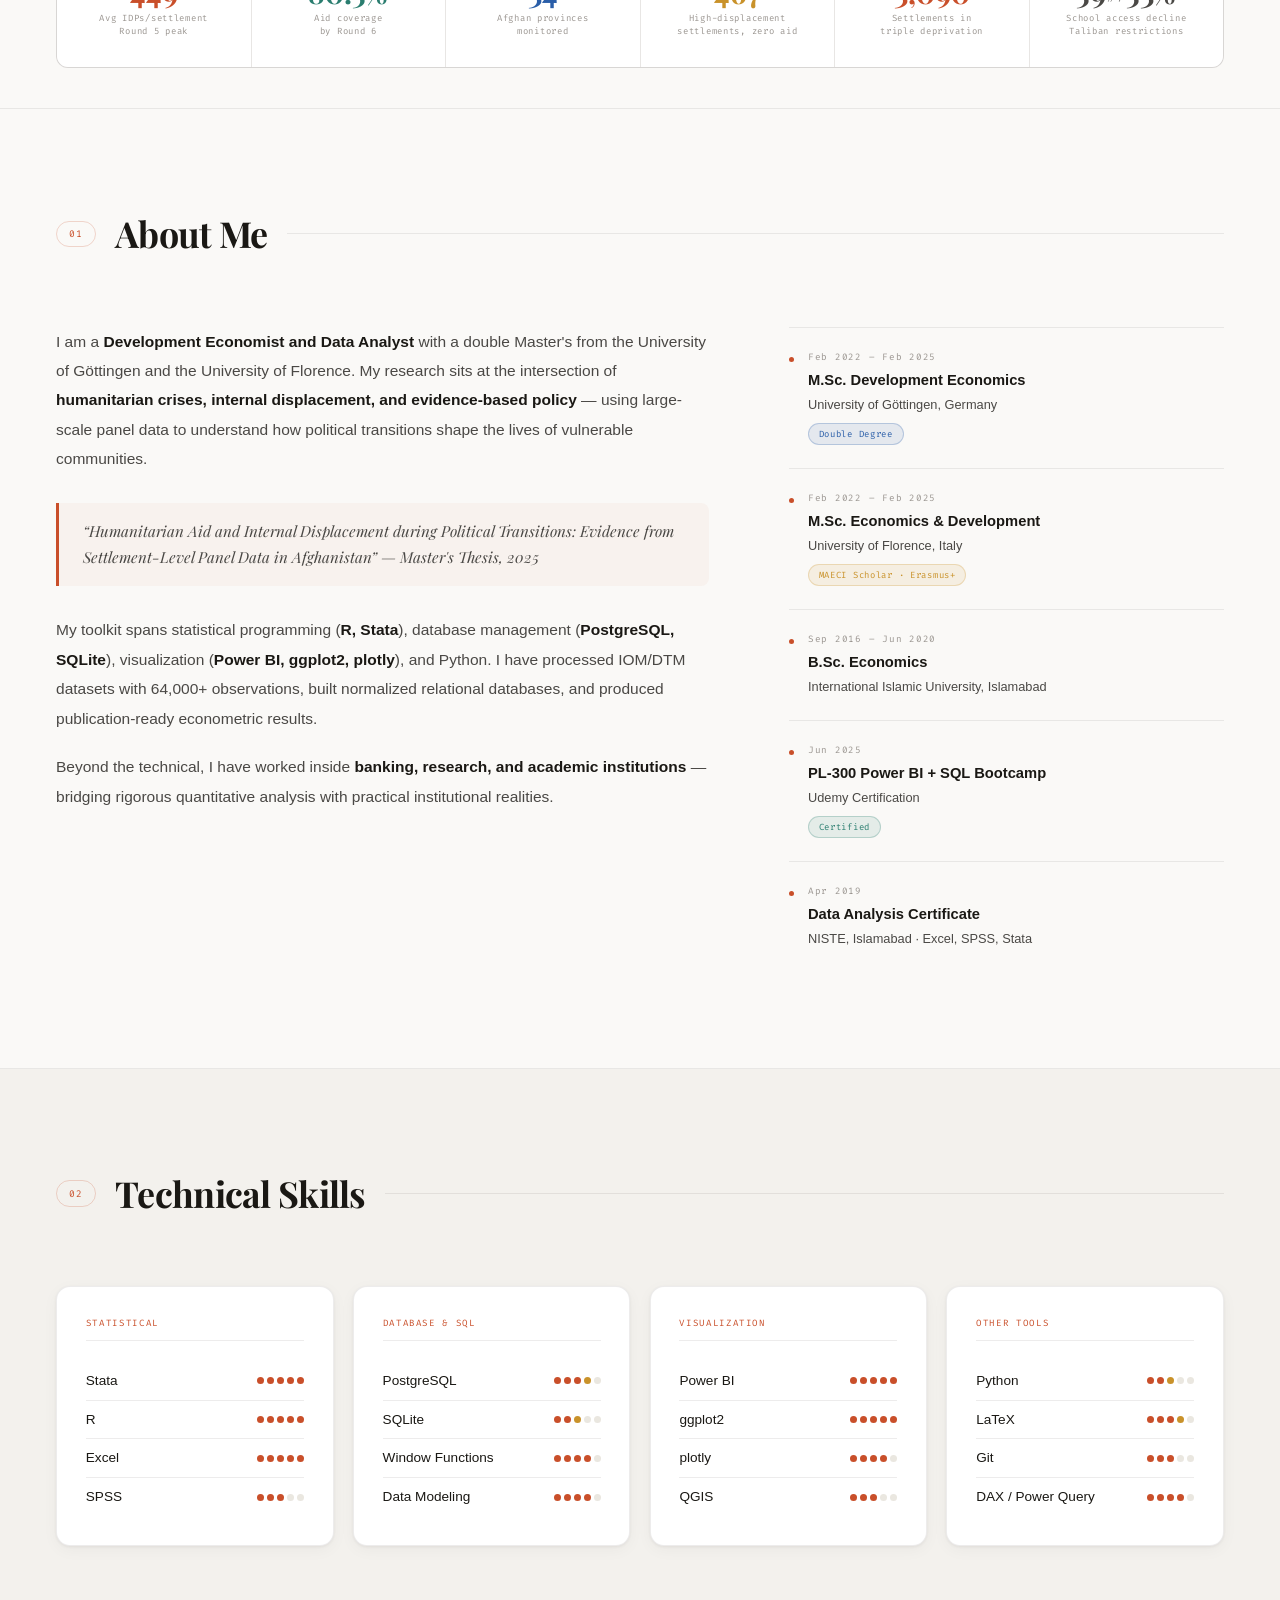
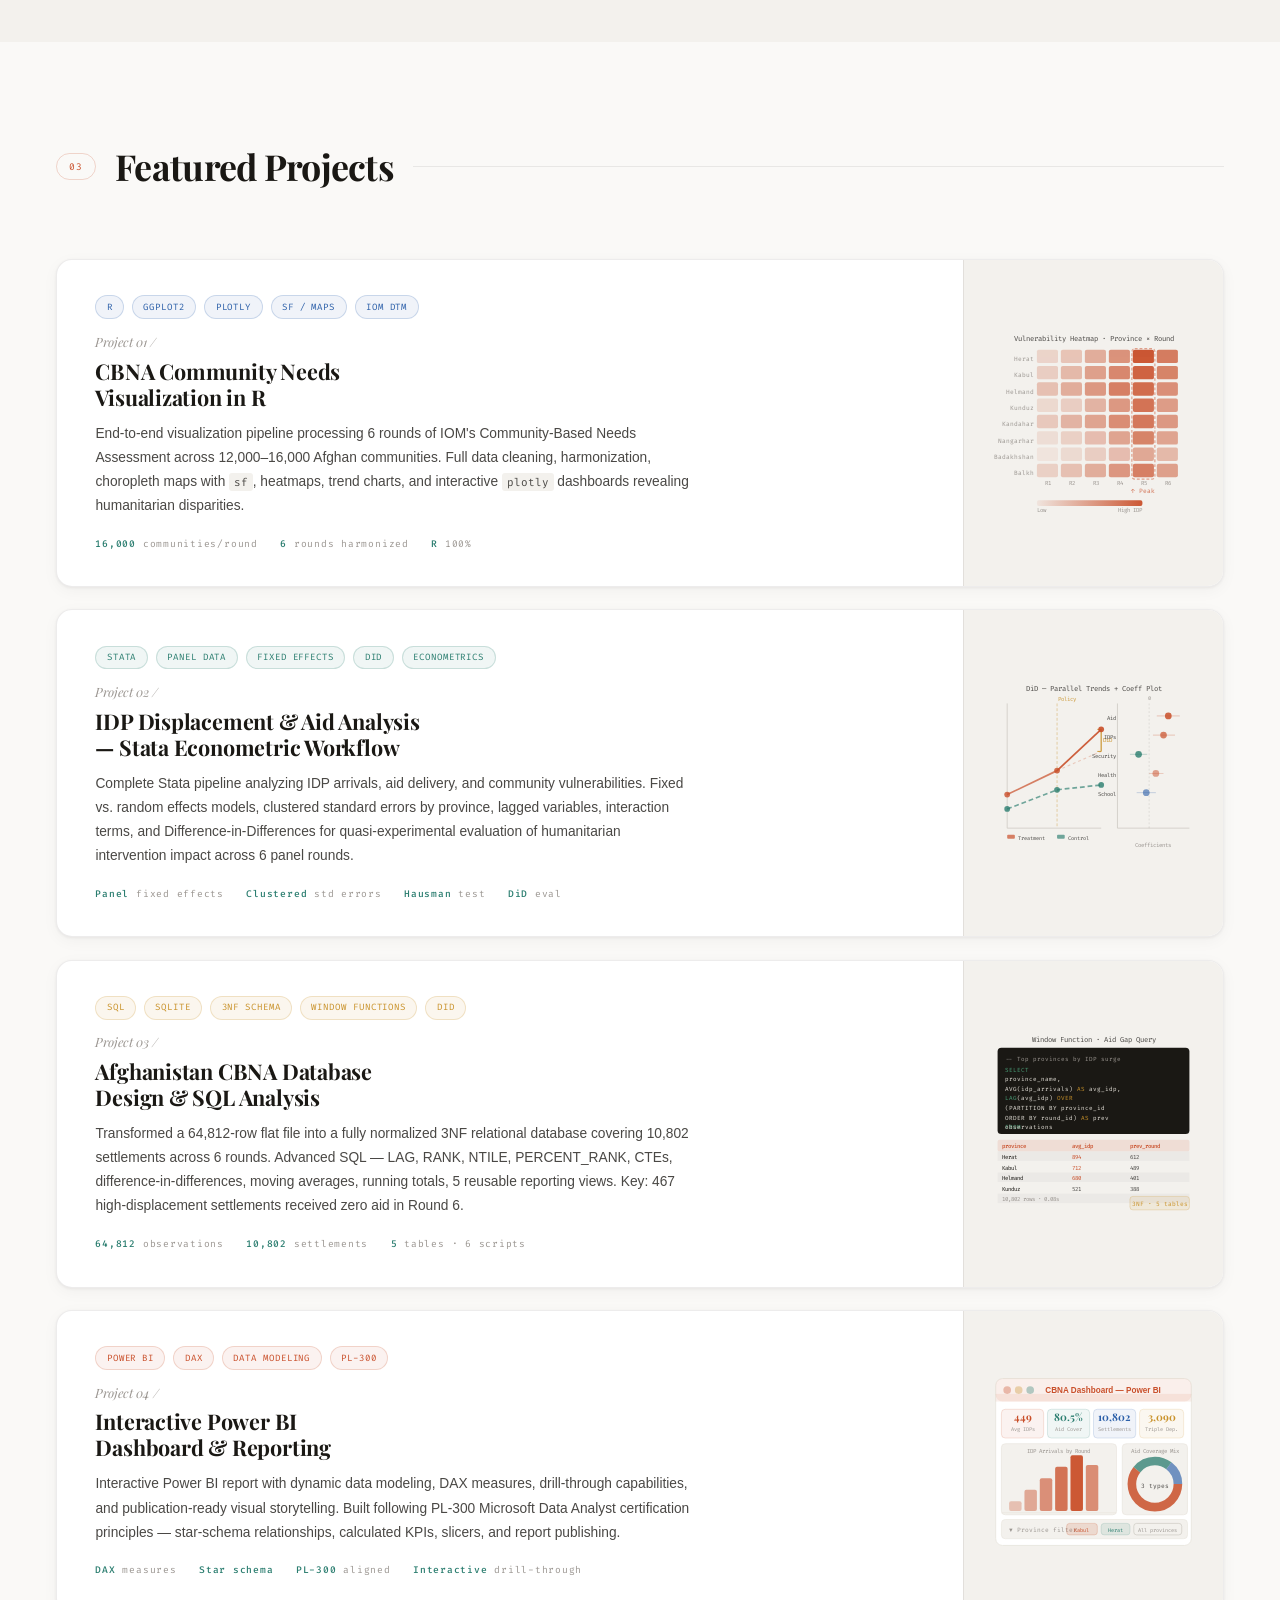
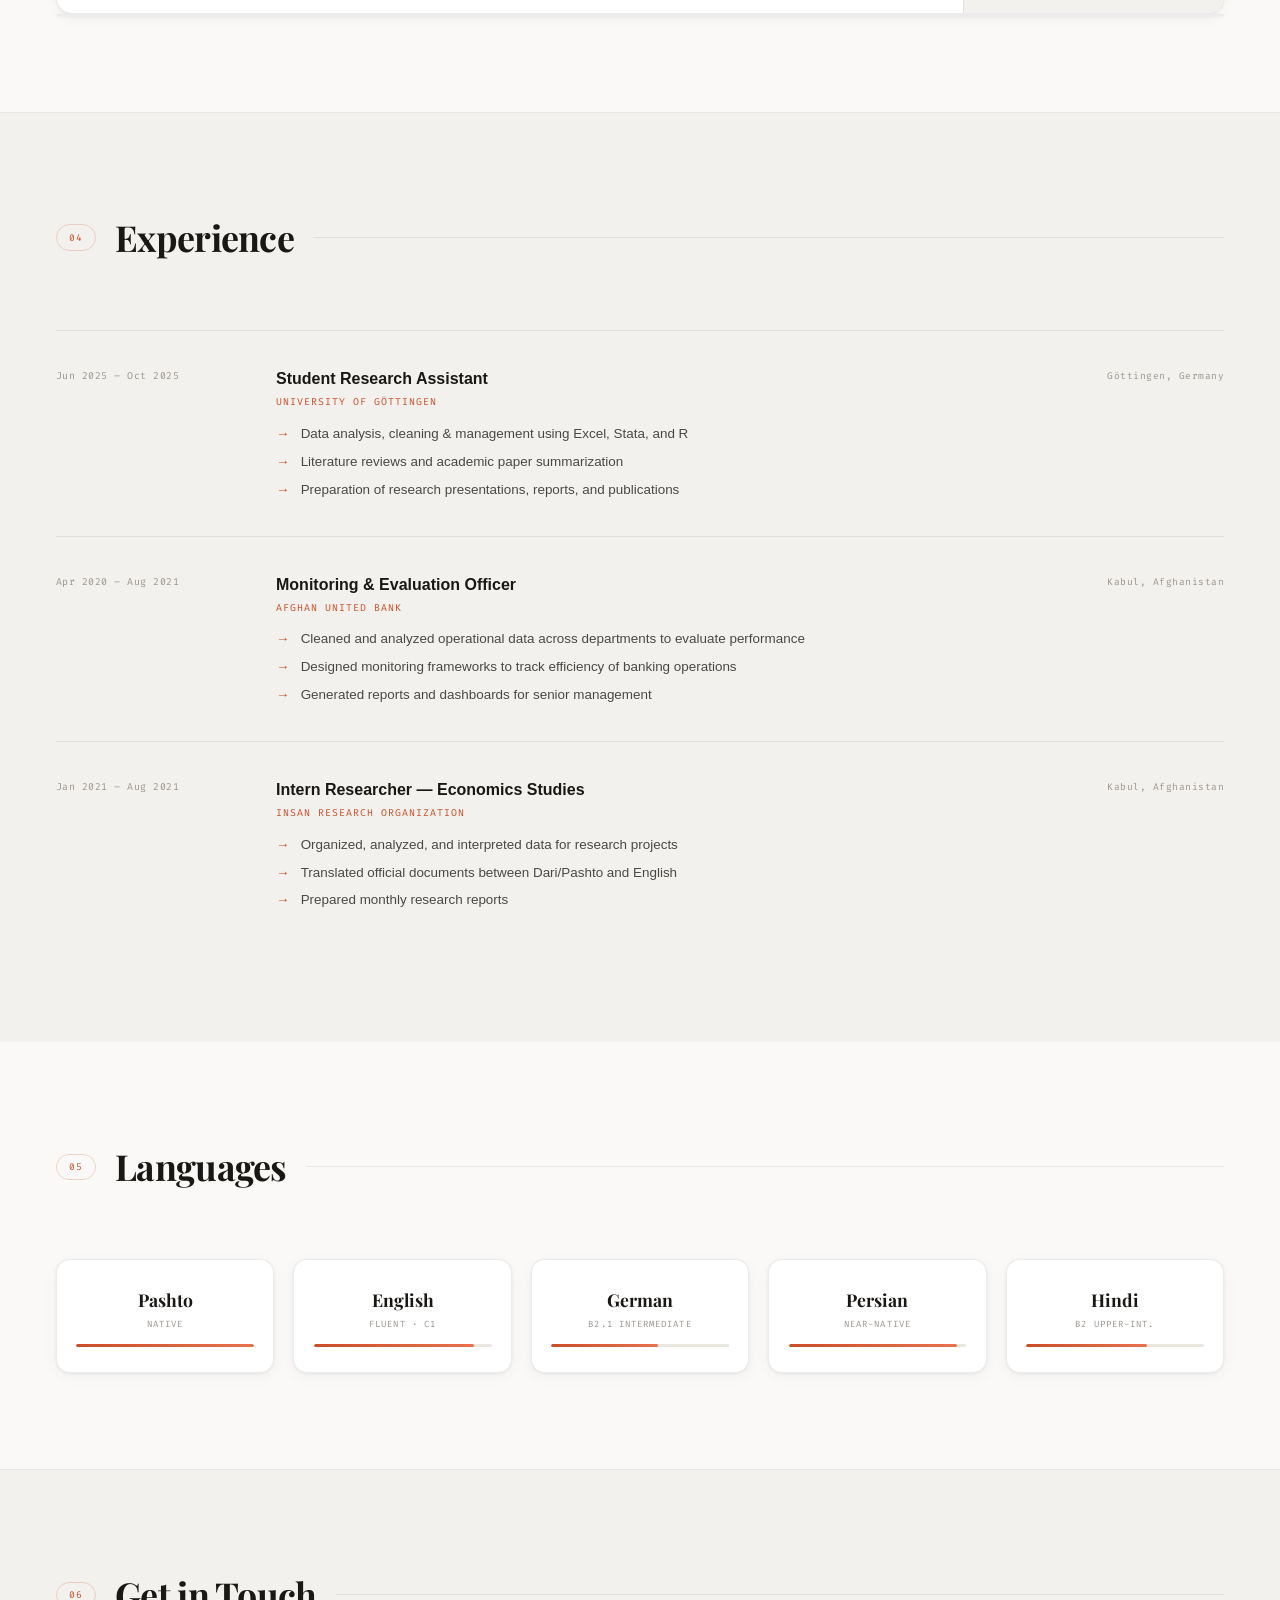
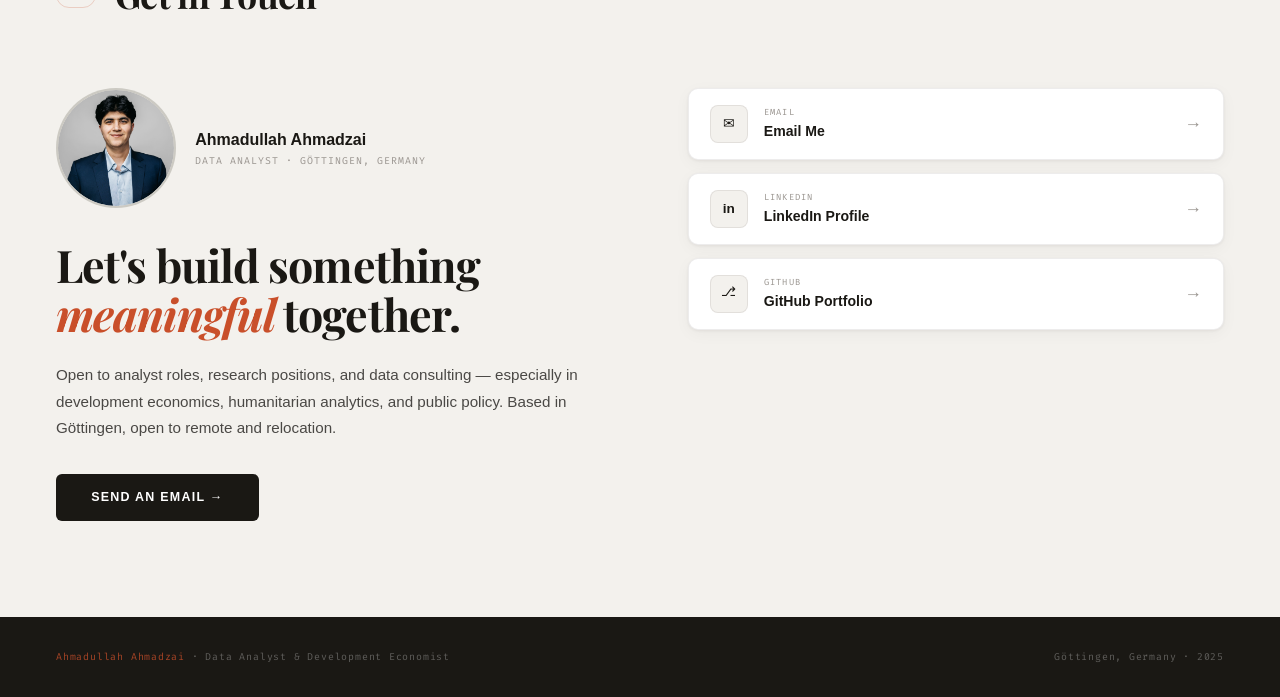
==== commit 64b130a5: "Update index.html" ====
--- a/index.html
+++ b/index.html
@@ -278,7 +278,7 @@
         <svg width="62" height="38" viewBox="0 0 62 38" fill="none"><rect x="0" y="24" width="8" height="14" rx="2" fill="rgba(201,79,42,.15)"/><rect x="10" y="15" width="8" height="23" rx="2" fill="rgba(201,79,42,.25)"/><rect x="20" y="9" width="8" height="29" rx="2" fill="rgba(201,79,42,.4)"/><rect x="30" y="4" width="8" height="34" rx="2" fill="rgba(201,79,42,.65)"/><rect x="40" y="11" width="8" height="27" rx="2" fill="rgba(201,79,42,.35)"/><rect x="52" y="19" width="8" height="19" rx="2" fill="rgba(201,79,42,.2)"/></svg>
       </div>
       <div class="hstat r">
-        <div><div class="hslbl">Afghan settlements tracked</div><div class="hsval c-t">10,802</div></div>
+        <div><div class="hslbl"> Settlements tracked</div><div class="hsval c-t">10,802</div></div>
         <svg width="52" height="38" viewBox="0 0 52 38" fill="none"><circle cx="10" cy="30" r="4" fill="rgba(42,125,111,.2)"/><circle cx="22" cy="20" r="5" fill="rgba(42,125,111,.35)"/><circle cx="36" cy="11" r="7" fill="rgba(42,125,111,.55)"/><circle cx="46" cy="23" r="3" fill="rgba(42,125,111,.25)"/><polyline points="10,30 22,20 36,11 46,23" stroke="rgba(42,125,111,.45)" stroke-width="1.5" fill="none"/></svg>
       </div>
       <div class="hstat r">
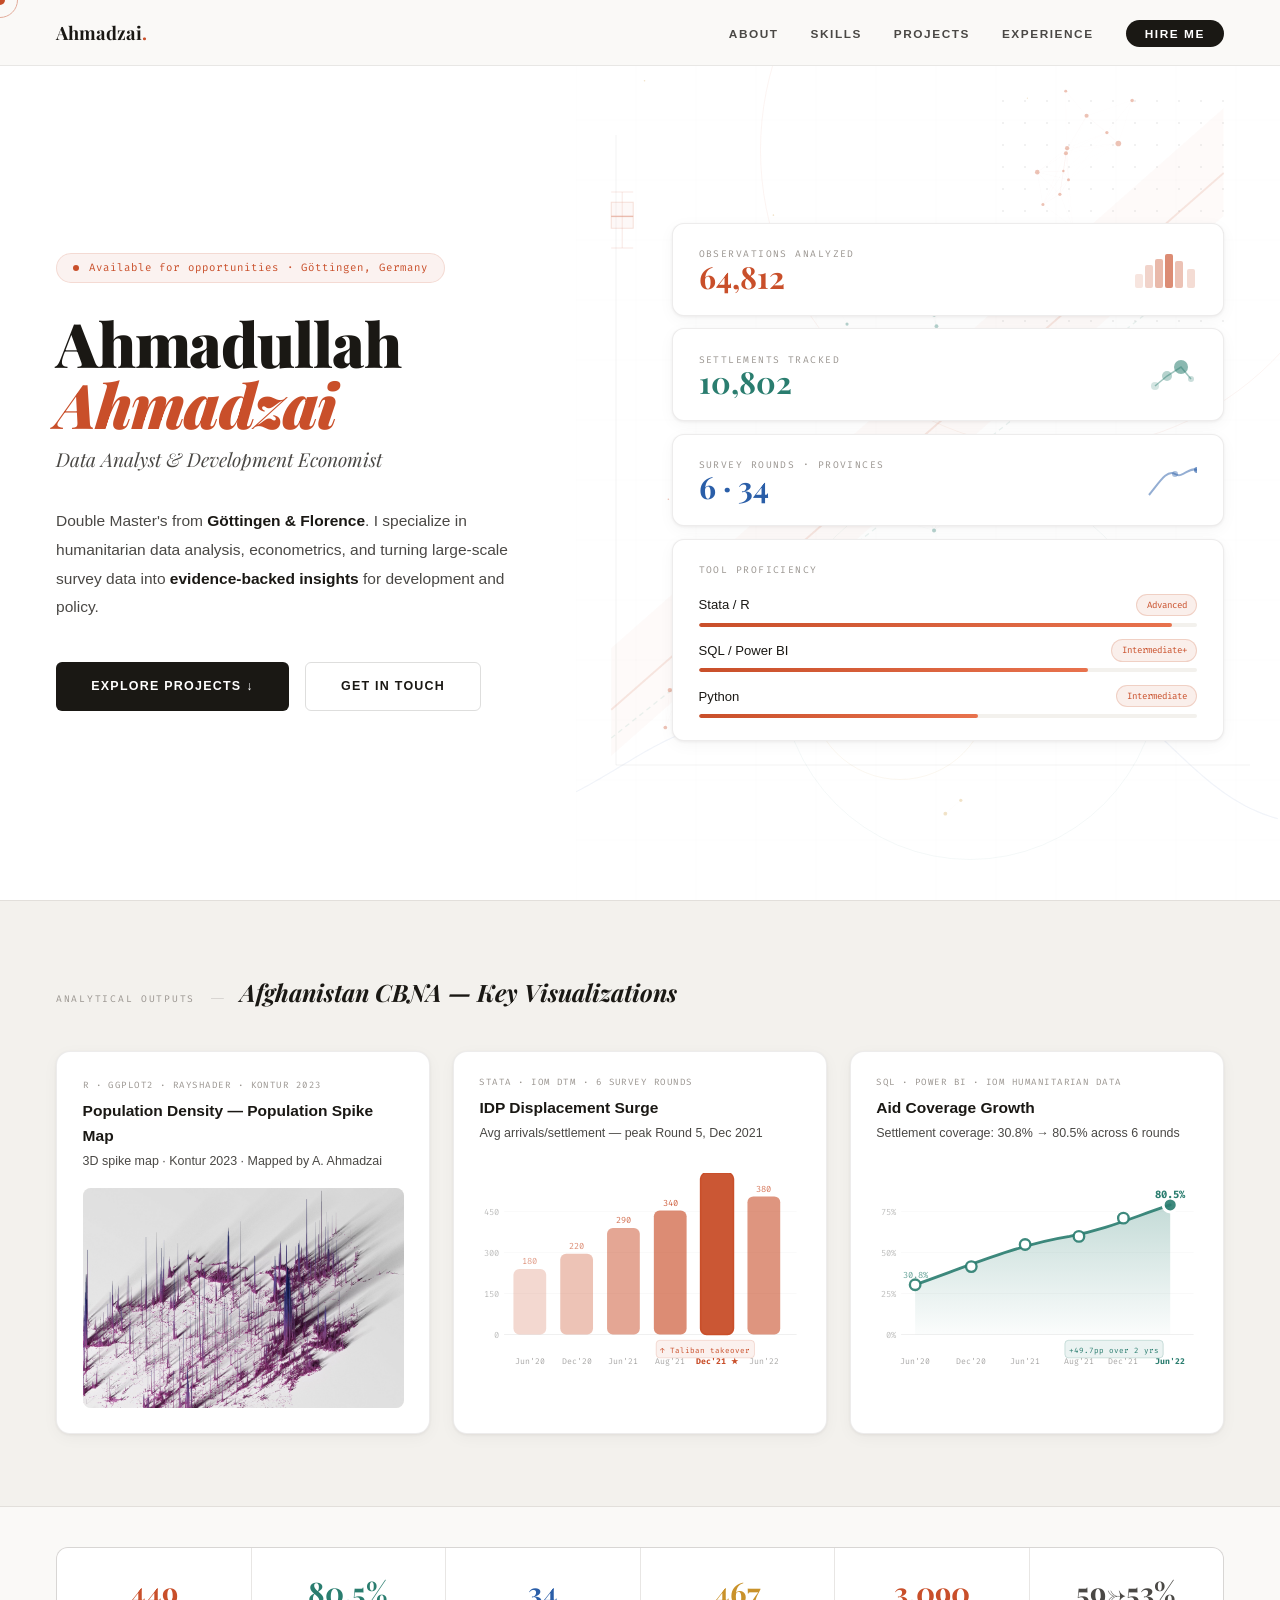
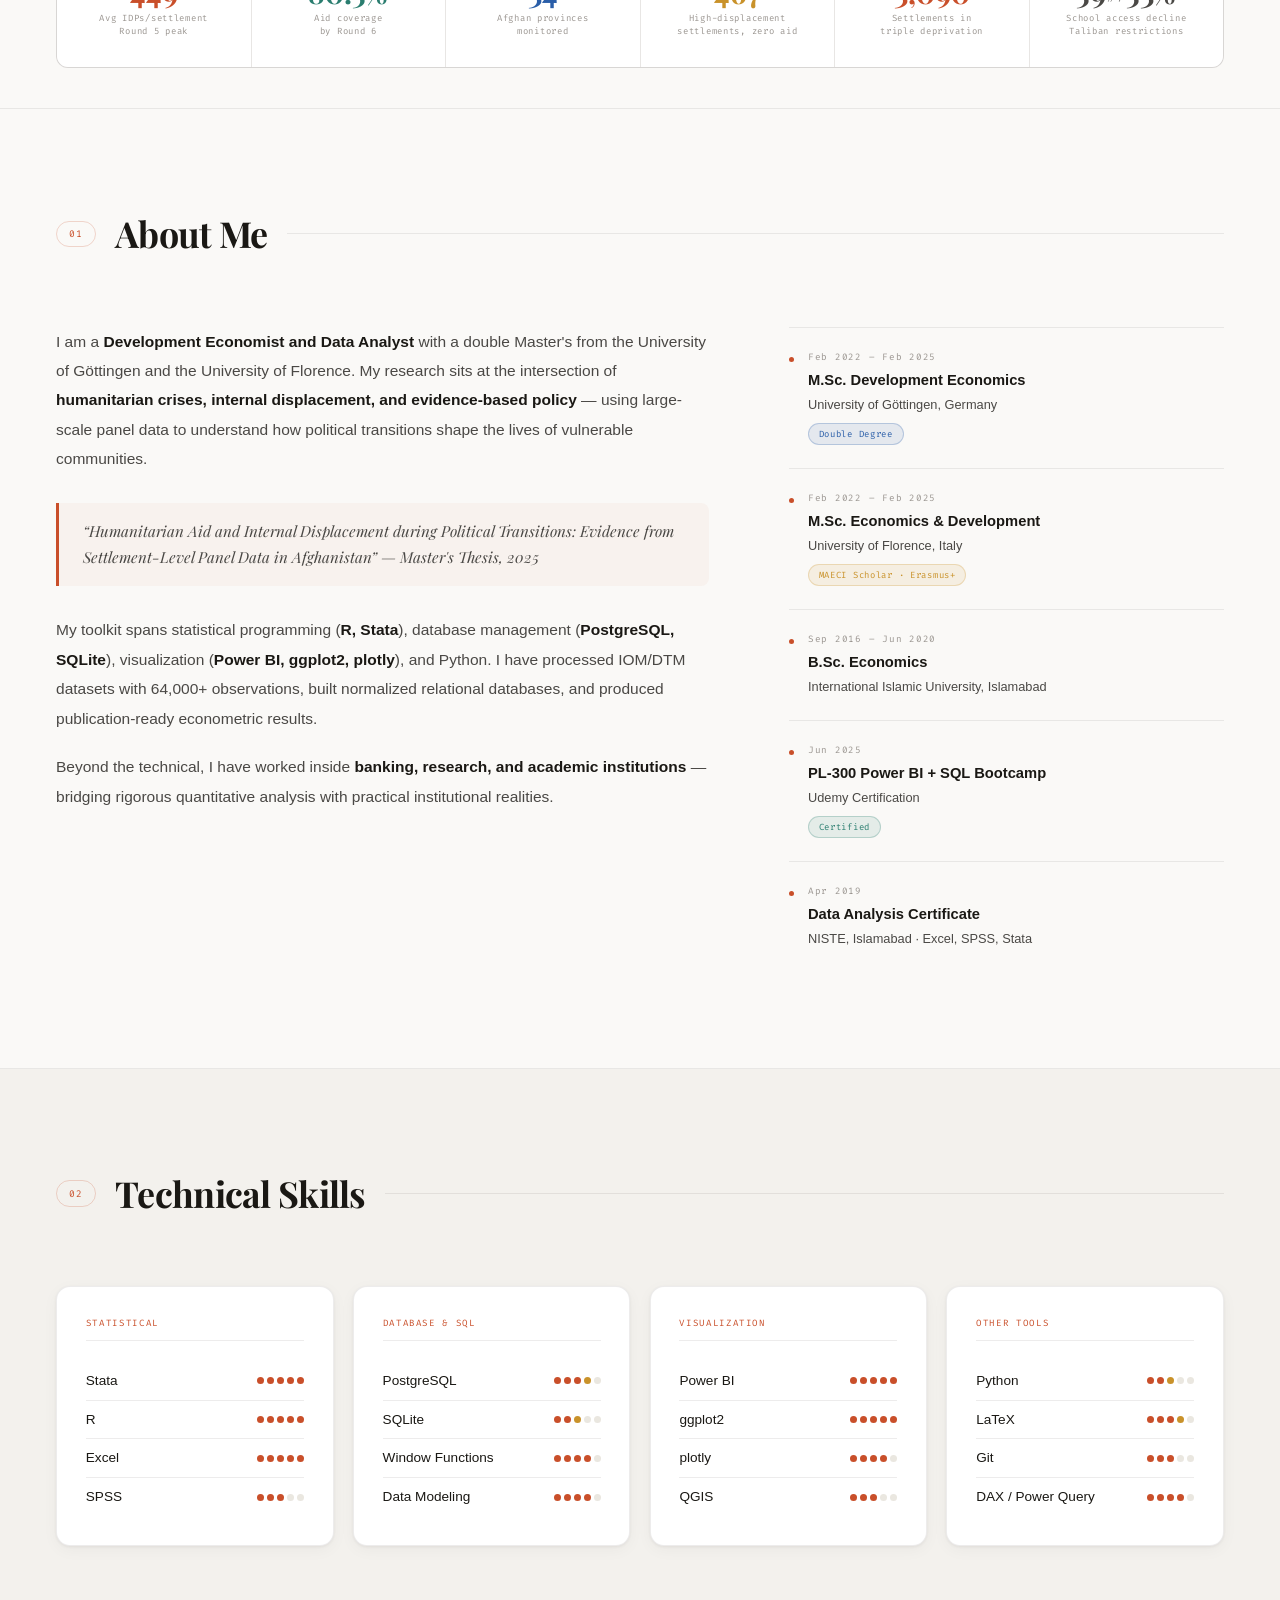
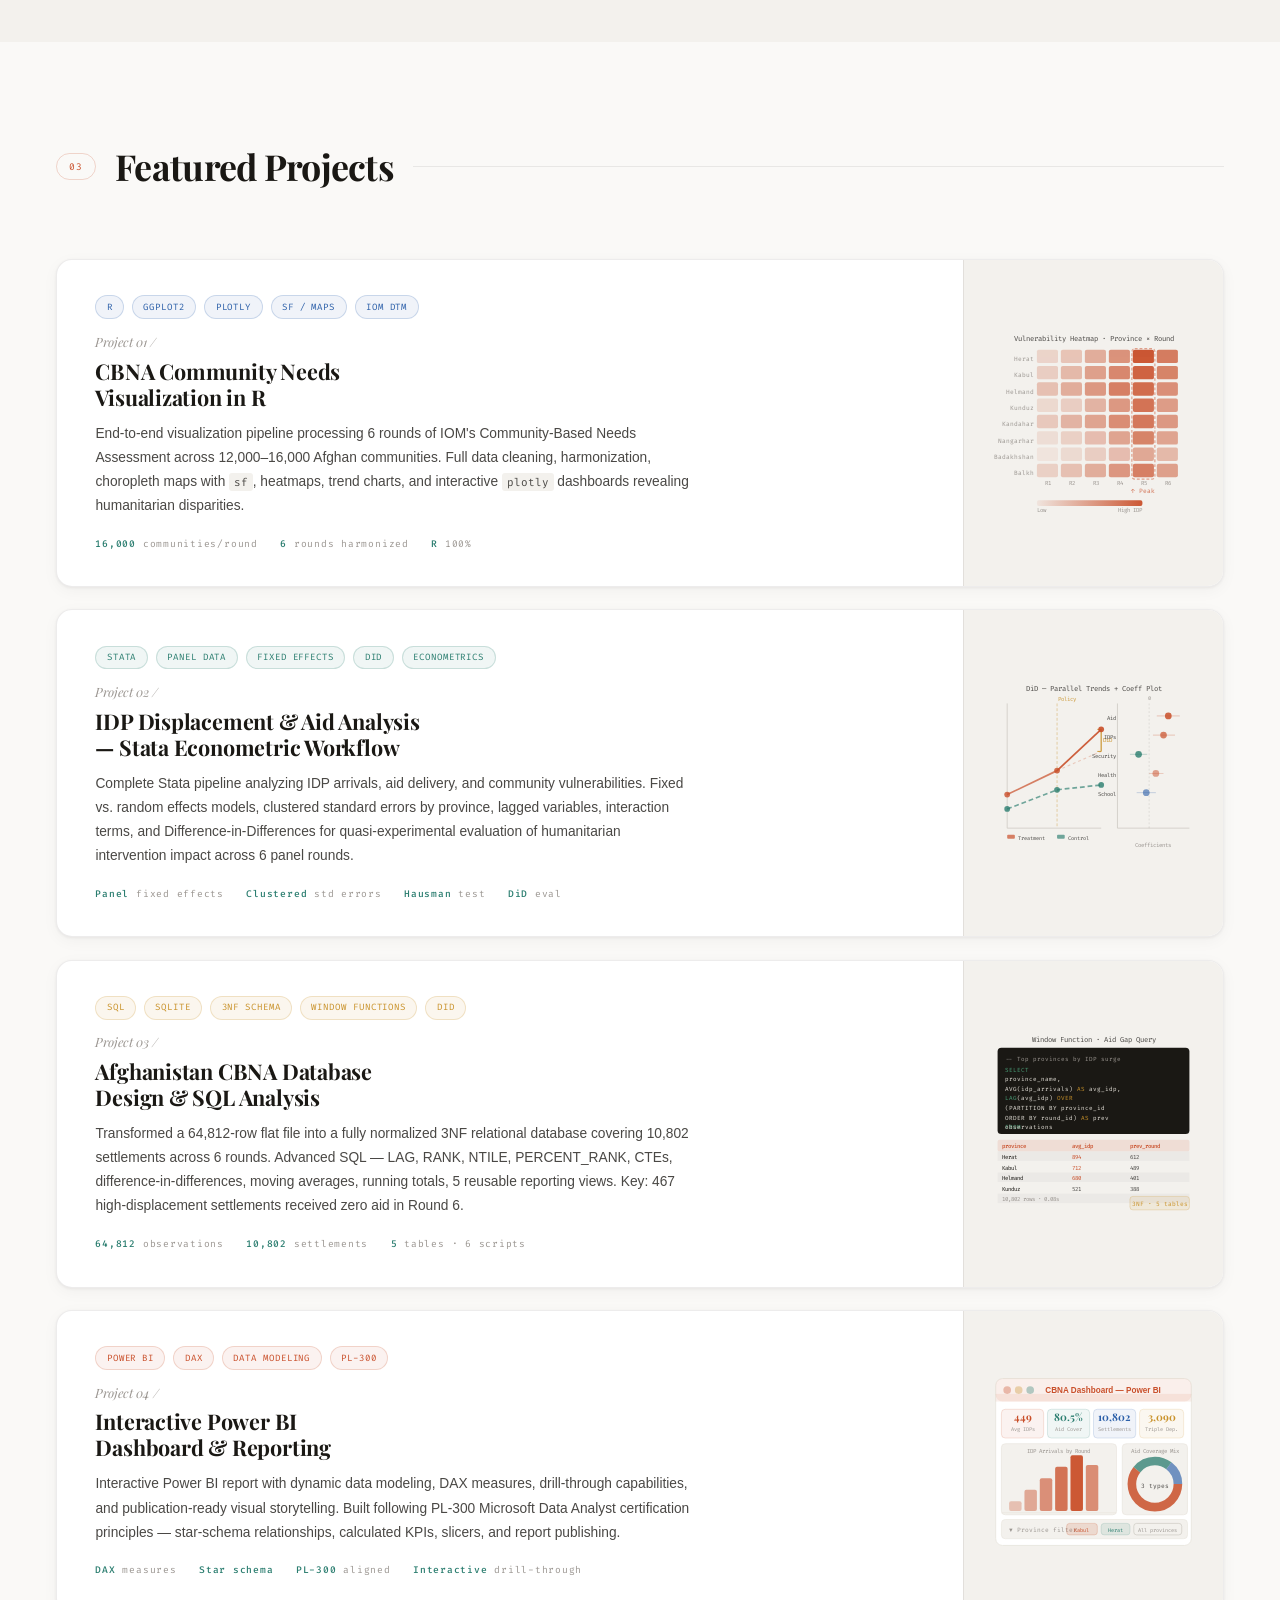
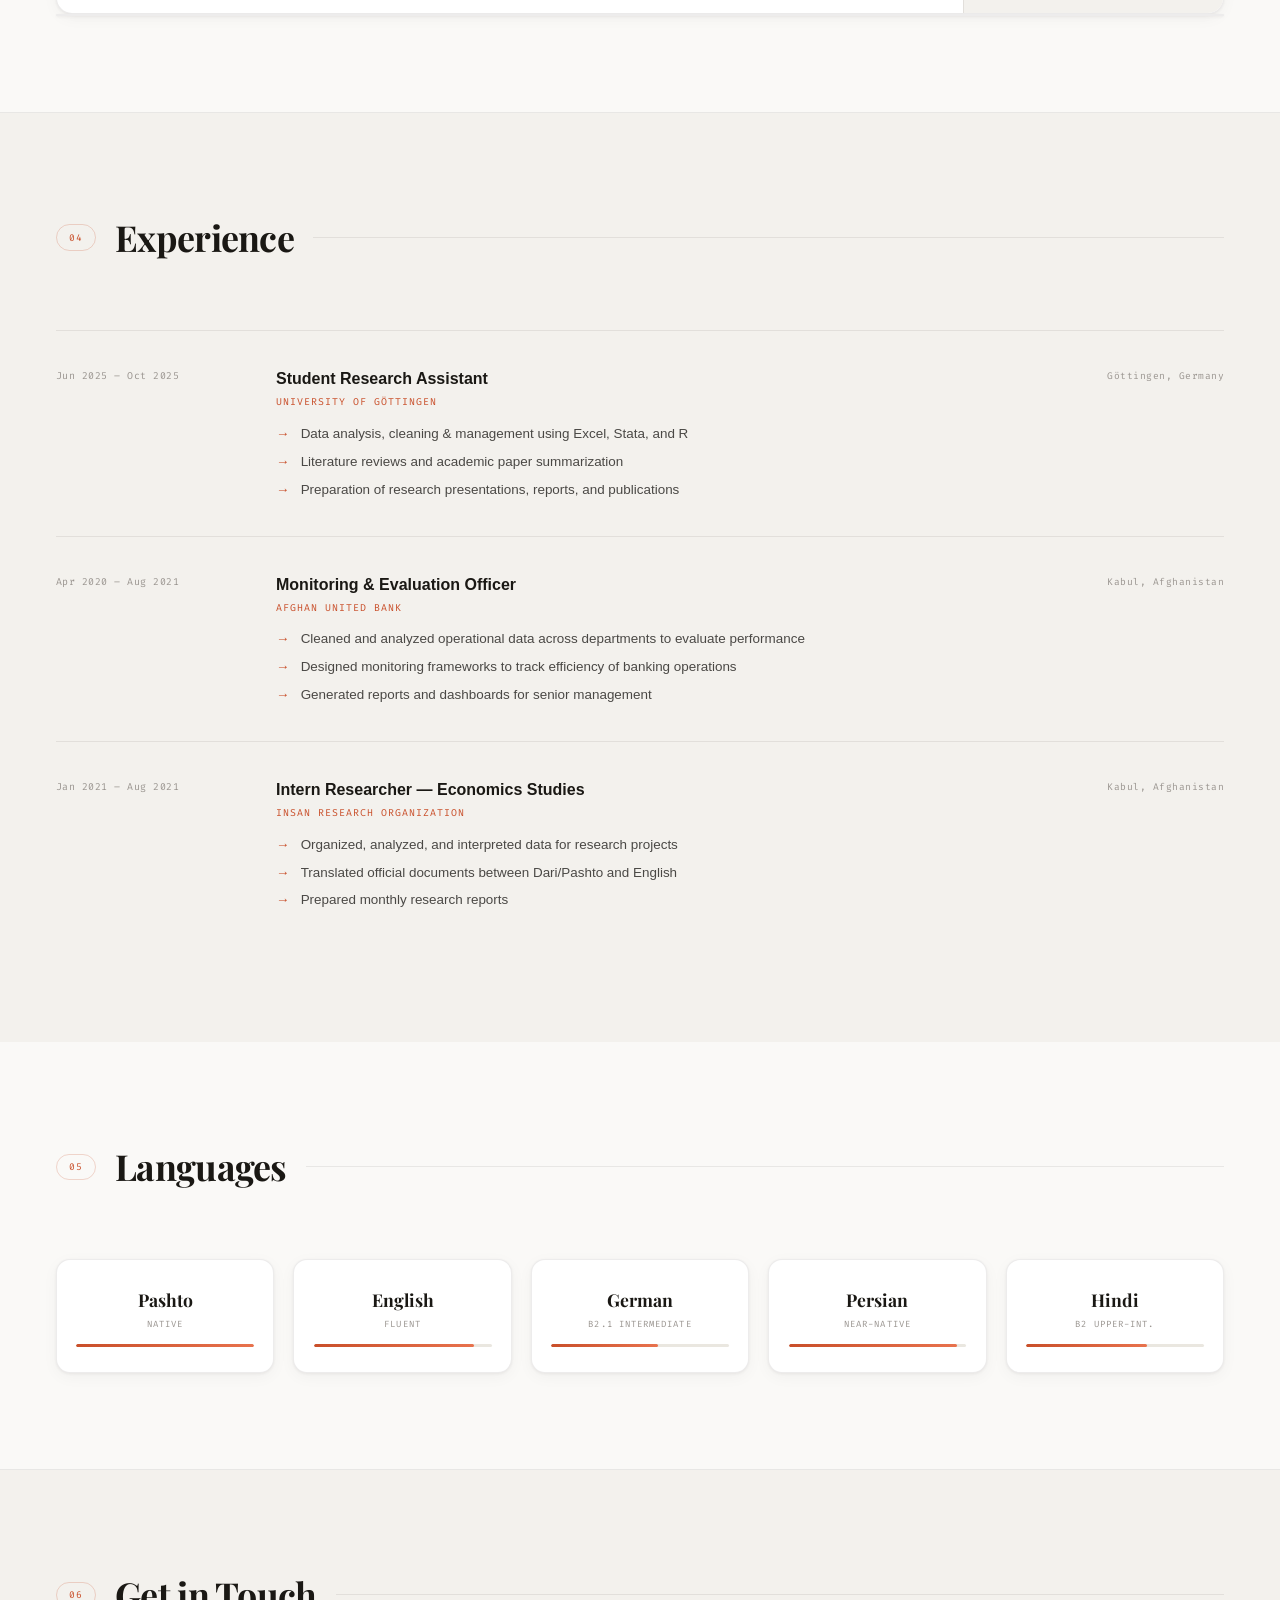
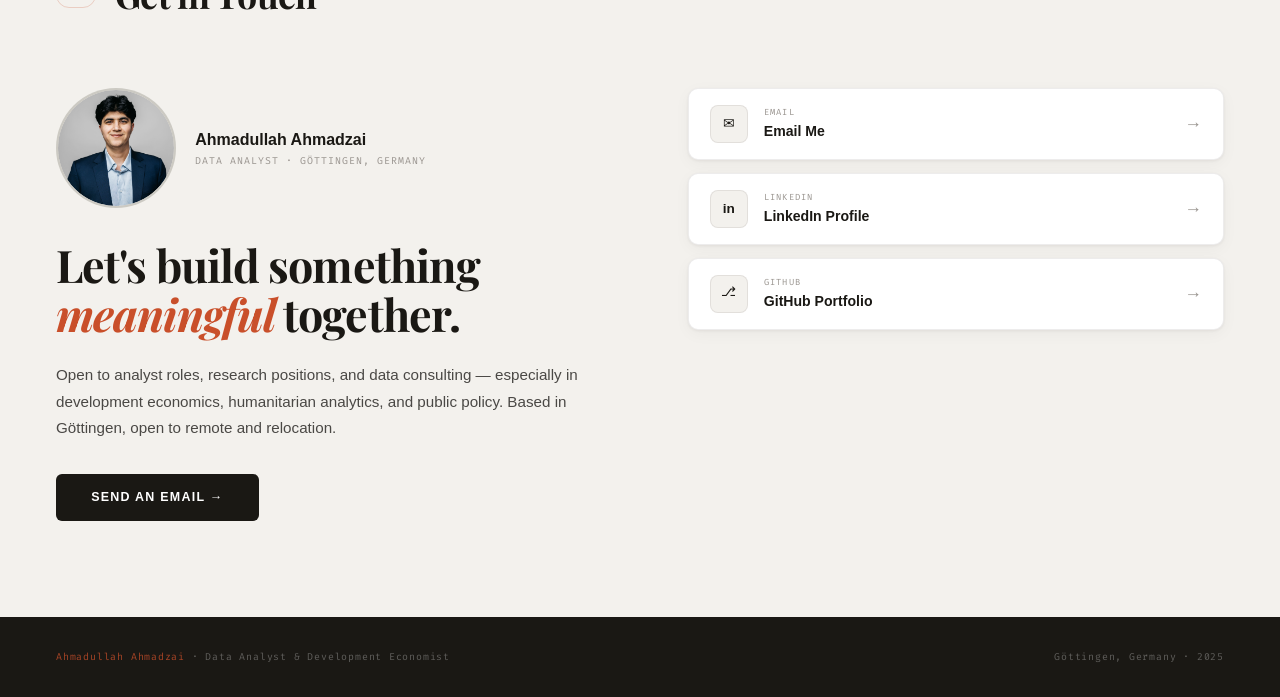
==== commit ffa62af2: "Update index.html" ====
--- a/index.html
+++ b/index.html
@@ -770,7 +770,7 @@
   <div class="sec-h r"><span class="sec-n">05</span><h2 class="sec-t">Languages</h2><div class="sec-l"></div></div>
   <div class="lgrid">
     <div class="lcard r"><div class="lname">Pashto</div><div class="llvl">Native</div><div class="lbar"><div class="lfill" style="width:100%"></div></div></div>
-    <div class="lcard r"><div class="lname">English</div><div class="llvl">Fluent · C1</div><div class="lbar"><div class="lfill" style="width:90%"></div></div></div>
+    <div class="lcard r"><div class="lname">English</div><div class="llvl">Fluent </div><div class="lbar"><div class="lfill" style="width:90%"></div></div></div>
     <div class="lcard r"><div class="lname">German</div><div class="llvl">B2.1 Intermediate</div><div class="lbar"><div class="lfill" style="width:60%"></div></div></div>
     <div class="lcard r"><div class="lname">Persian</div><div class="llvl">Near-native</div><div class="lbar"><div class="lfill" style="width:95%"></div></div></div>
     <div class="lcard r"><div class="lname">Hindi</div><div class="llvl">B2 Upper-Int.</div><div class="lbar"><div class="lfill" style="width:68%"></div></div></div>
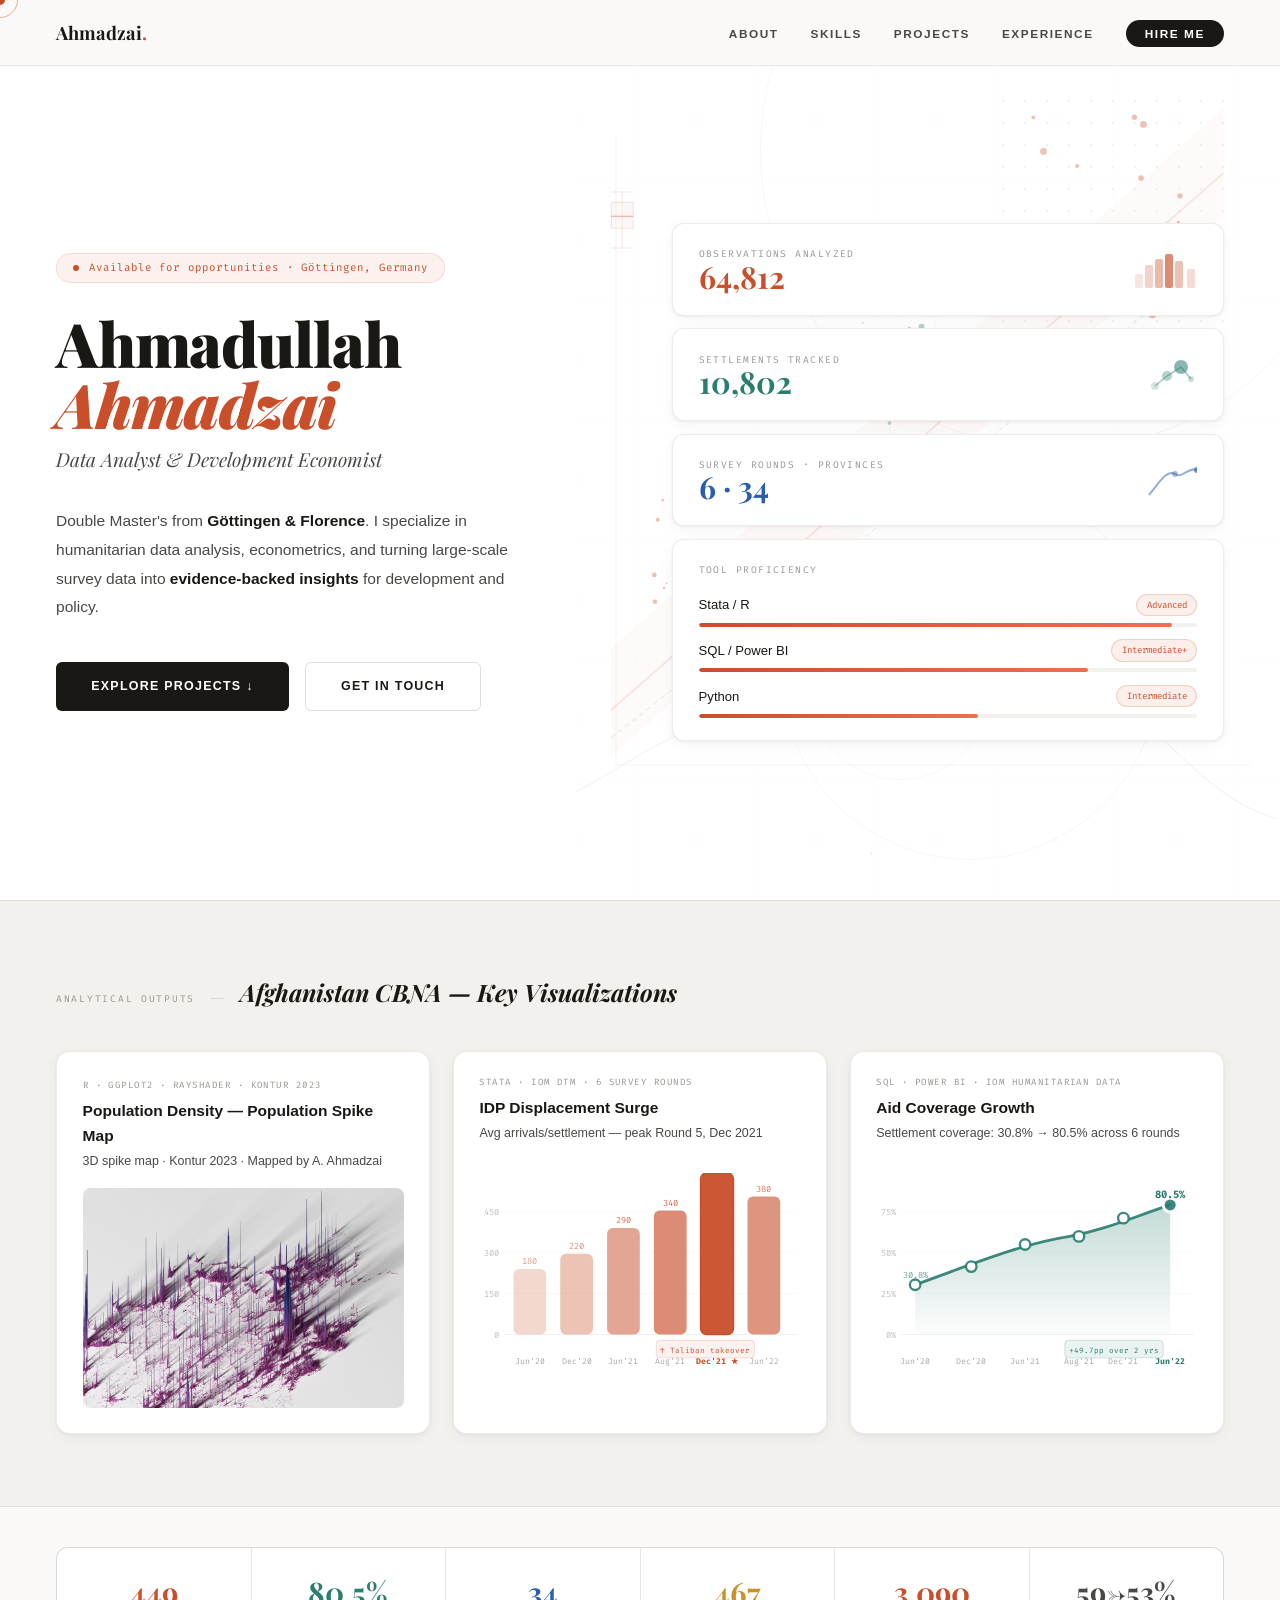
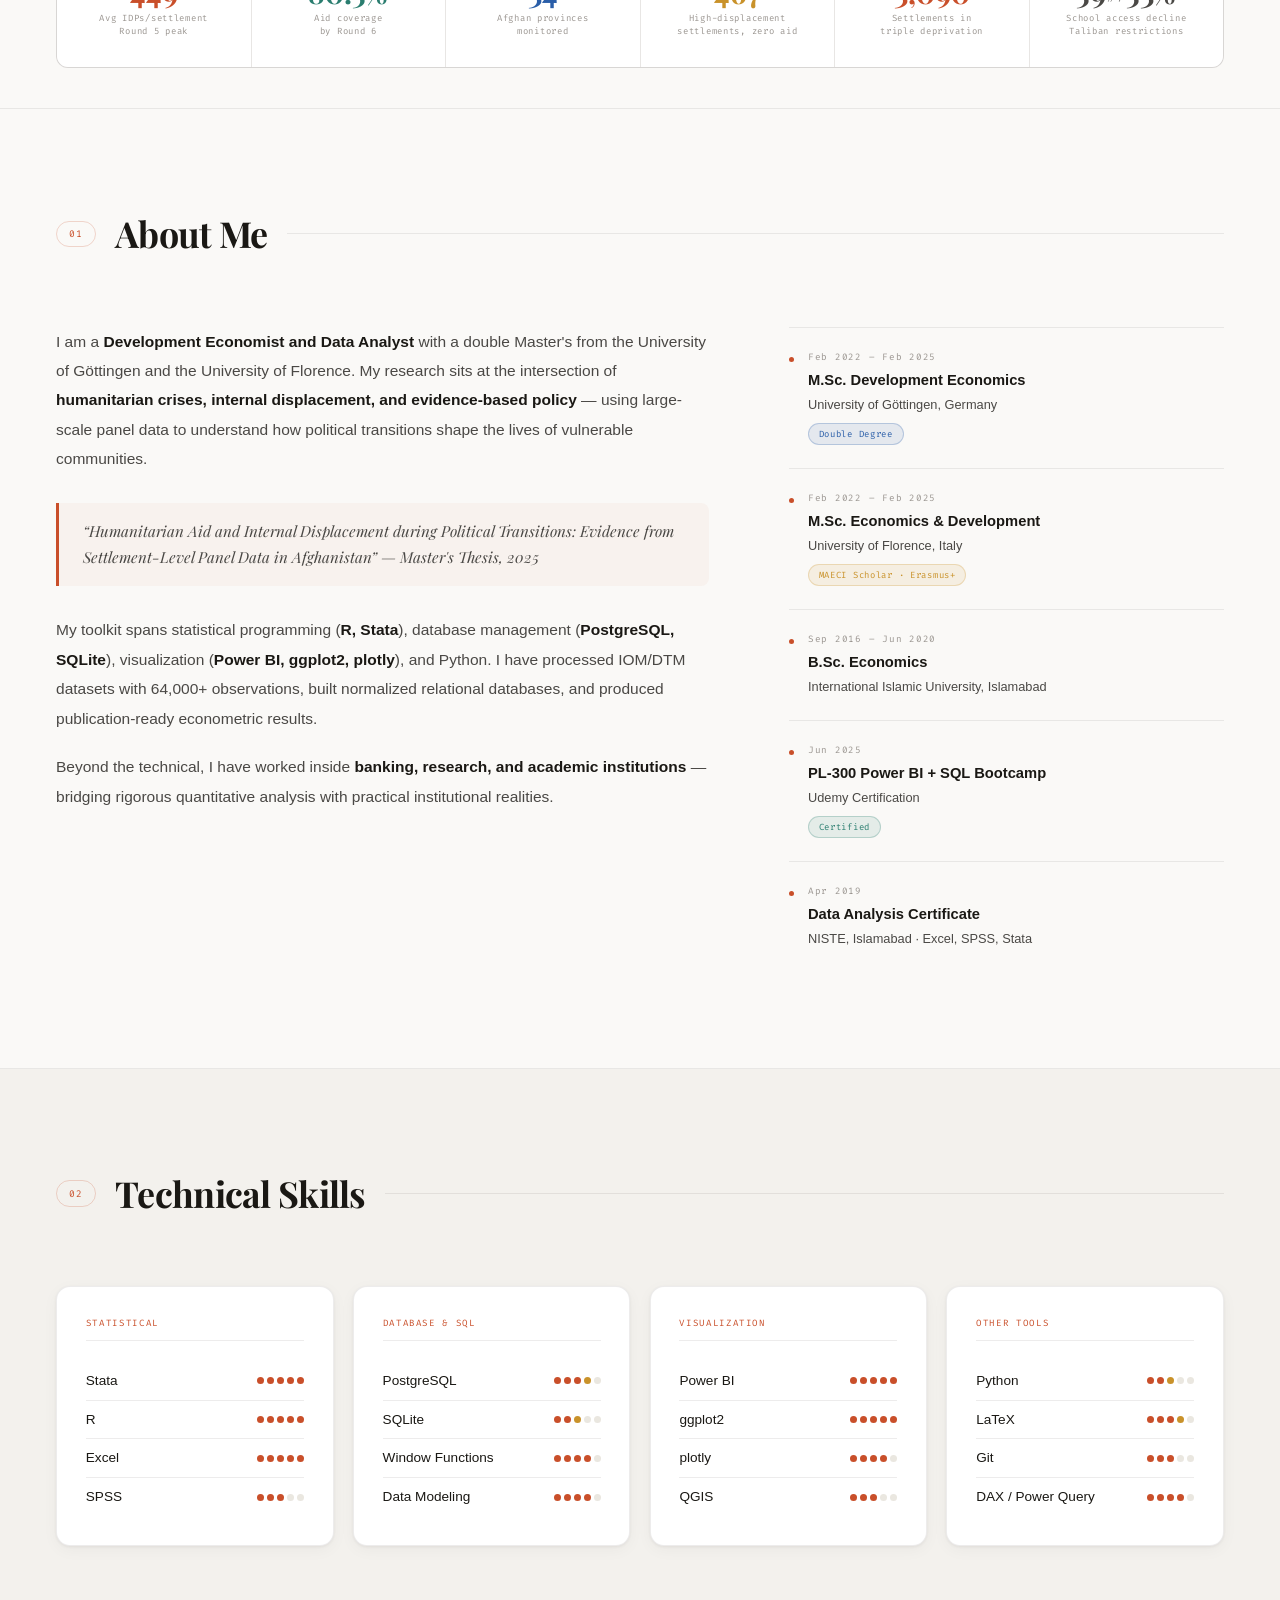
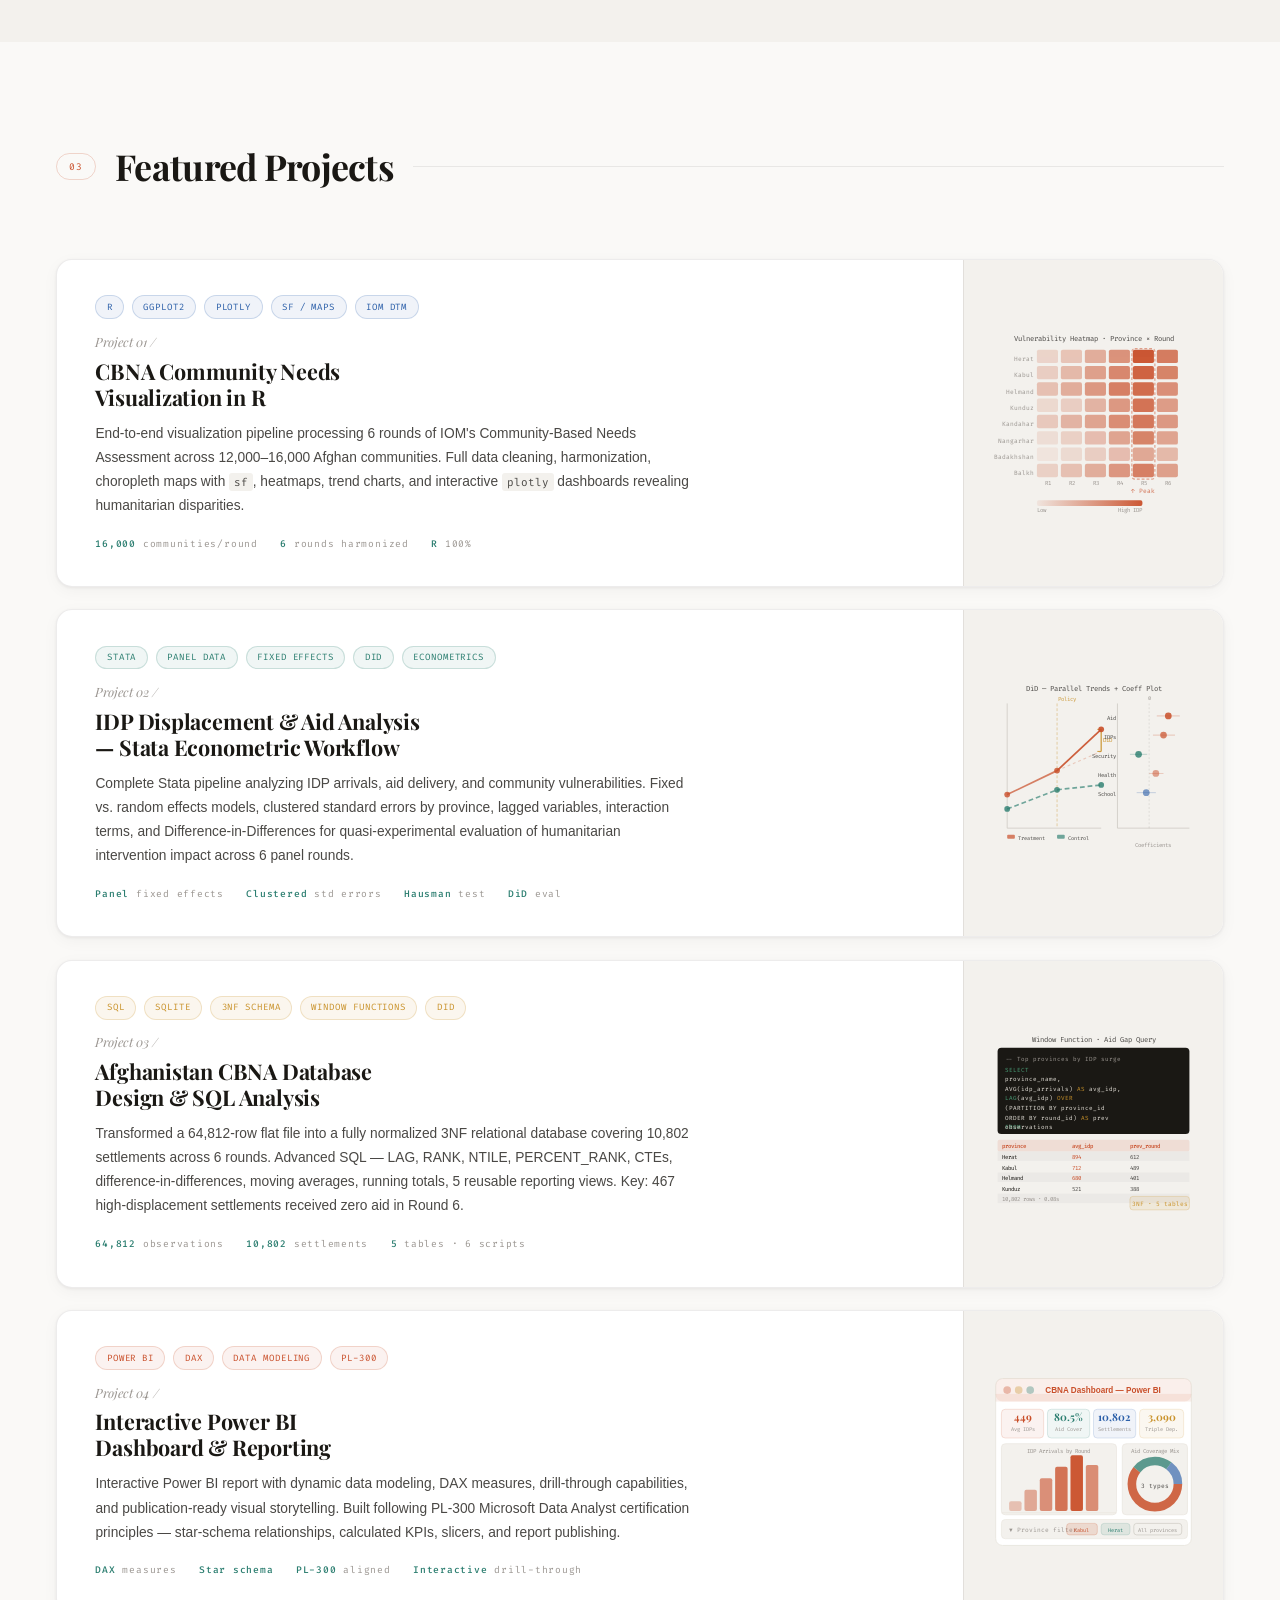
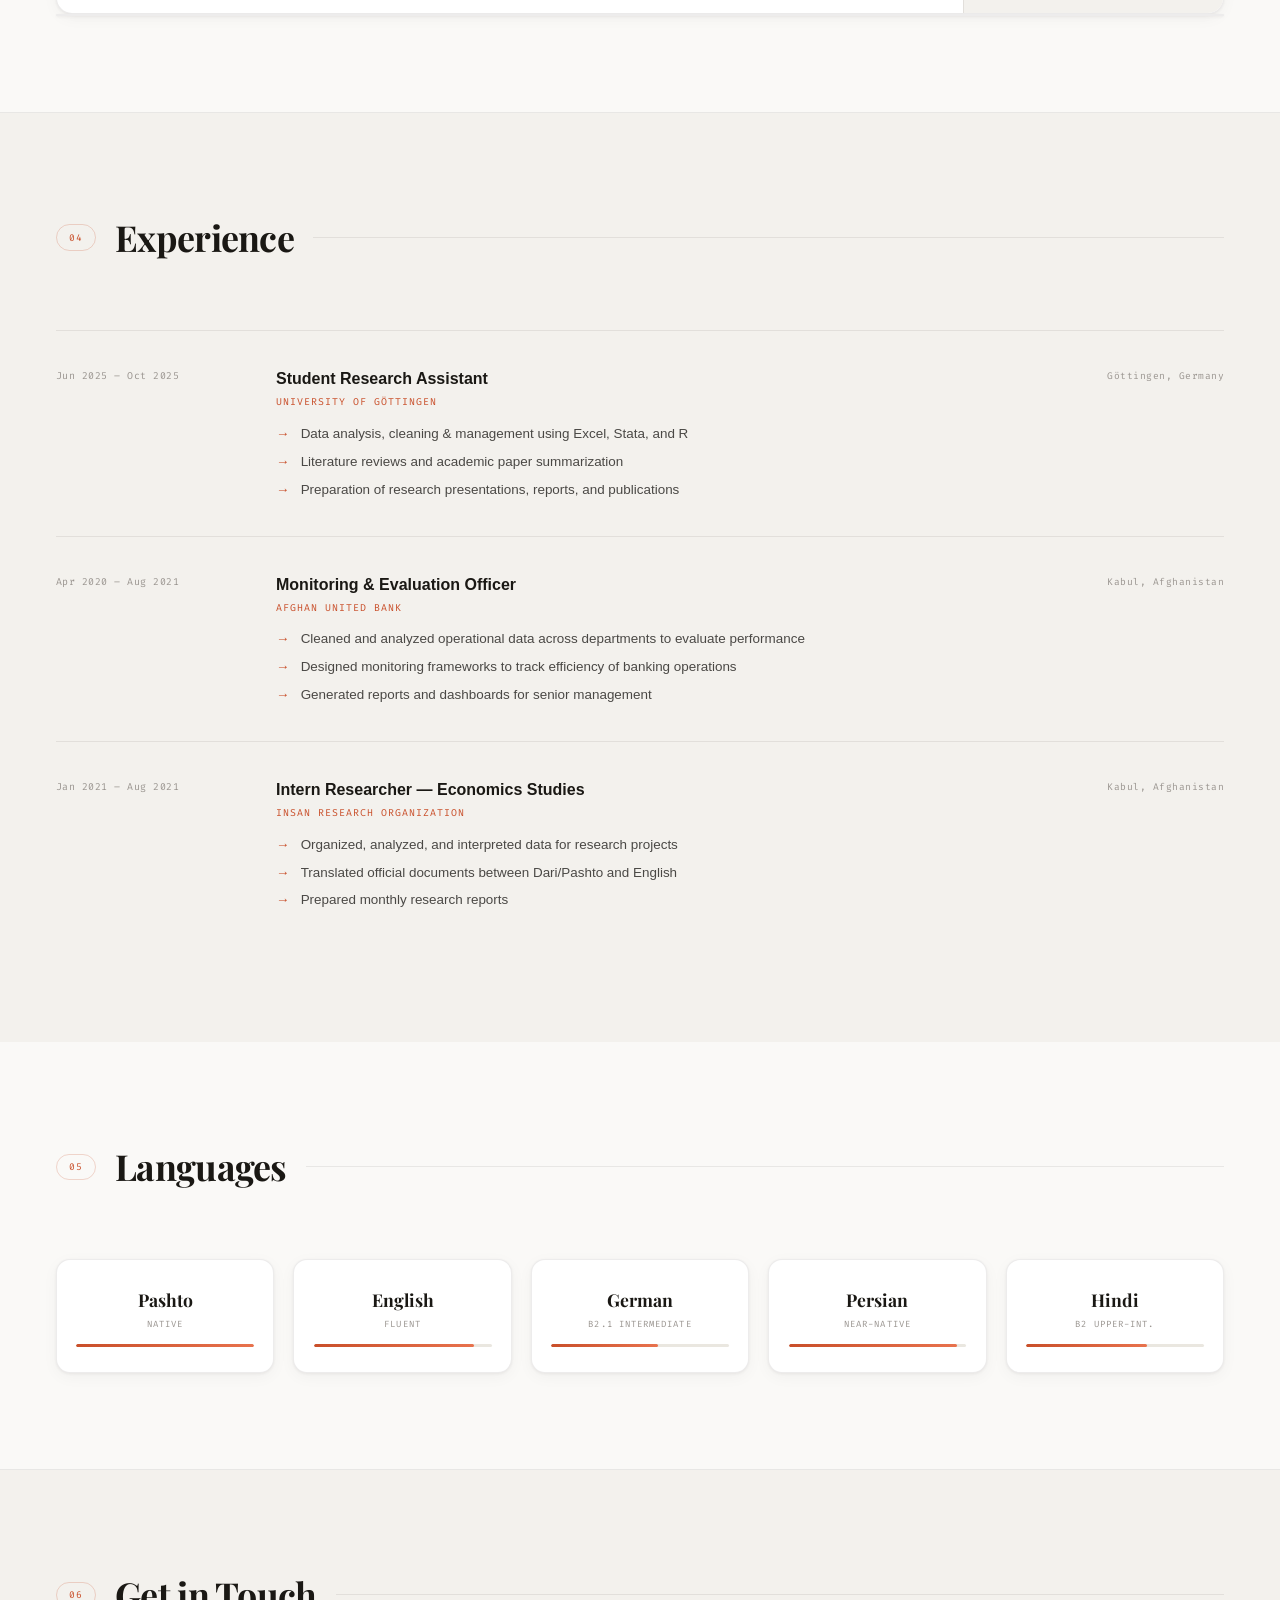
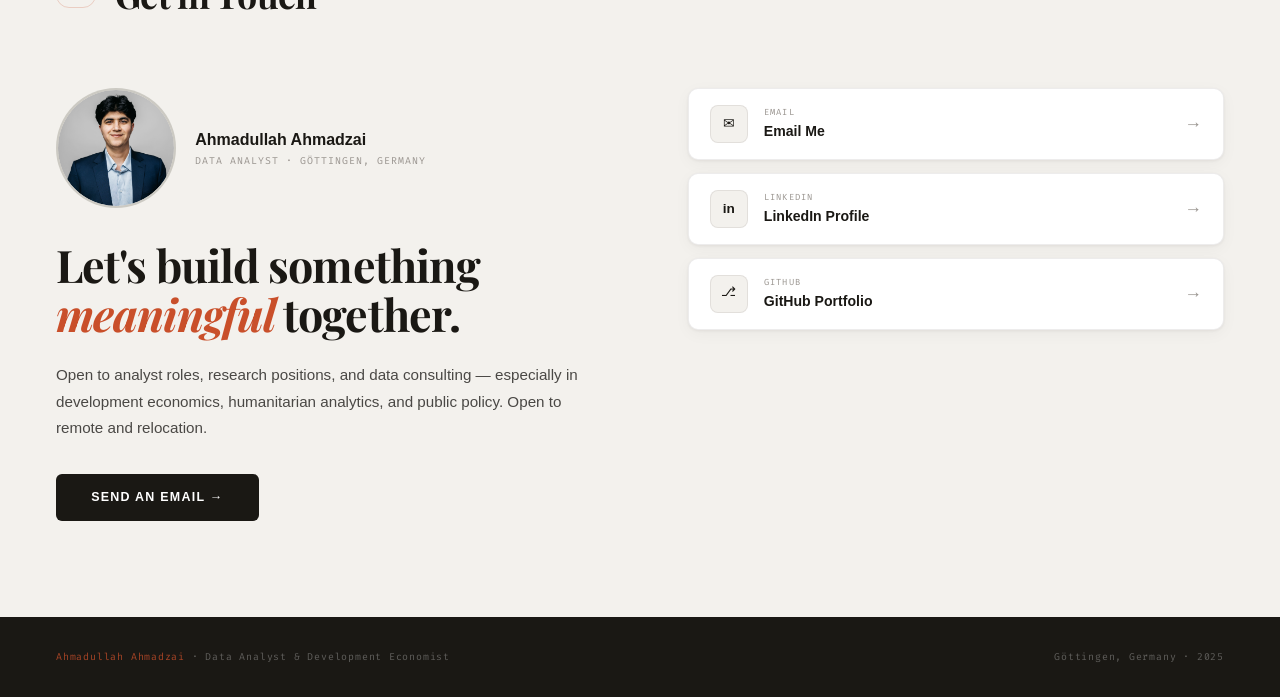
==== commit c17ff13b: "Update index.html" ====
--- a/index.html
+++ b/index.html
@@ -798,7 +798,7 @@
           </div>
         </div>
         <h3 class="ch">Let&apos;s build something<br><em>meaningful</em> together.</h3>
-        <p class="csub">Open to analyst roles, research positions, and data consulting — especially in development economics, humanitarian analytics, and public policy. Based in Göttingen, open to remote and relocation.</p>
+        <p class="csub">Open to analyst roles, research positions, and data consulting — especially in development economics, humanitarian analytics, and public policy. Open to remote and relocation.</p>
         <a href="mailto:Ahmadullah.ahmadzai6@gmail.com" class="btn-fill" style="width:fit-content">Send an Email &rarr;</a>
       </div>
       <div class="clinks r">
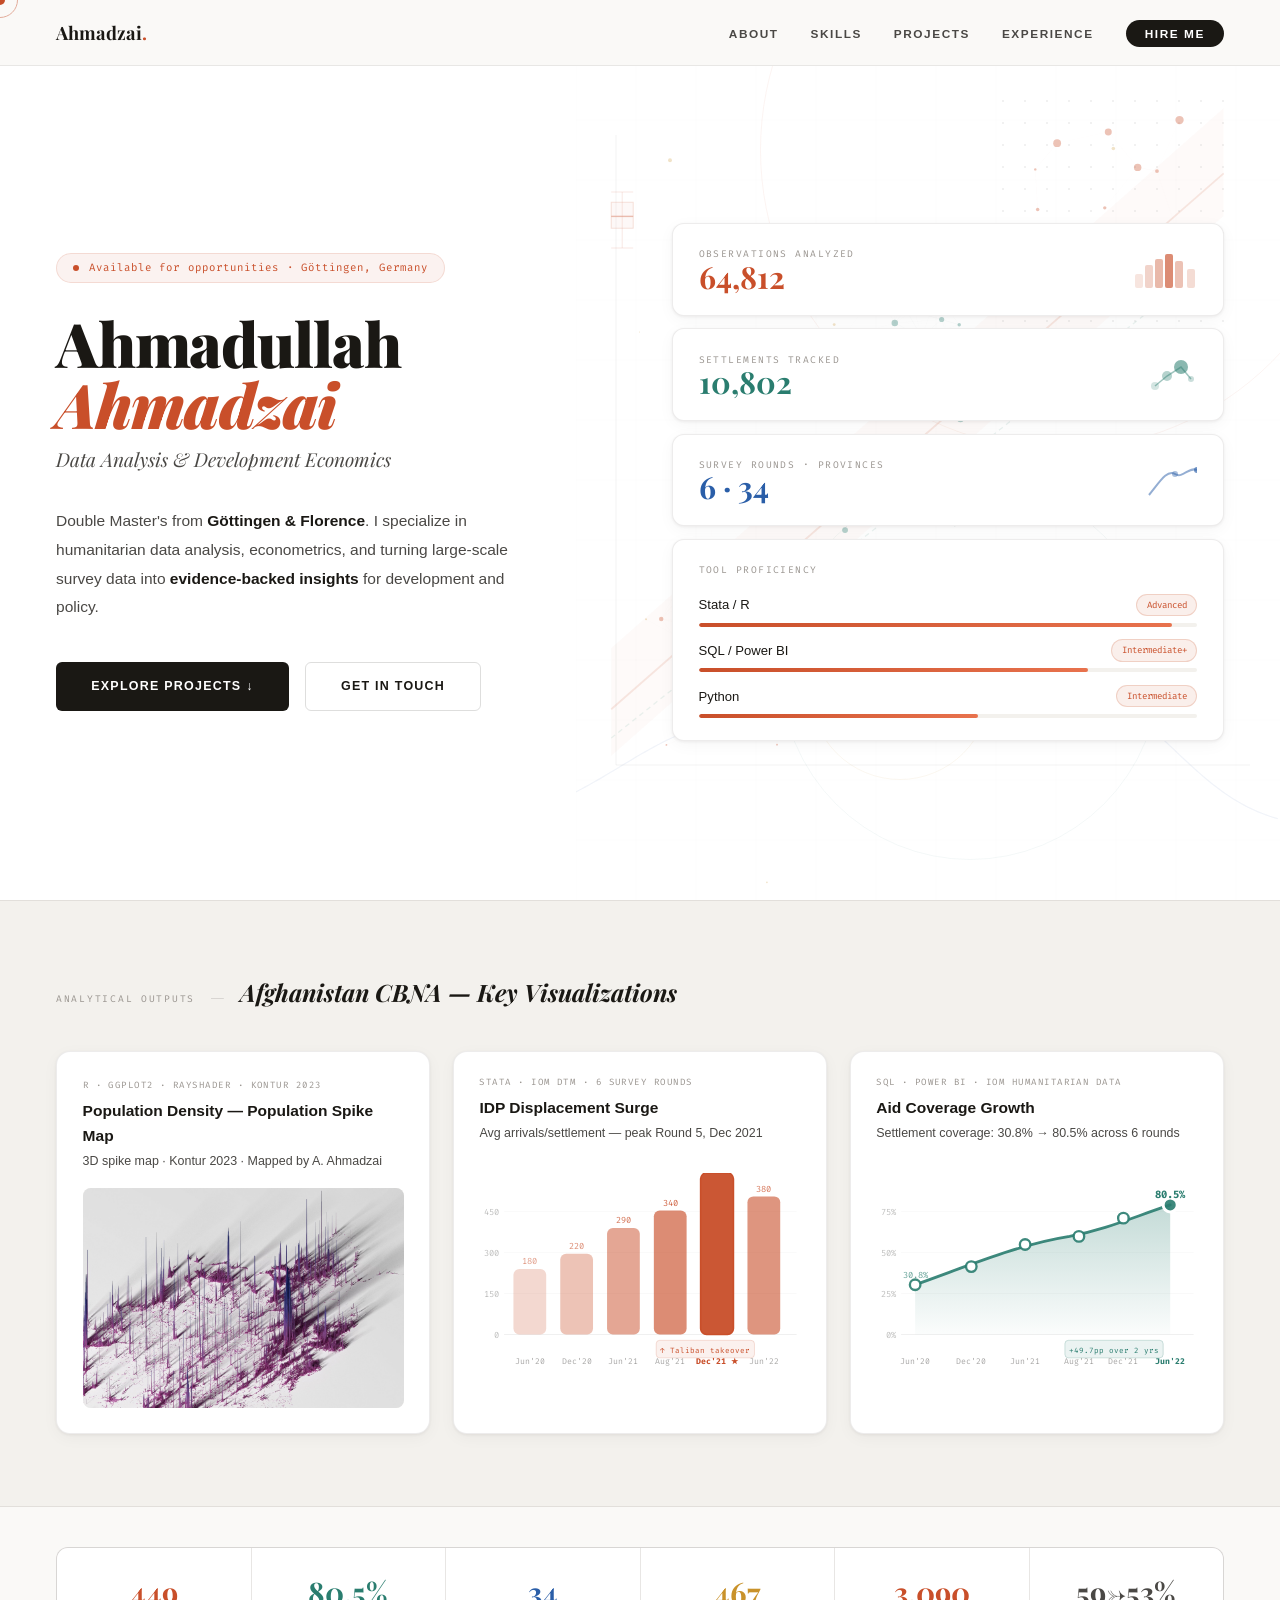
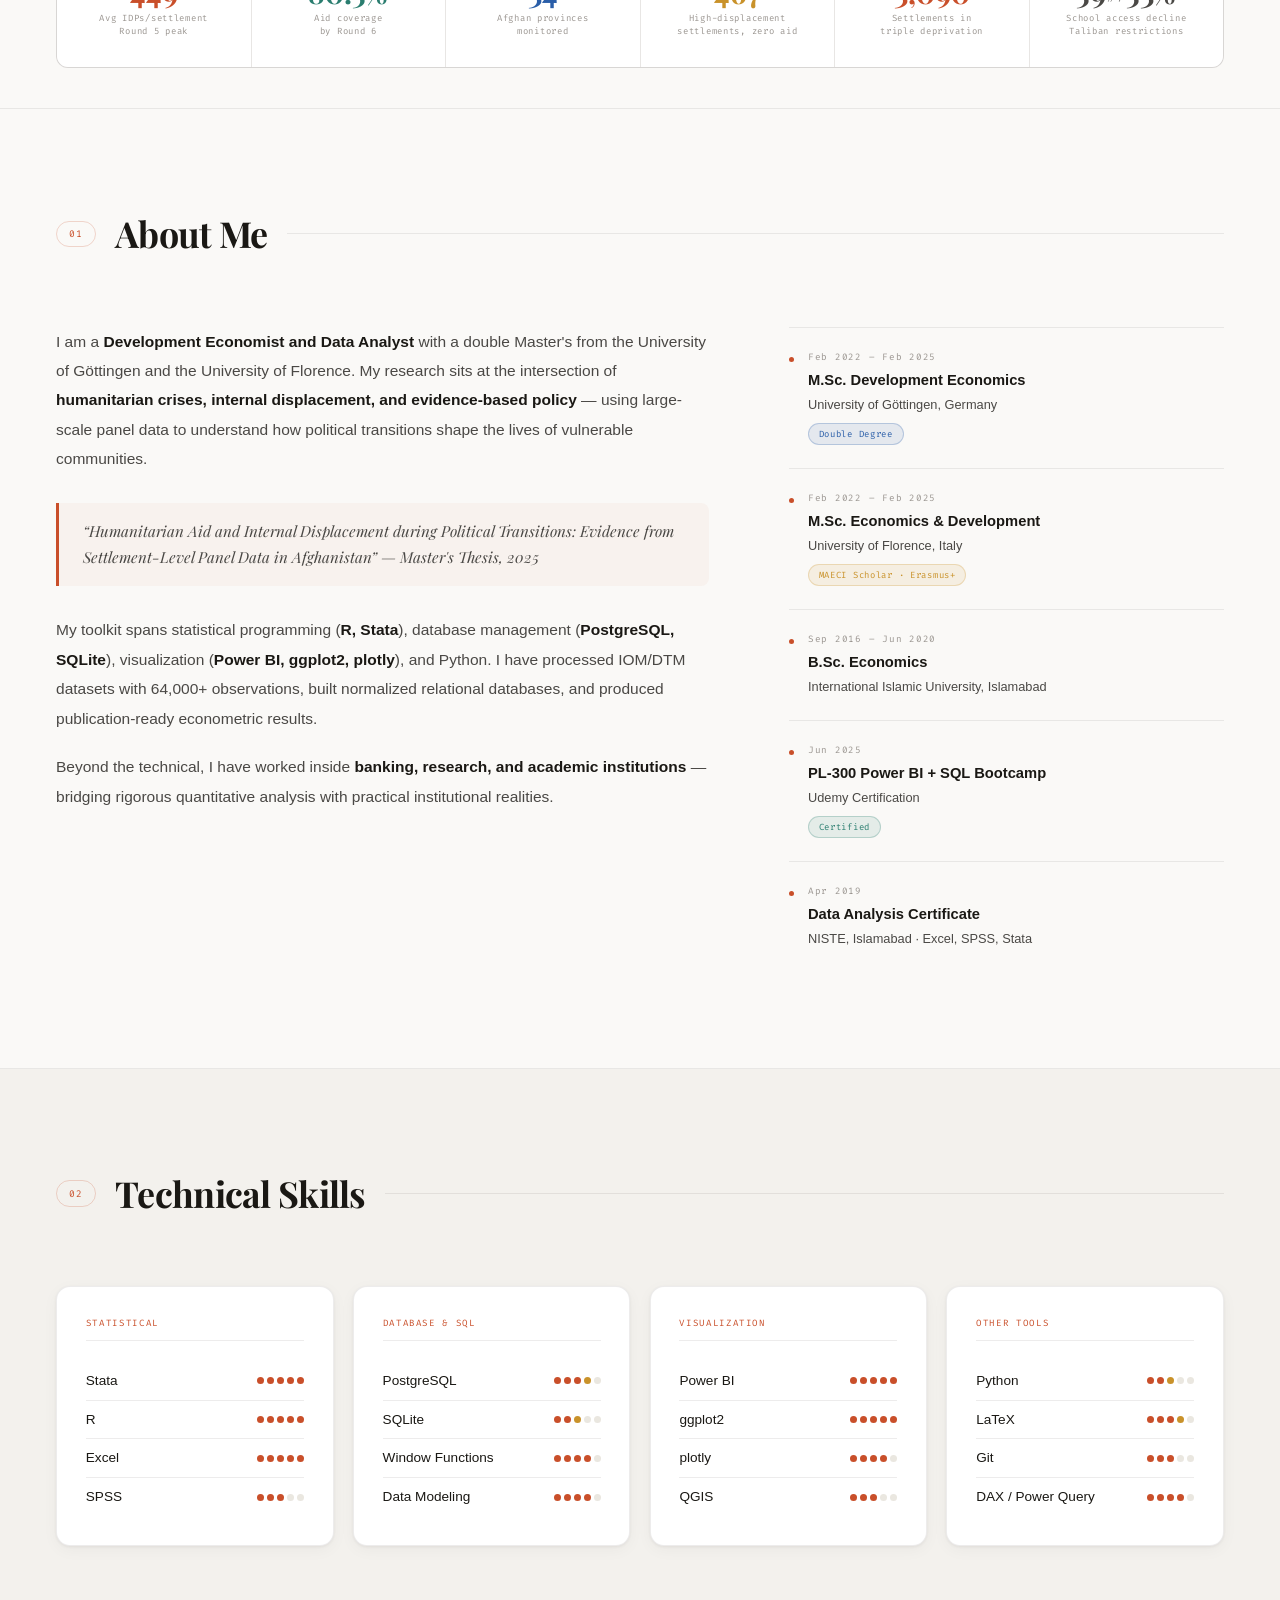
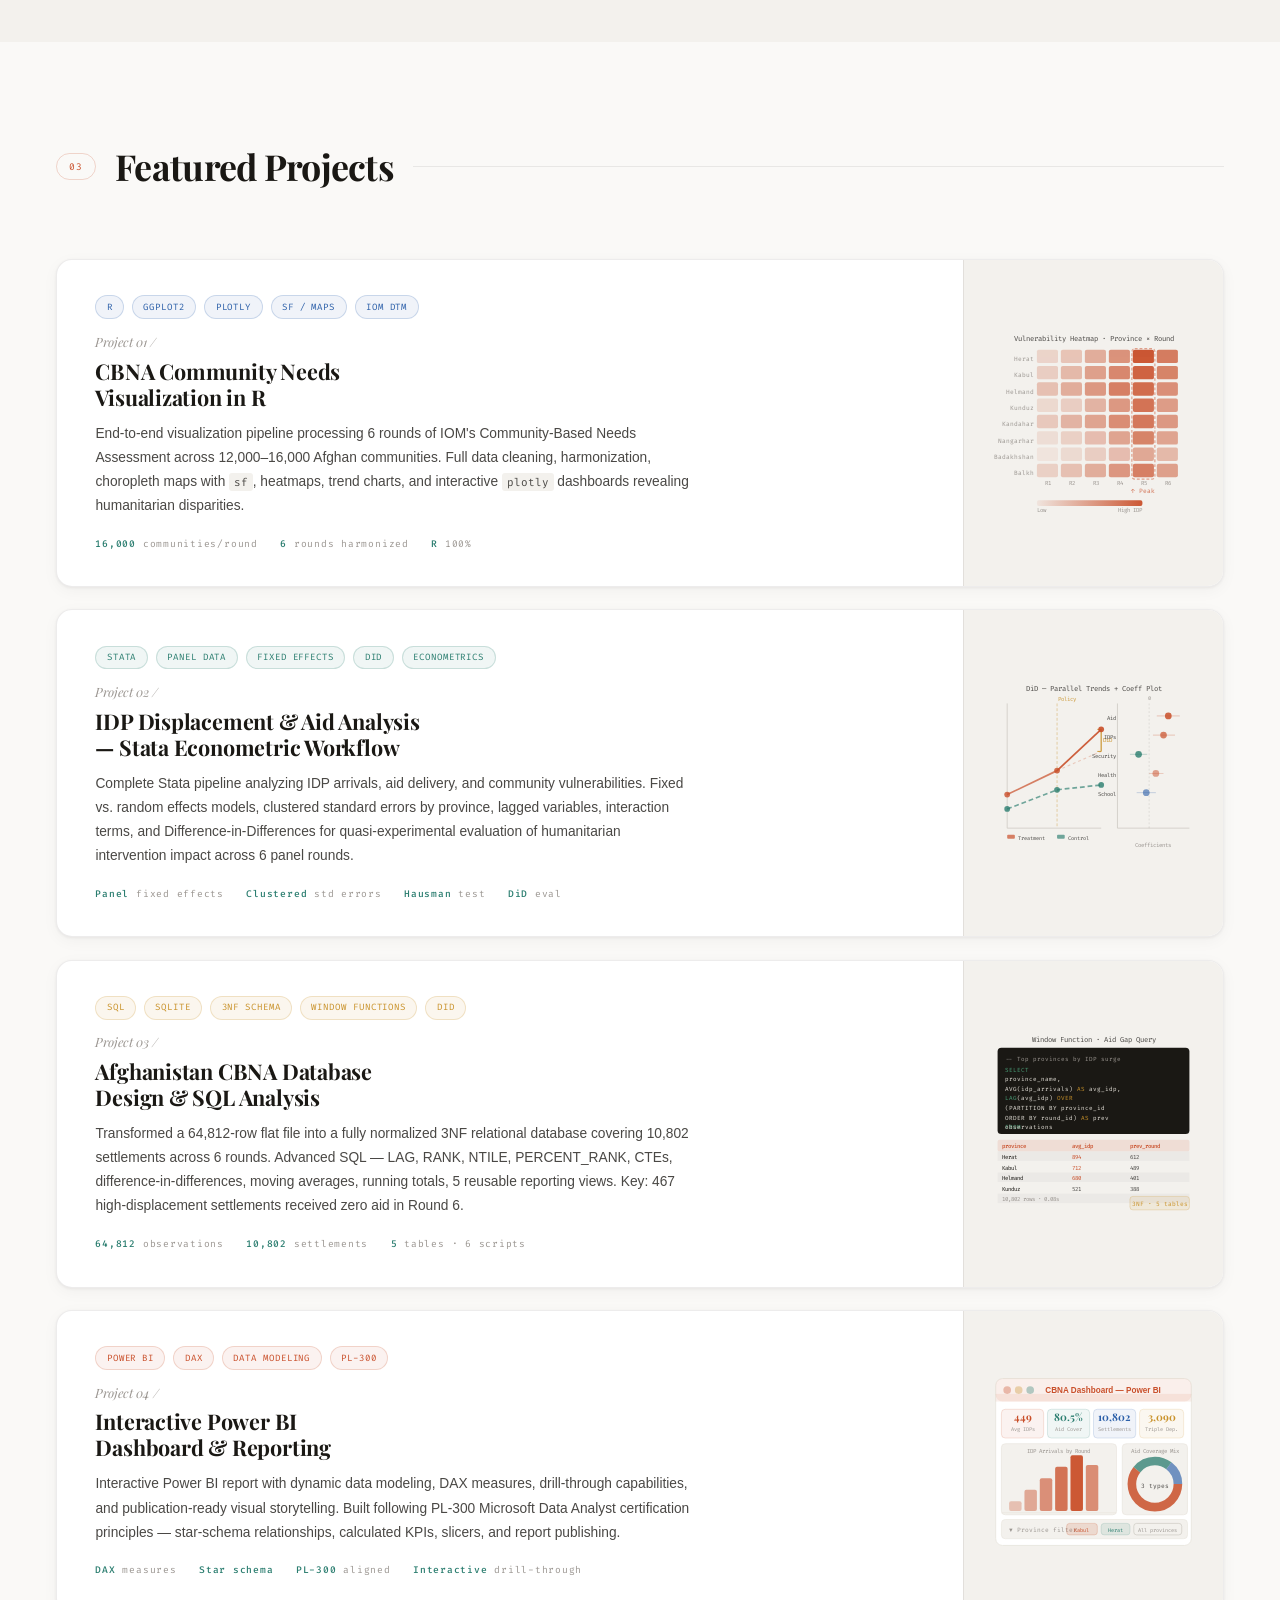
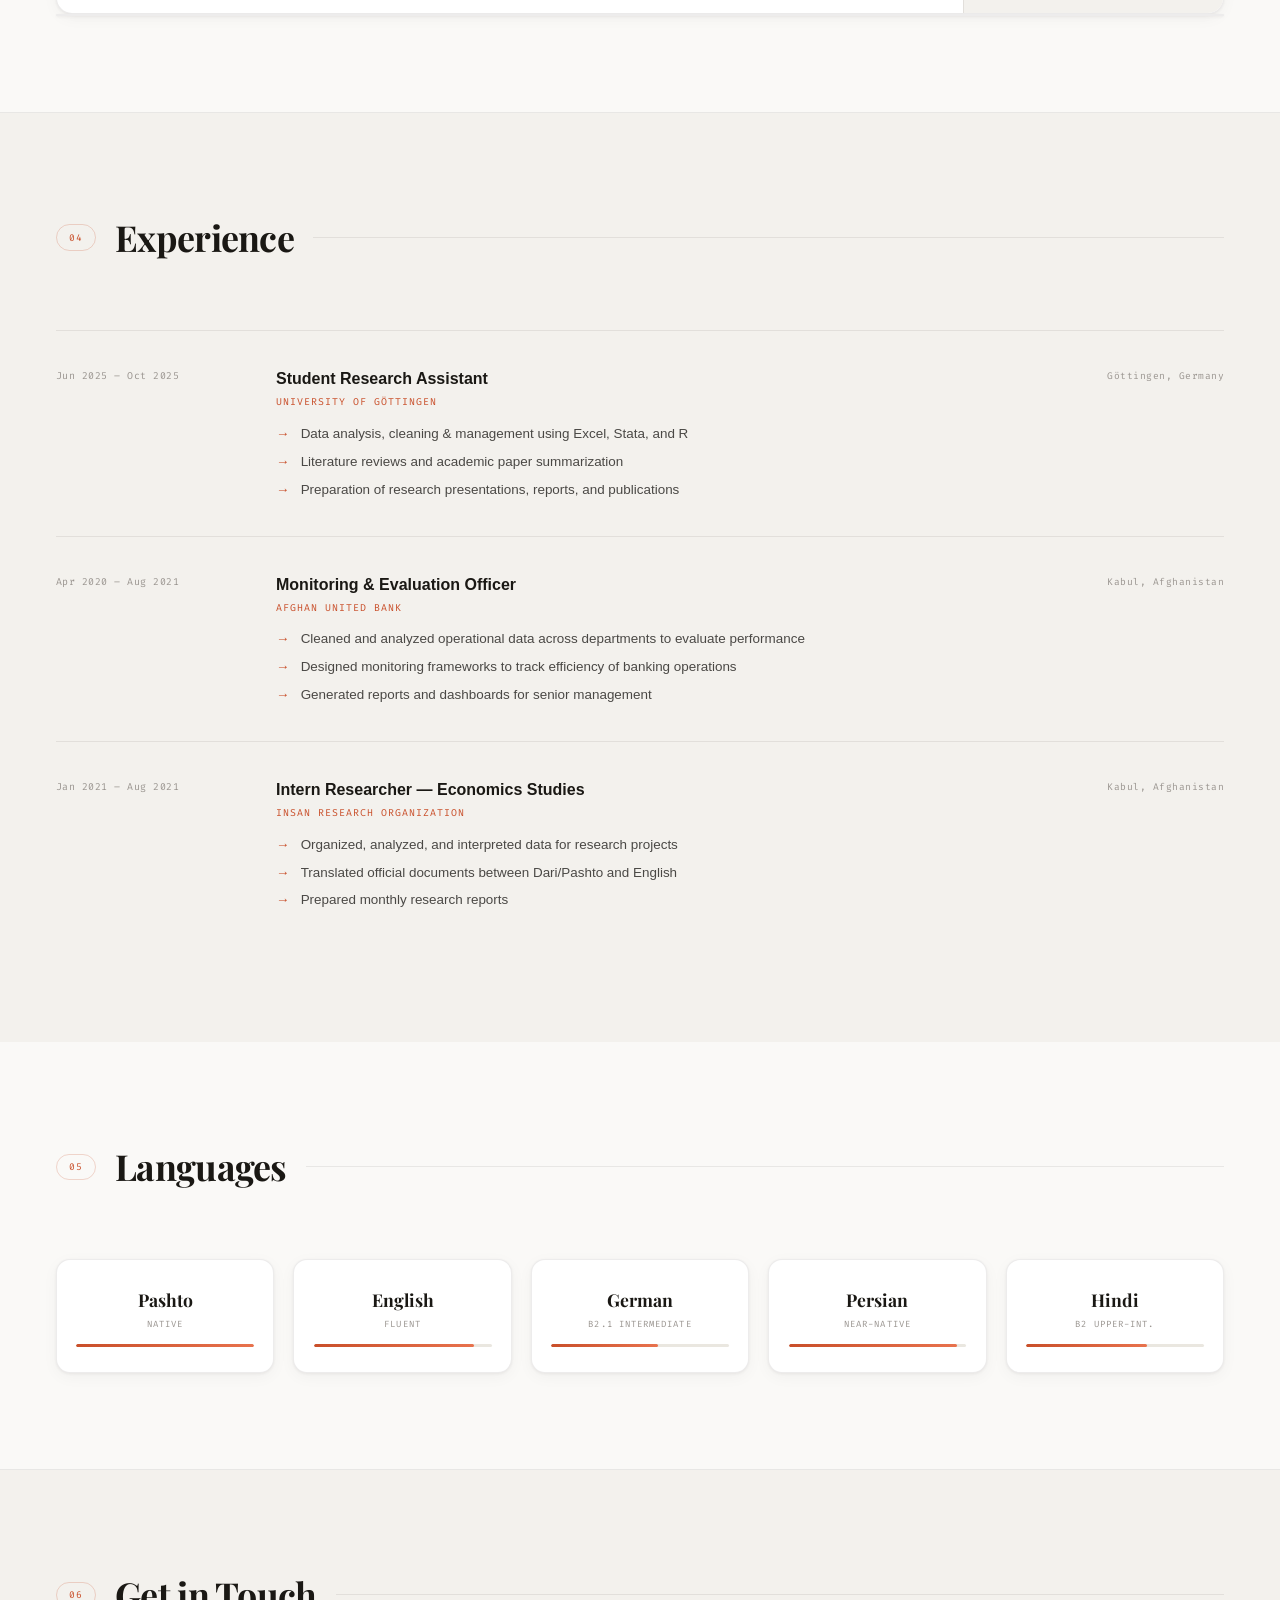
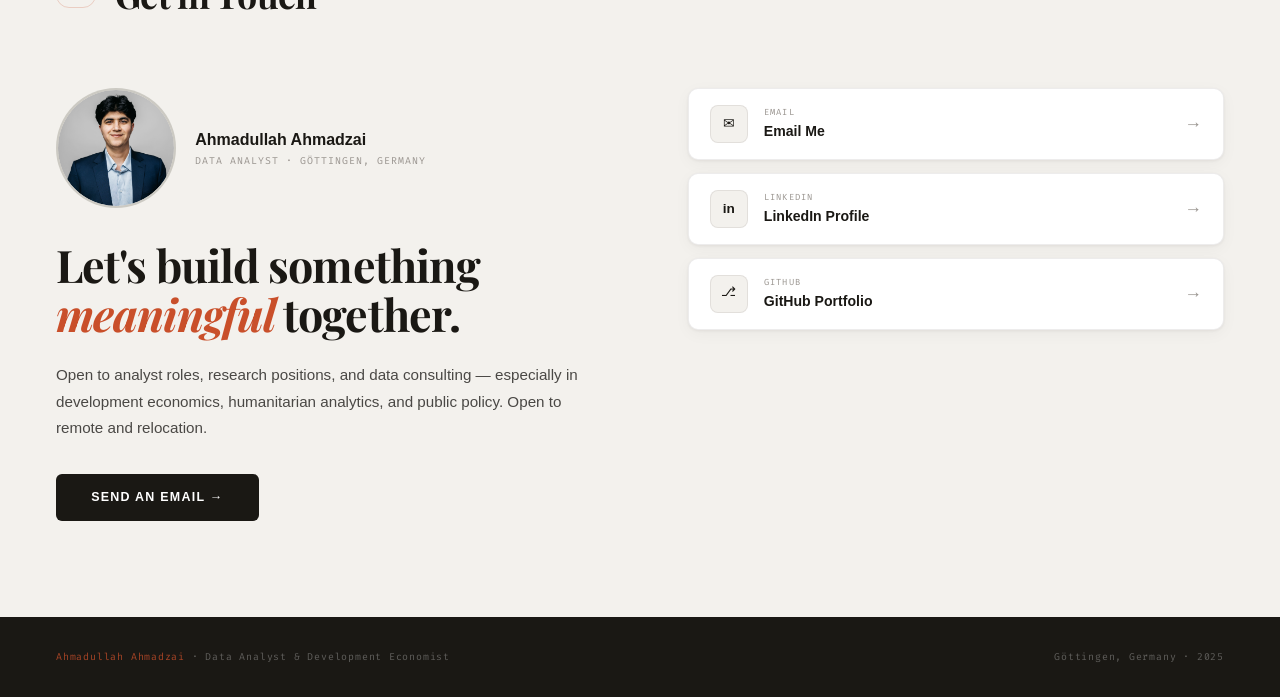
==== commit 1211ed96: "Update index.html" ====
--- a/index.html
+++ b/index.html
@@ -265,7 +265,7 @@
     <div>
       <div class="eyebrow"><span class="edot"></span> Available for opportunities &middot; Göttingen, Germany</div>
       <h1 class="hero-name">Ahmadullah<br><span class="it">Ahmadzai</span></h1>
-      <p class="hero-title">Data Analyst &amp; Development Economist</p>
+      <p class="hero-title">Data Analysis &amp; Development Economics</p>
       <p class="hero-bio">Double Master&apos;s from <strong>Göttingen &amp; Florence</strong>. I specialize in humanitarian data analysis, econometrics, and turning large-scale survey data into <strong>evidence-backed insights</strong> for development and policy.</p>
       <div class="hctas">
         <a href="#projects" class="btn-fill">Explore Projects ↓</a>
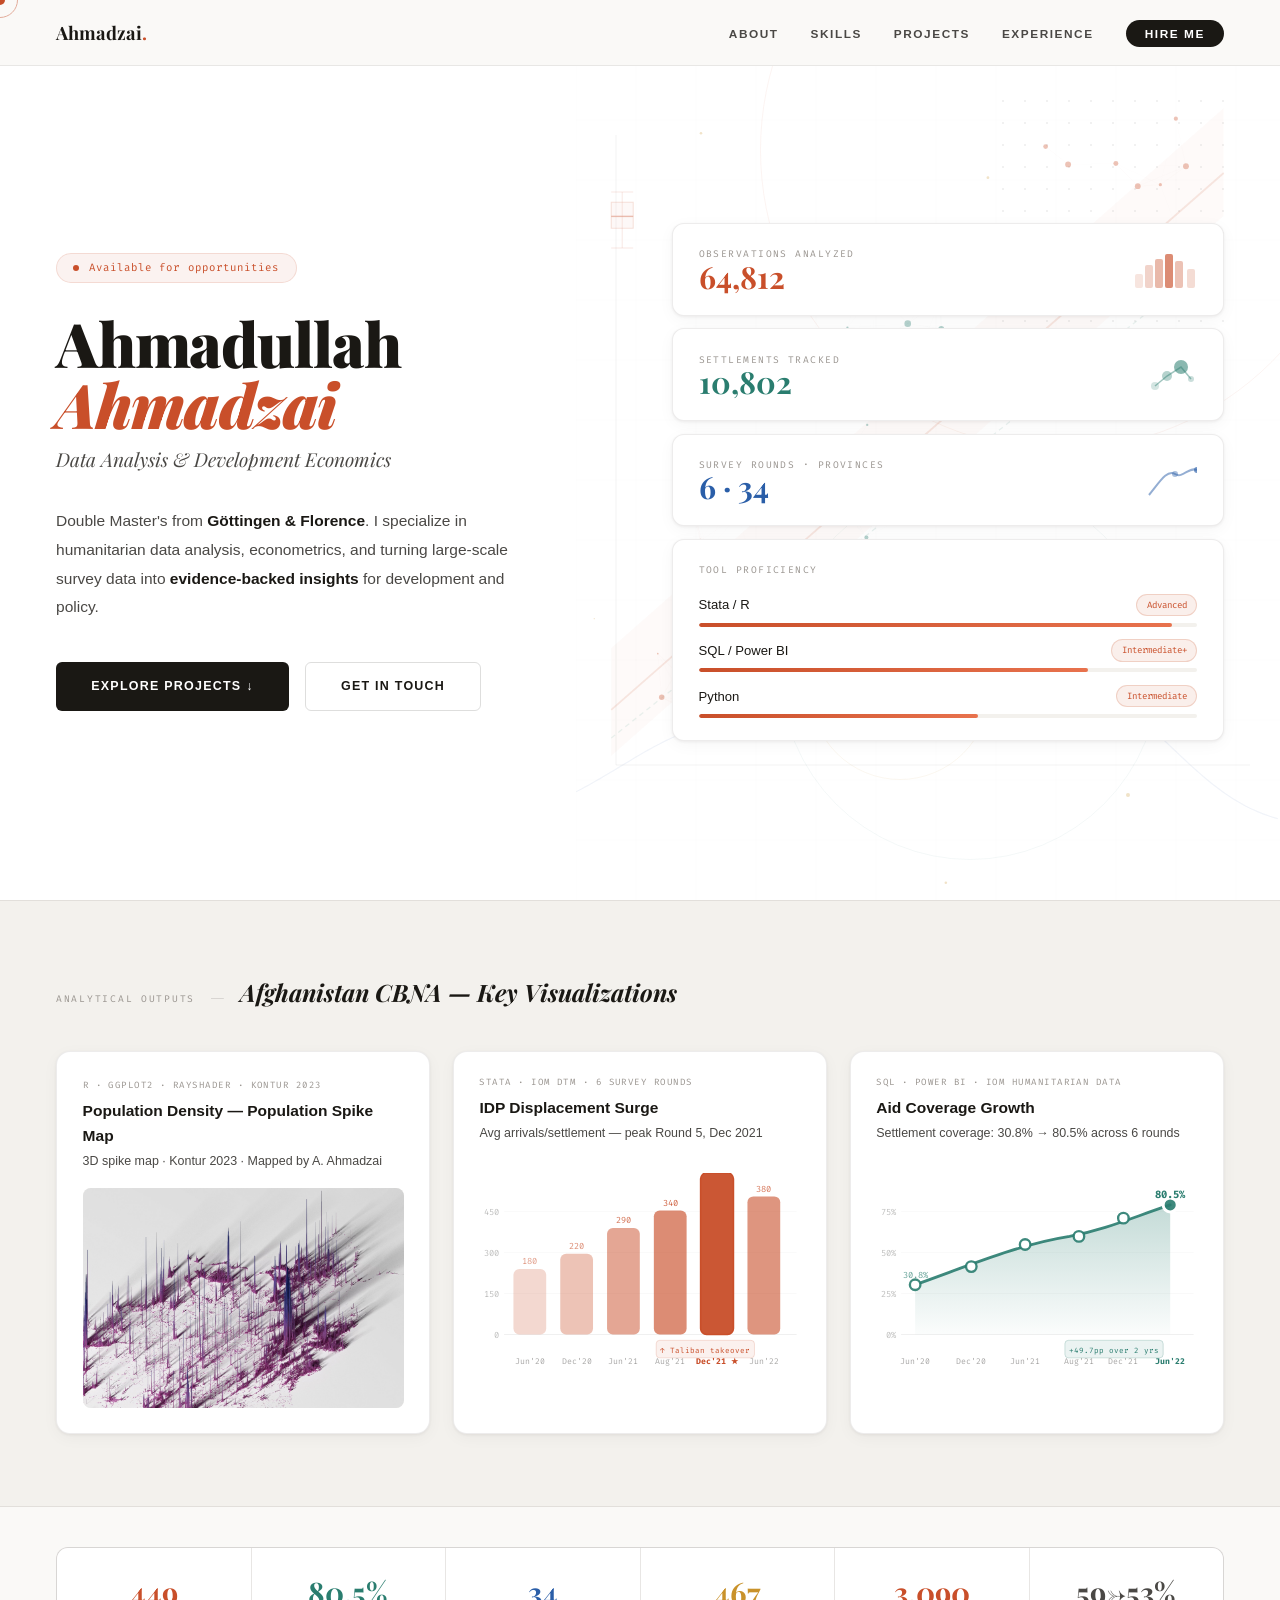
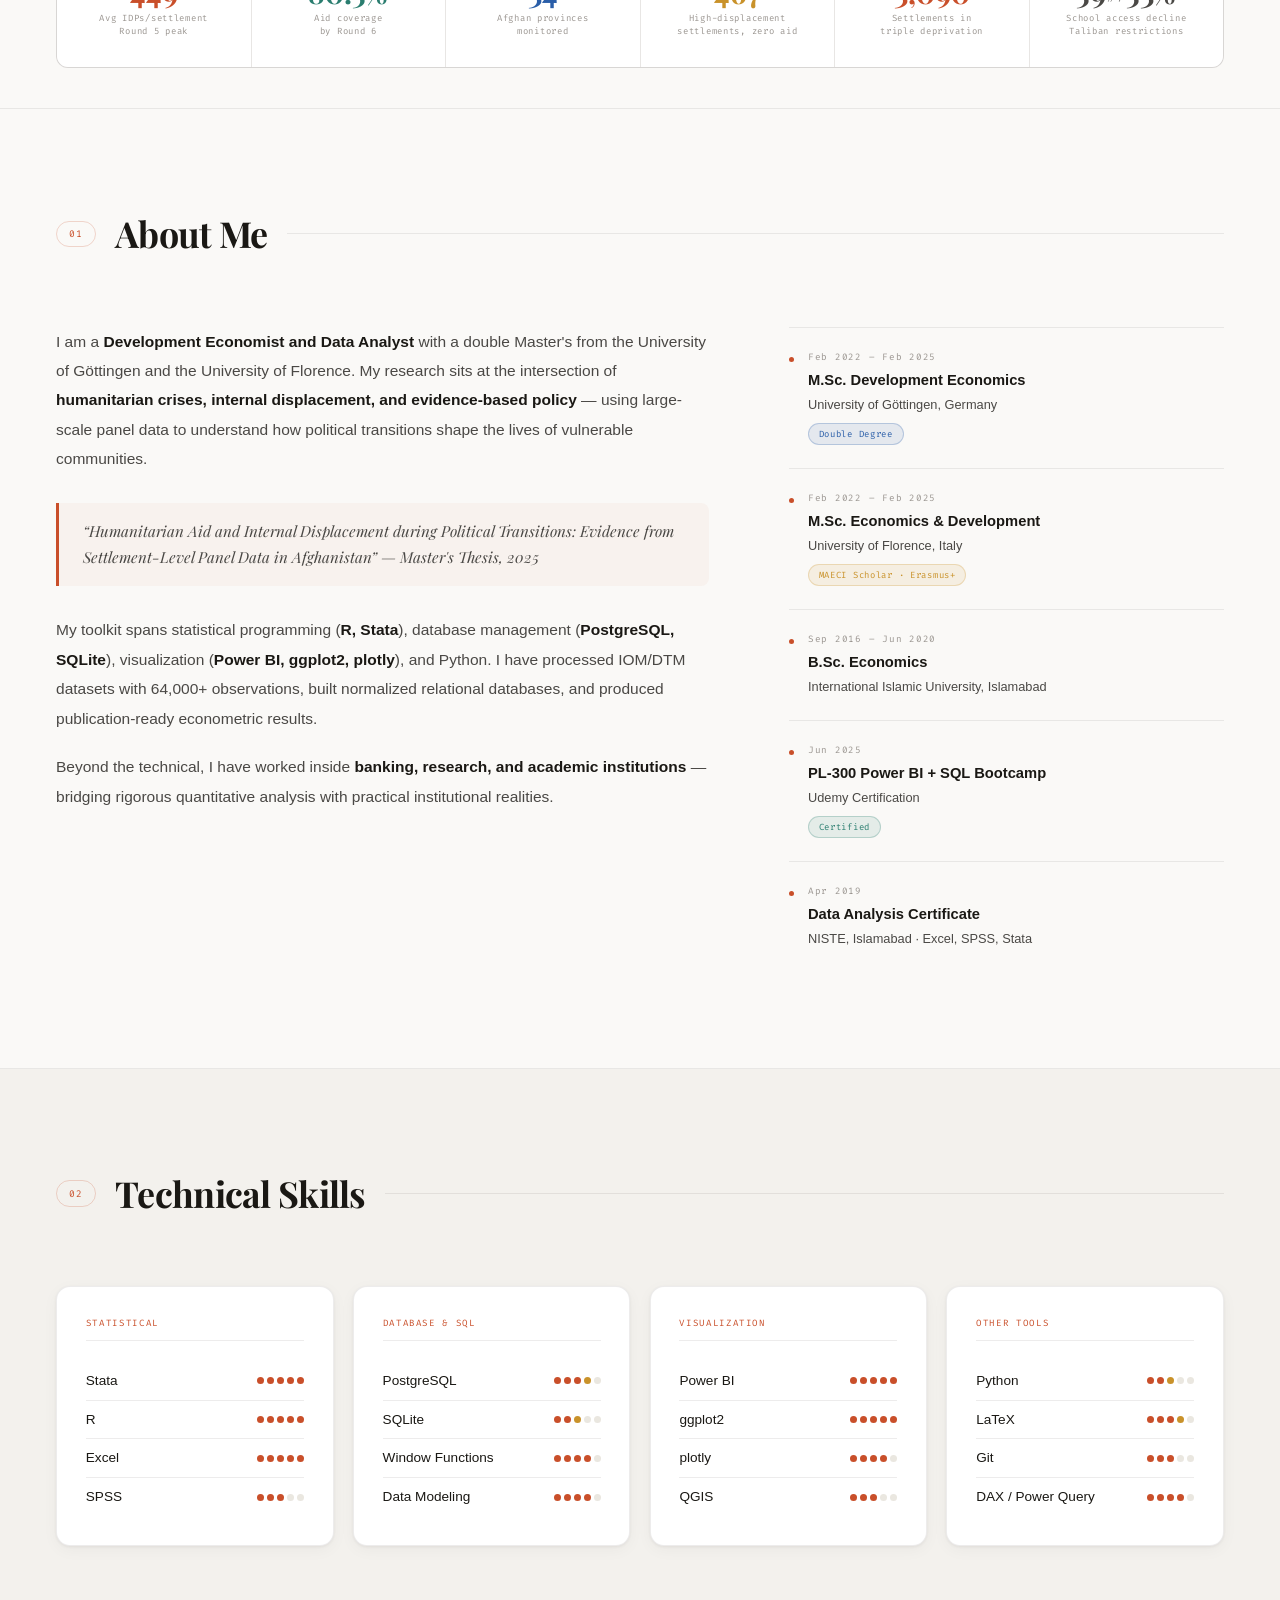
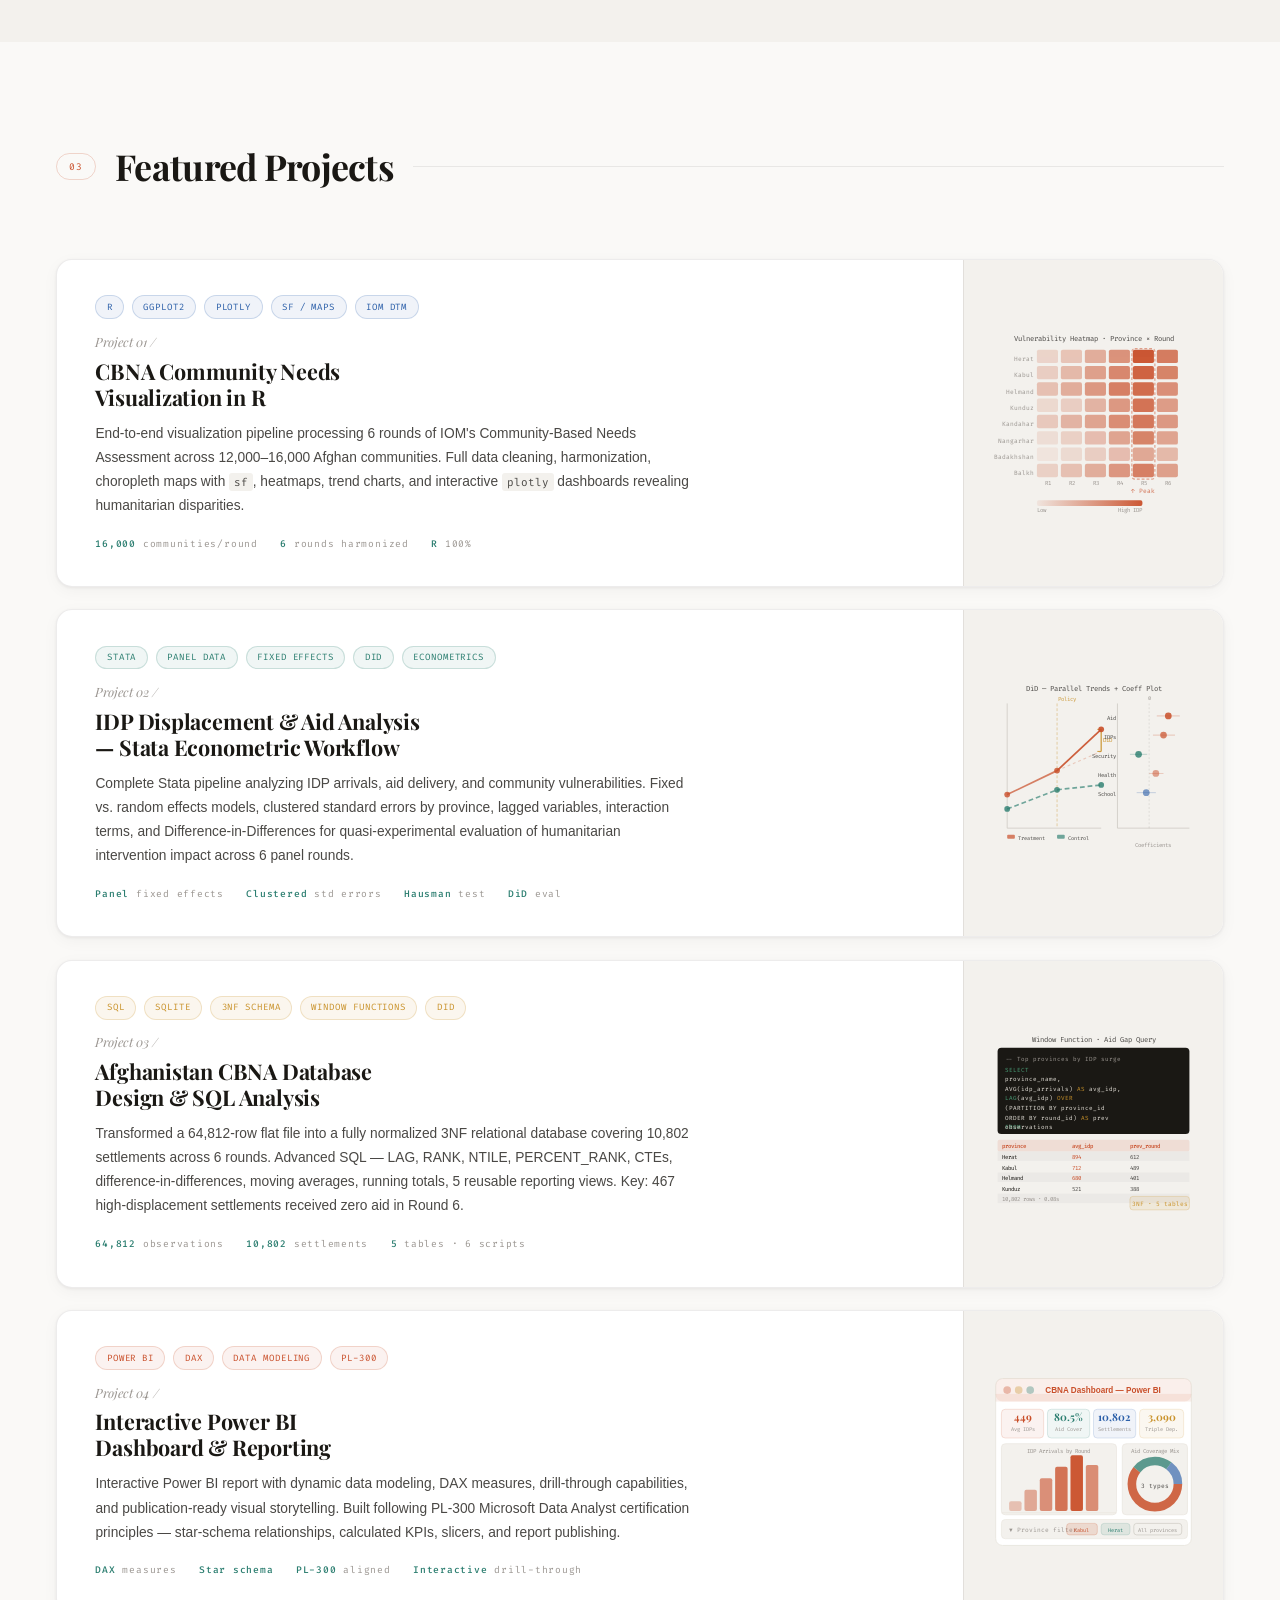
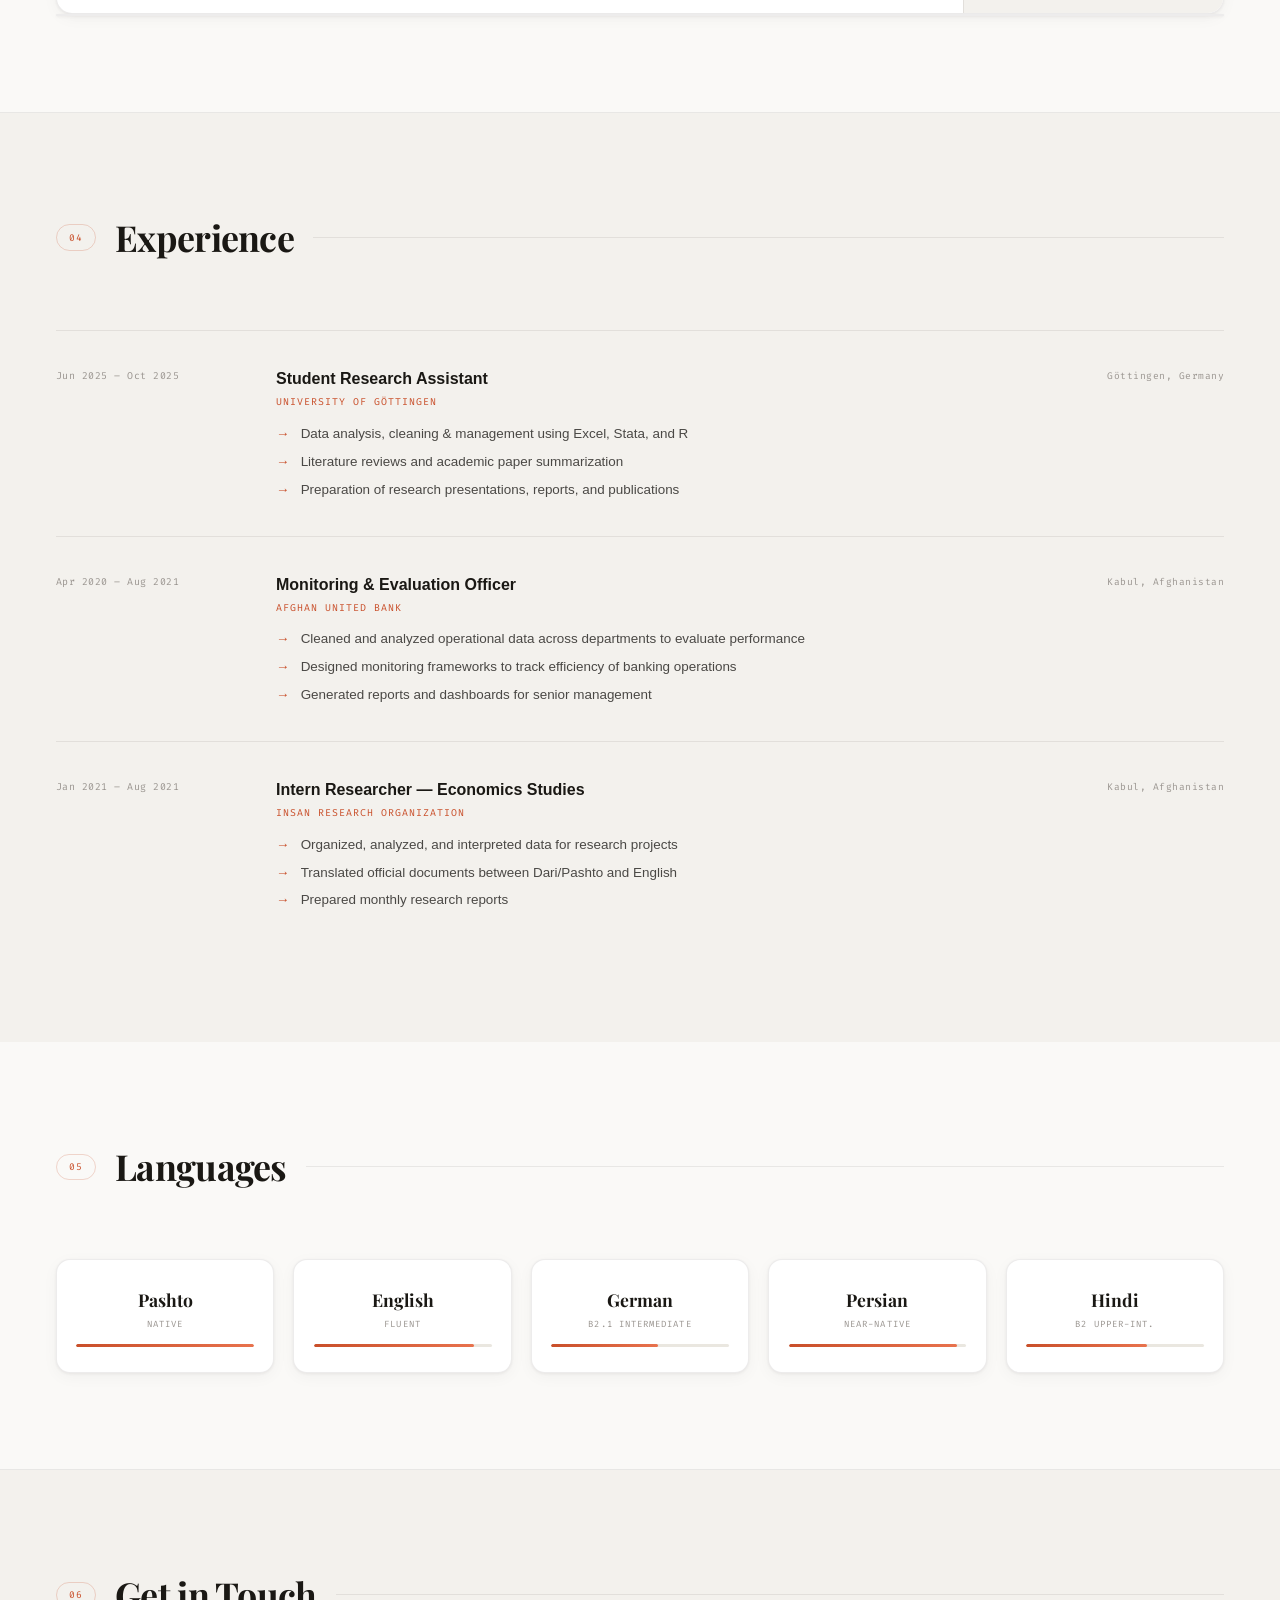
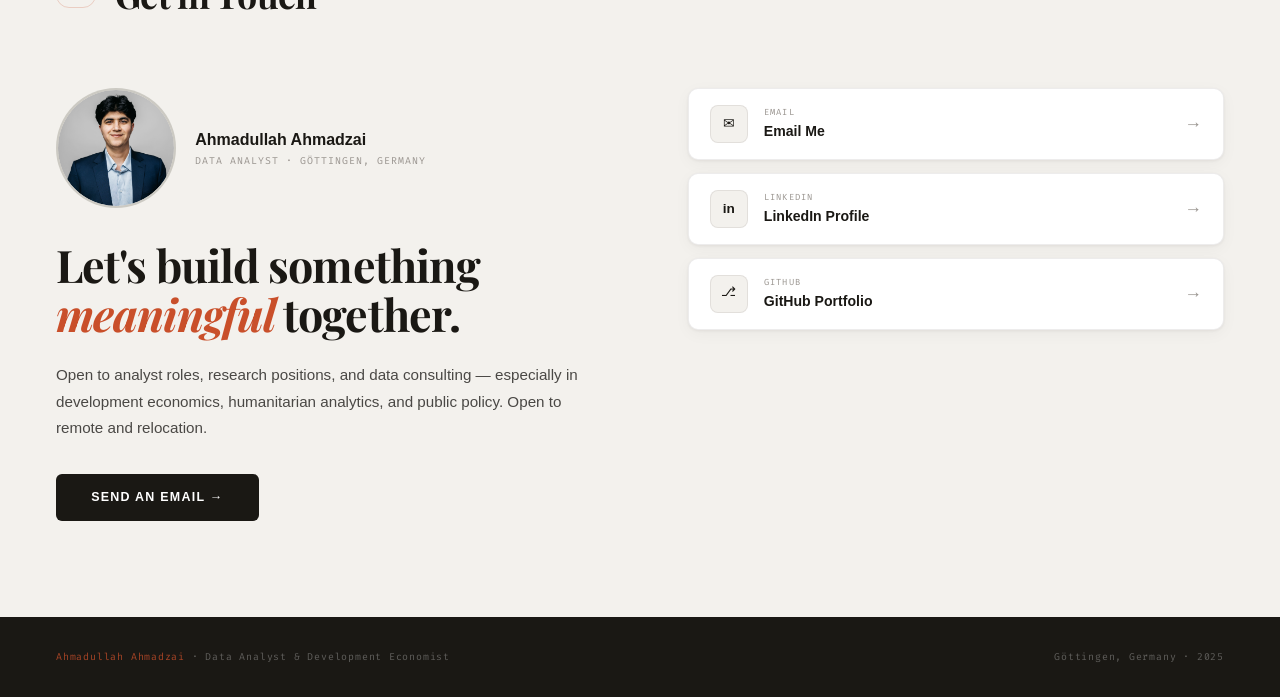
==== commit ad11d613: "Update index.html" ====
--- a/index.html
+++ b/index.html
@@ -263,7 +263,7 @@
   <canvas id="hcanvas"></canvas>
   <div class="hero-inner">
     <div>
-      <div class="eyebrow"><span class="edot"></span> Available for opportunities &middot; Göttingen, Germany</div>
+      <div class="eyebrow"><span class="edot"></span> Available for opportunities </div>
       <h1 class="hero-name">Ahmadullah<br><span class="it">Ahmadzai</span></h1>
       <p class="hero-title">Data Analysis &amp; Development Economics</p>
       <p class="hero-bio">Double Master&apos;s from <strong>Göttingen &amp; Florence</strong>. I specialize in humanitarian data analysis, econometrics, and turning large-scale survey data into <strong>evidence-backed insights</strong> for development and policy.</p>
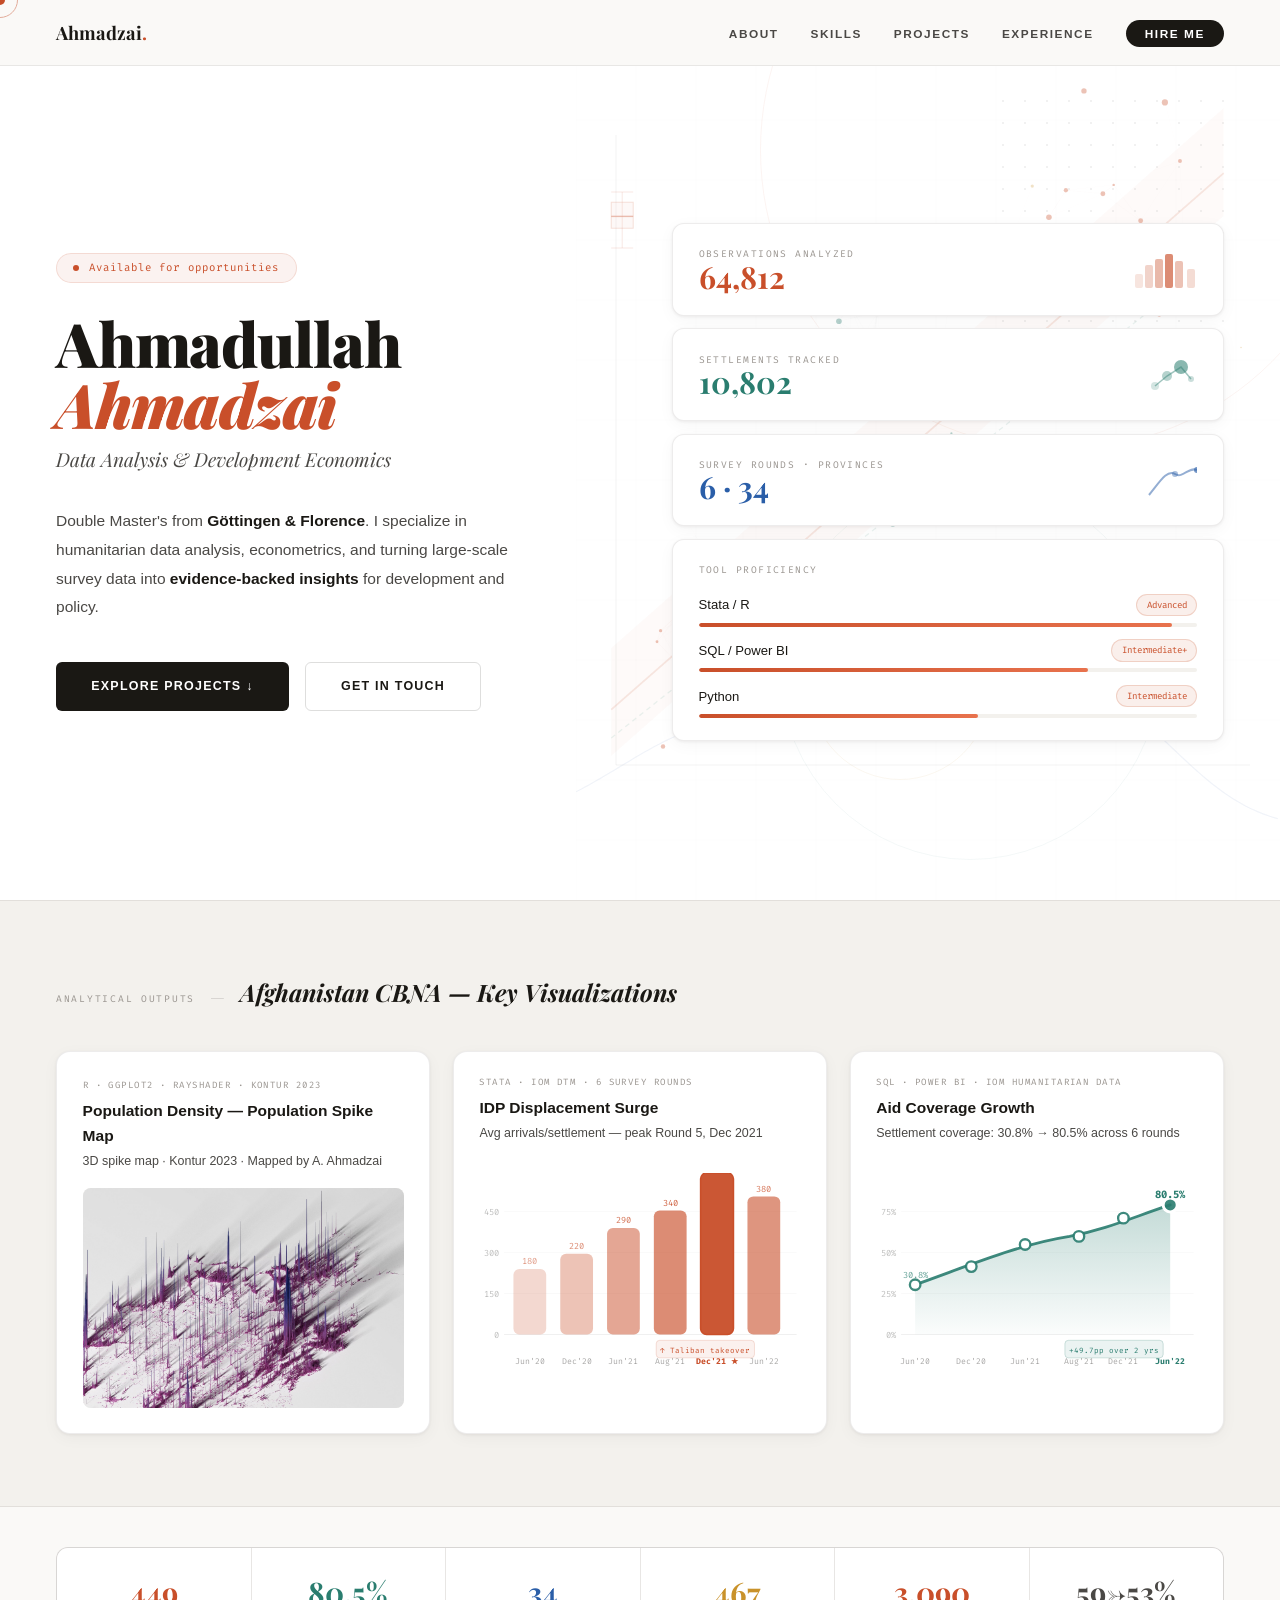
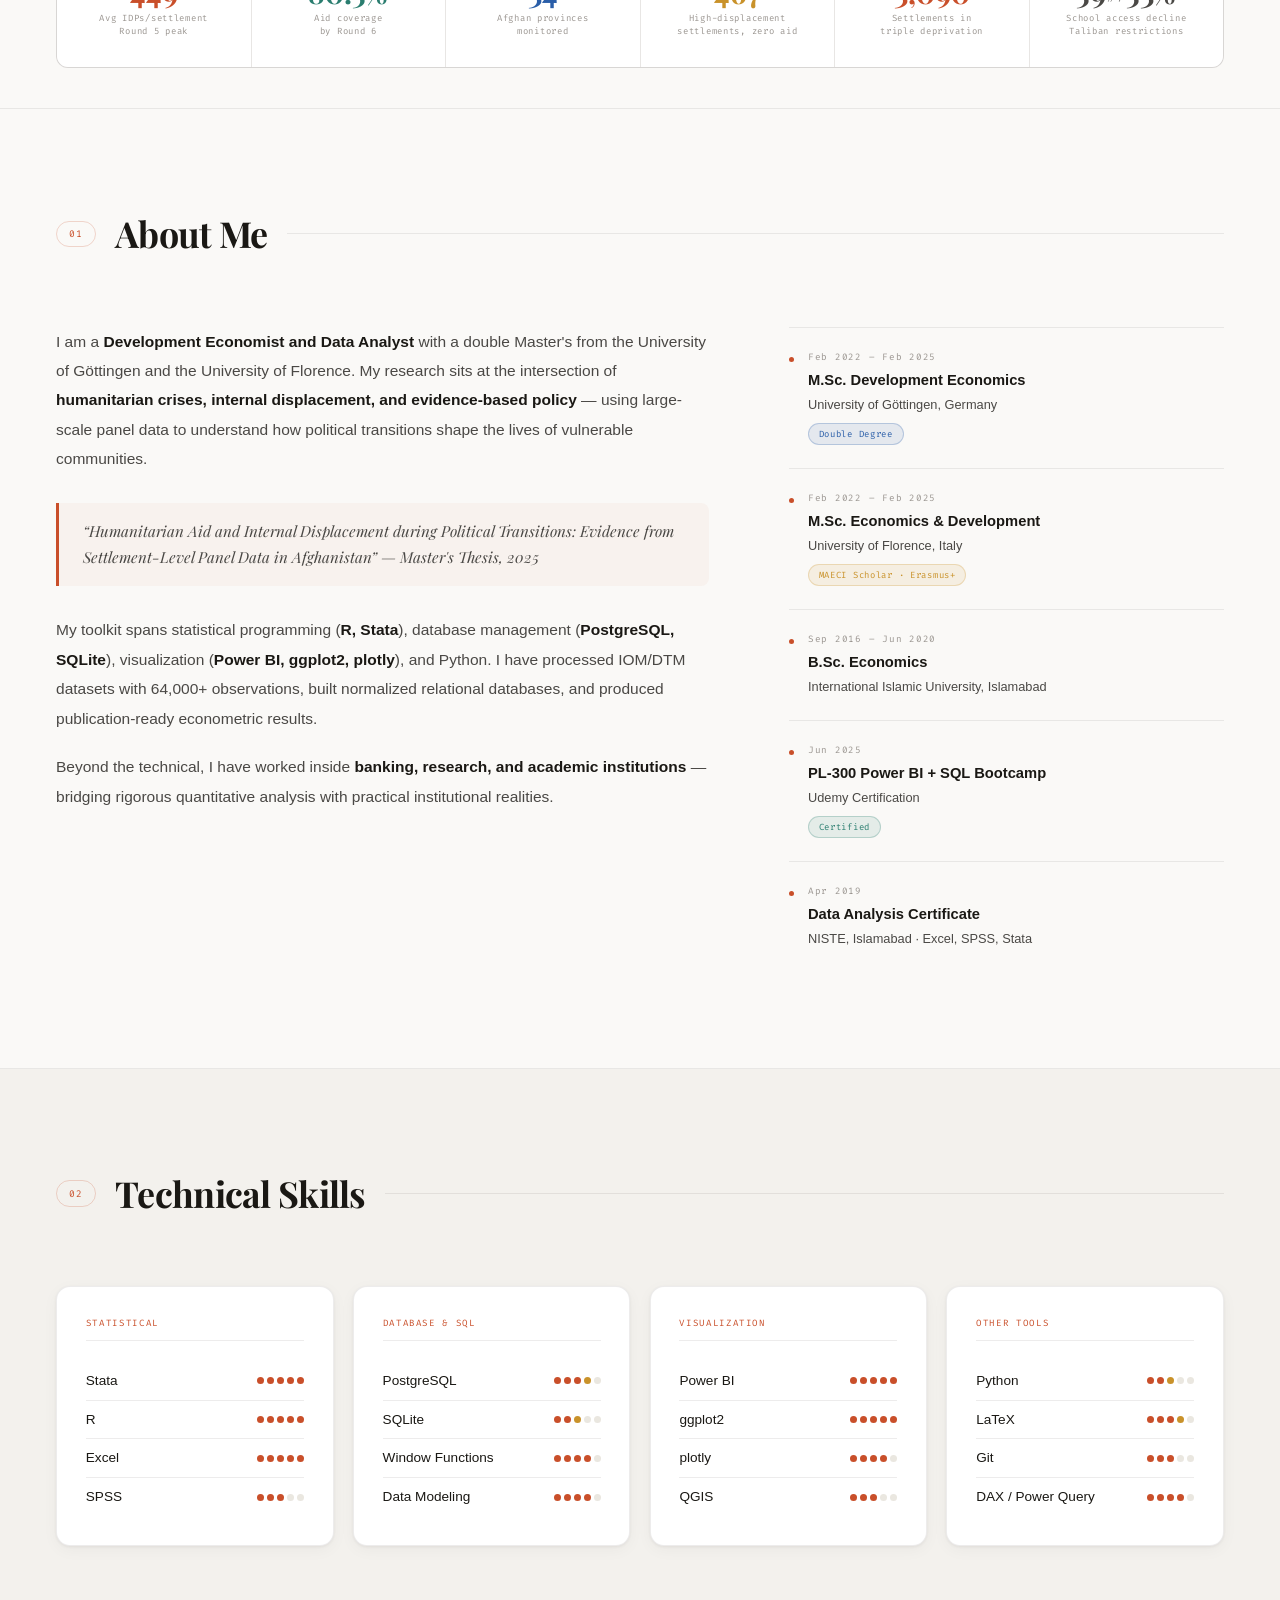
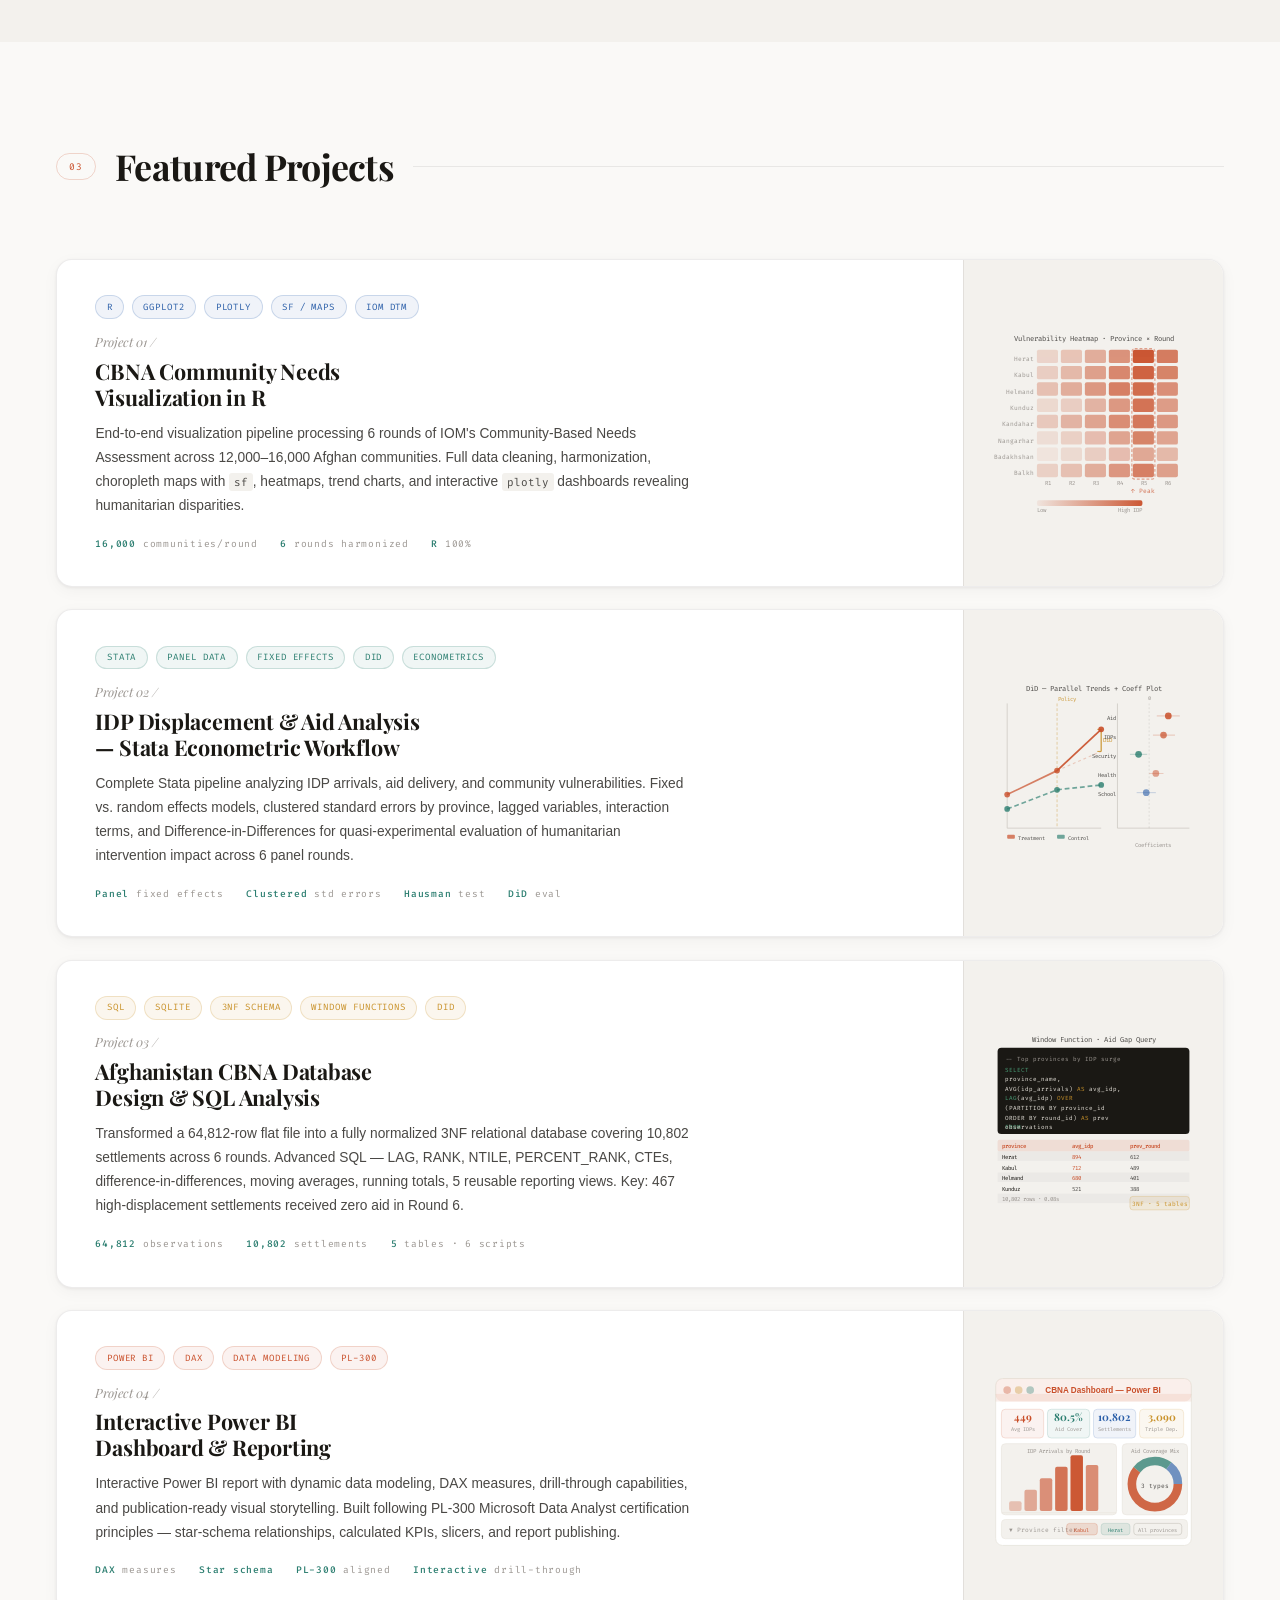
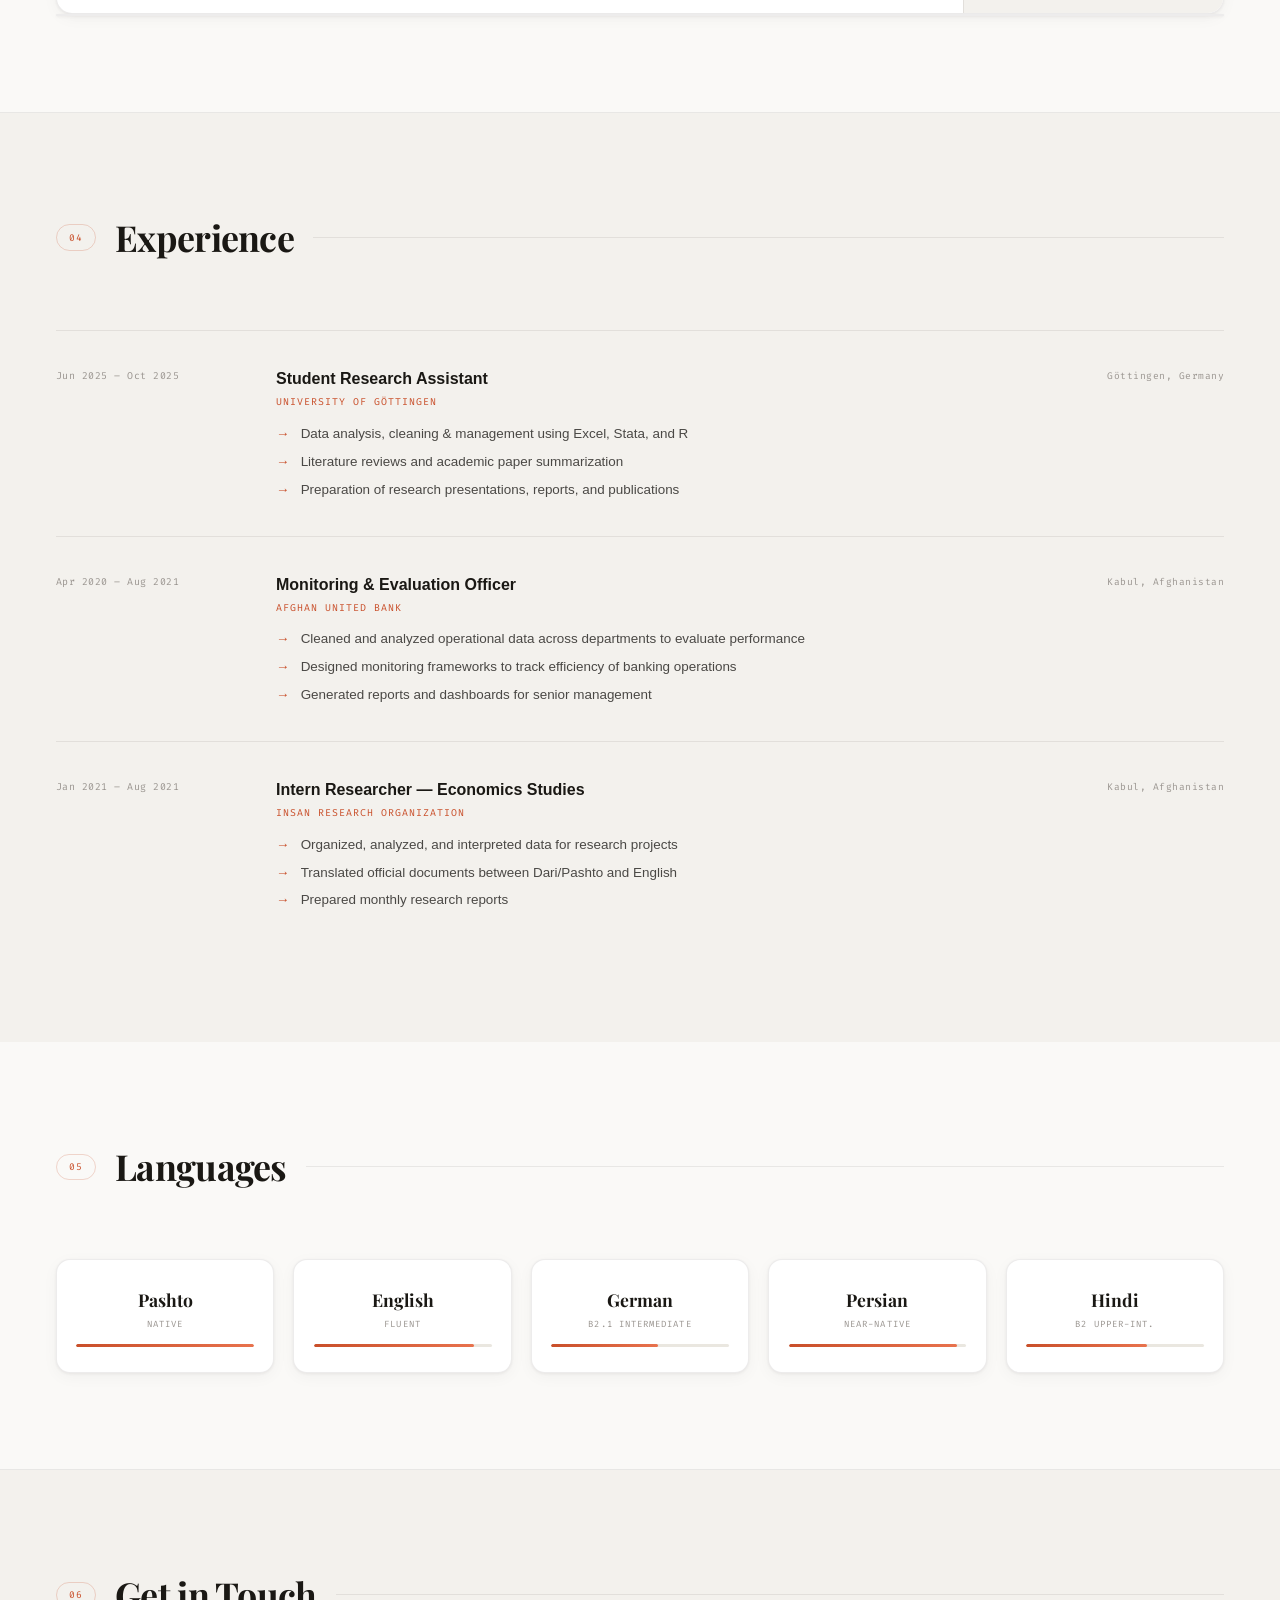
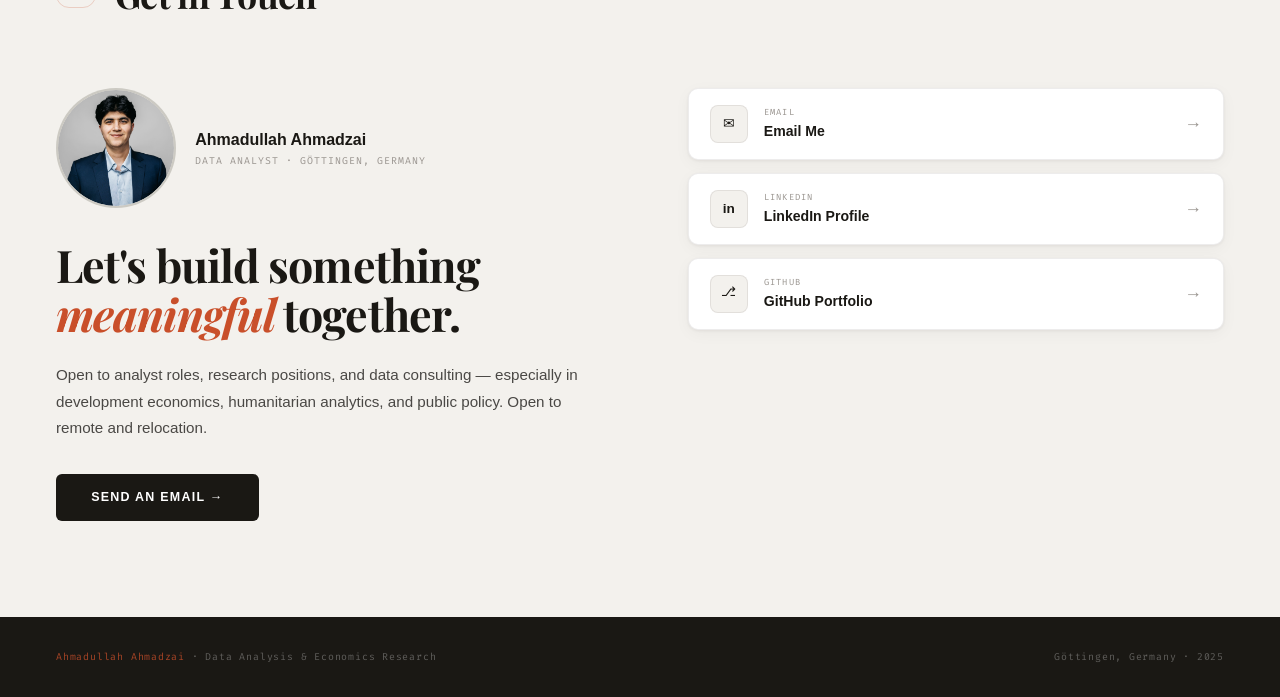
==== commit 1184f552: "Update index.html" ====
--- a/index.html
+++ b/index.html
@@ -823,7 +823,7 @@
 </div>
 
 <footer>
-  <div><span>Ahmadullah Ahmadzai</span> &middot; Data Analyst &amp; Development Economist</div>
+  <div><span>Ahmadullah Ahmadzai</span> &middot; Data Analysis &amp; Economics Research  </div>
   <div>Göttingen, Germany &middot; 2025</div>
 </footer>
 
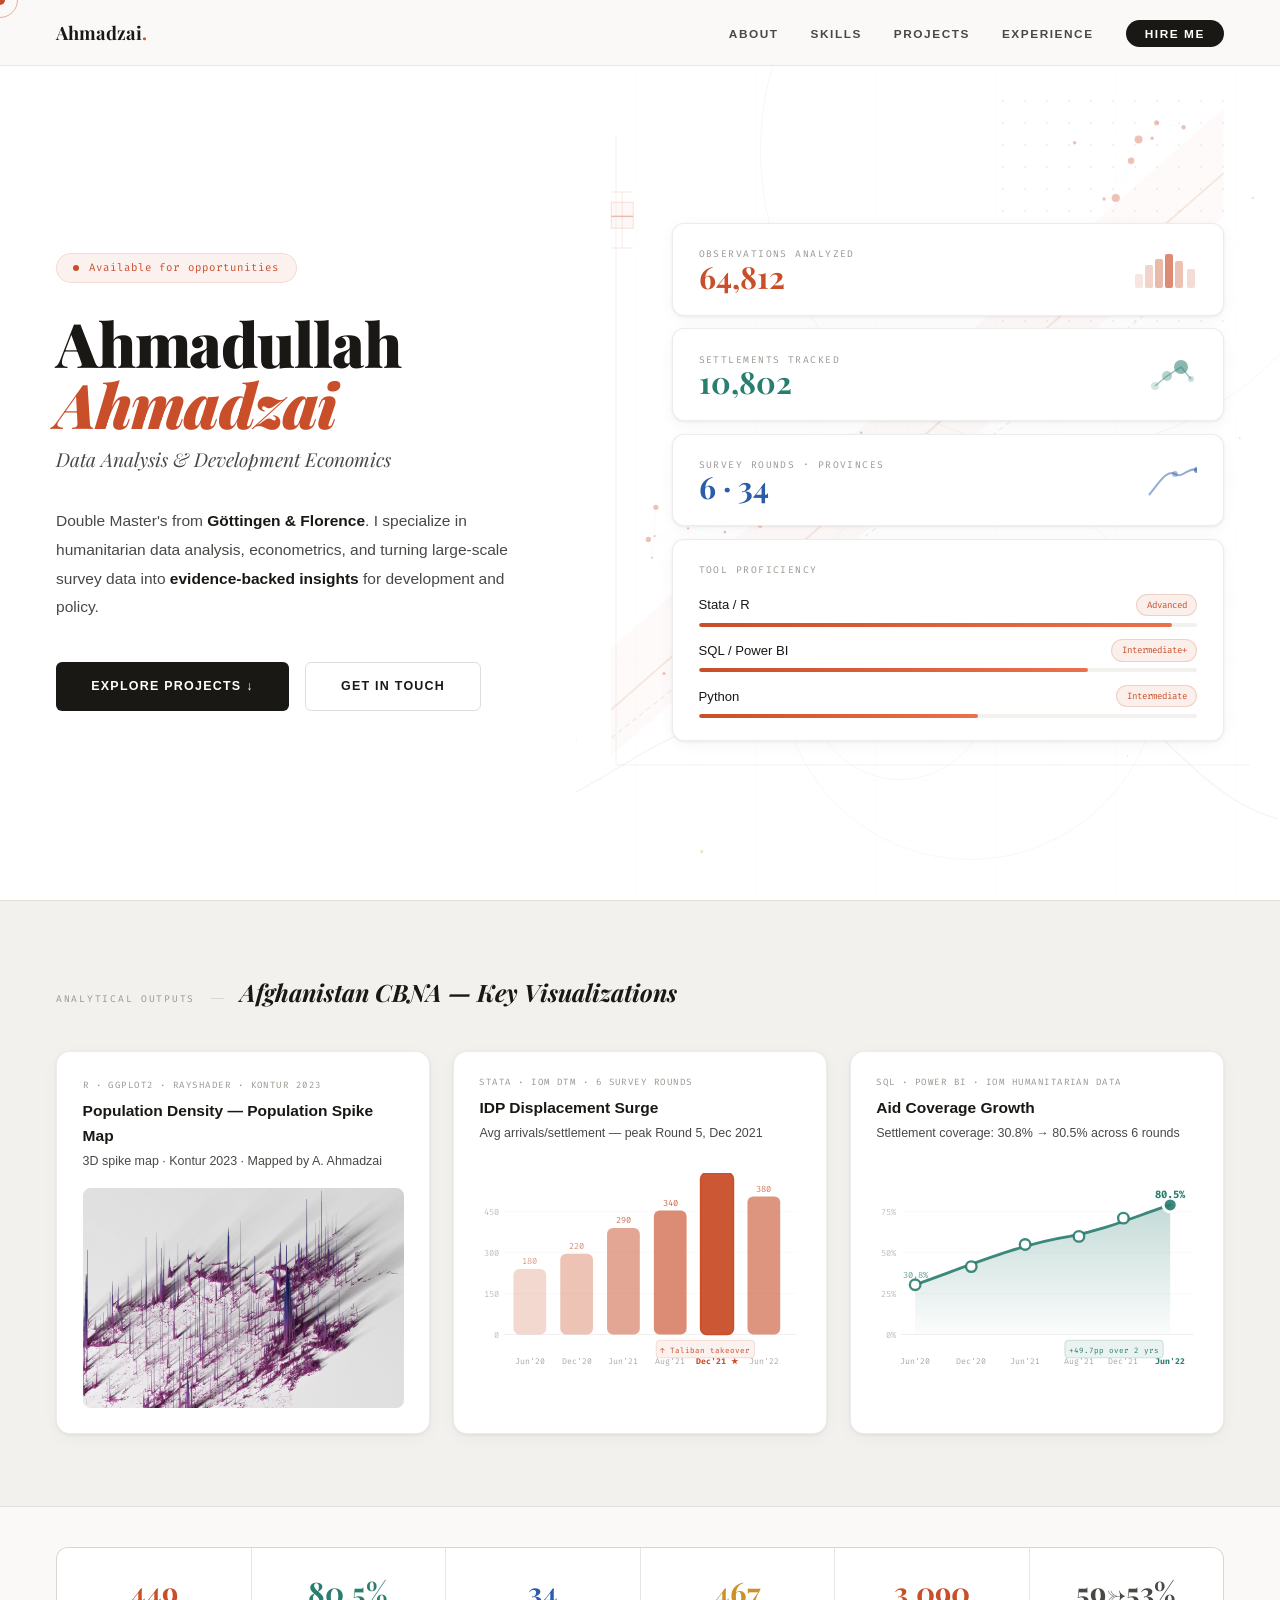
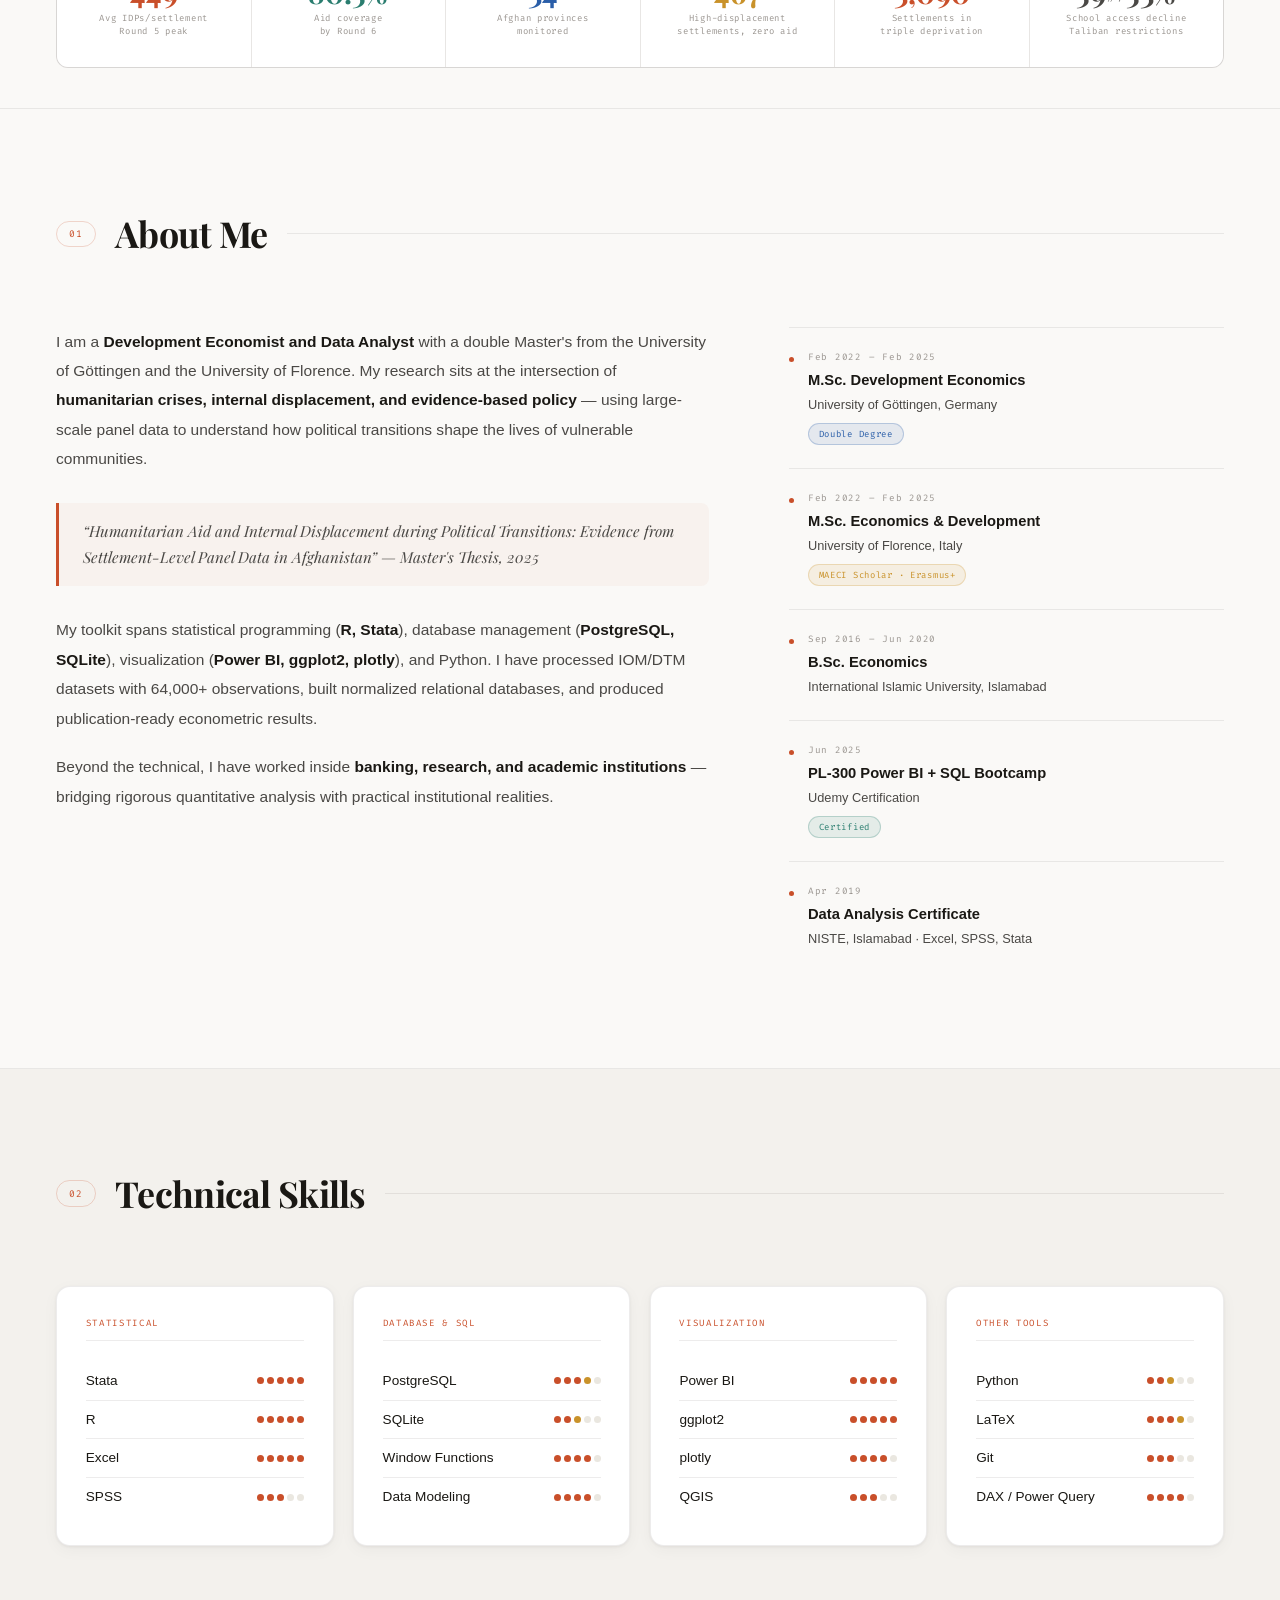
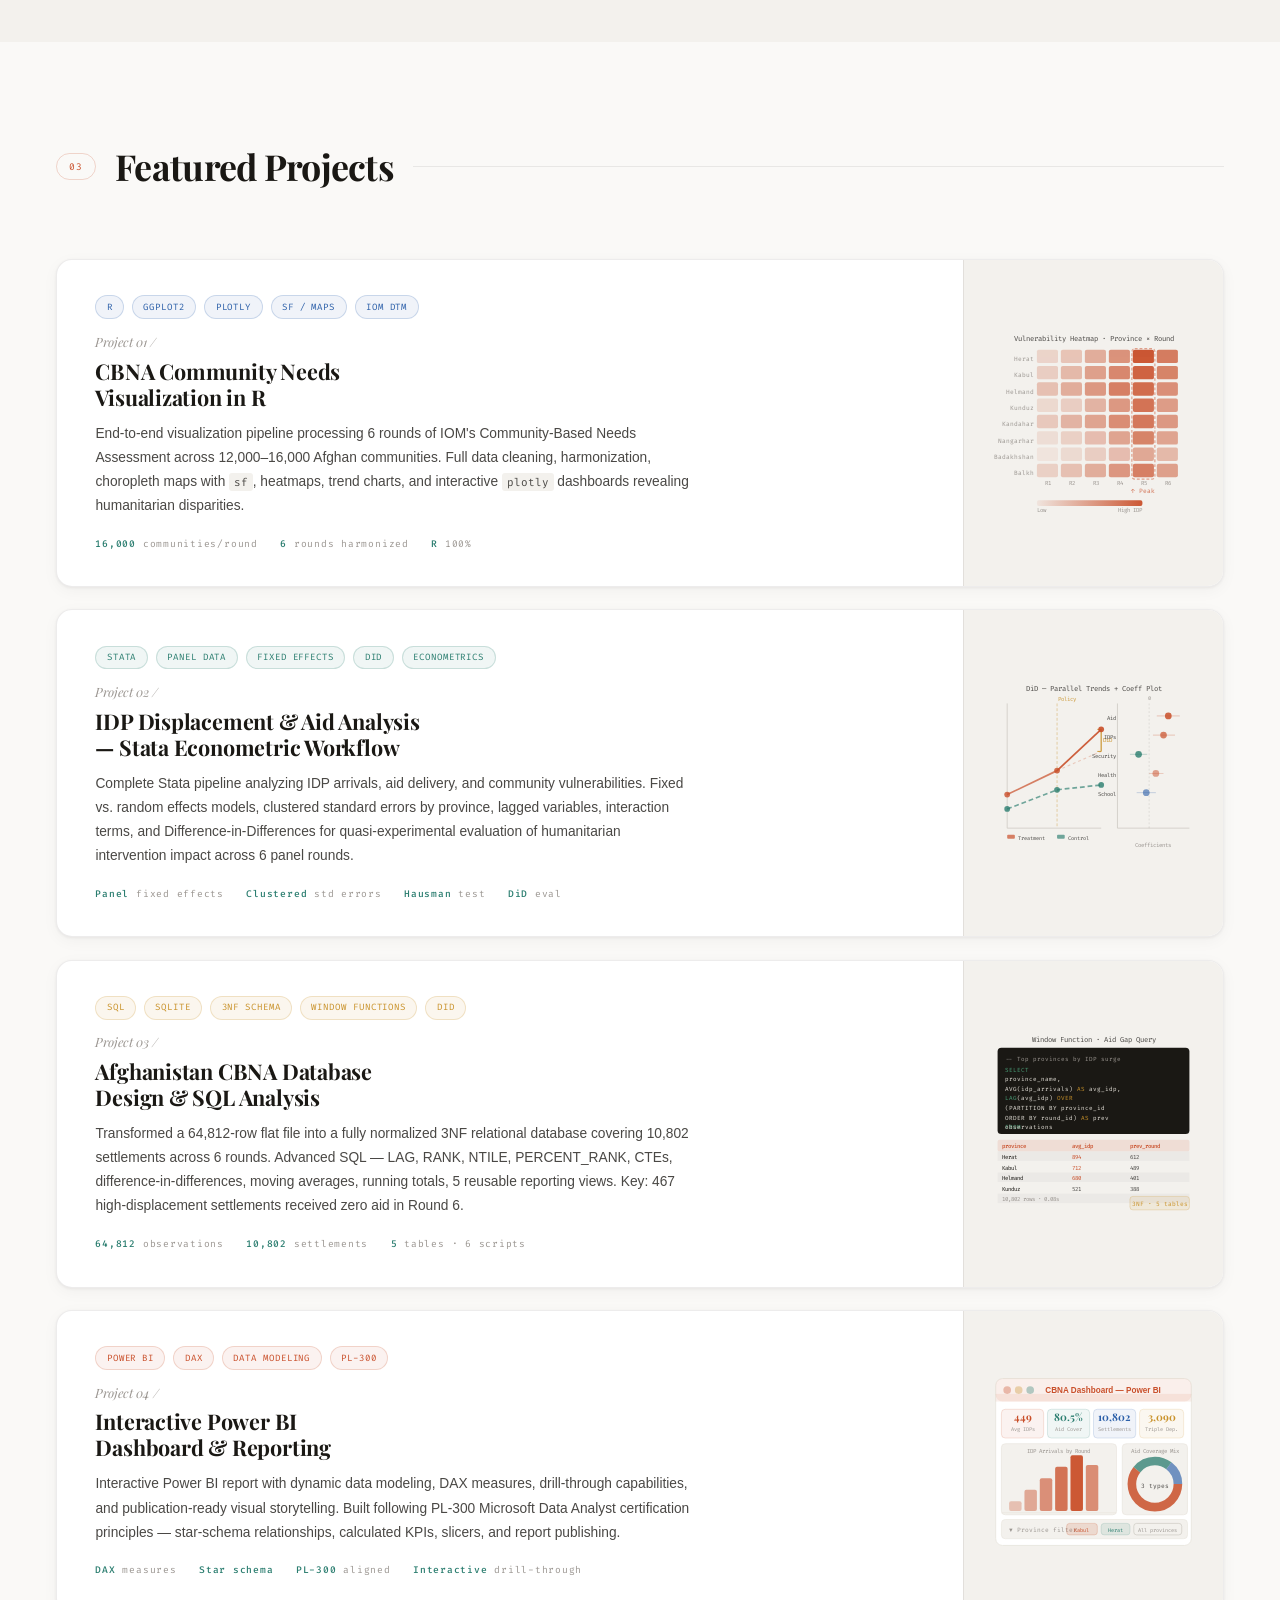
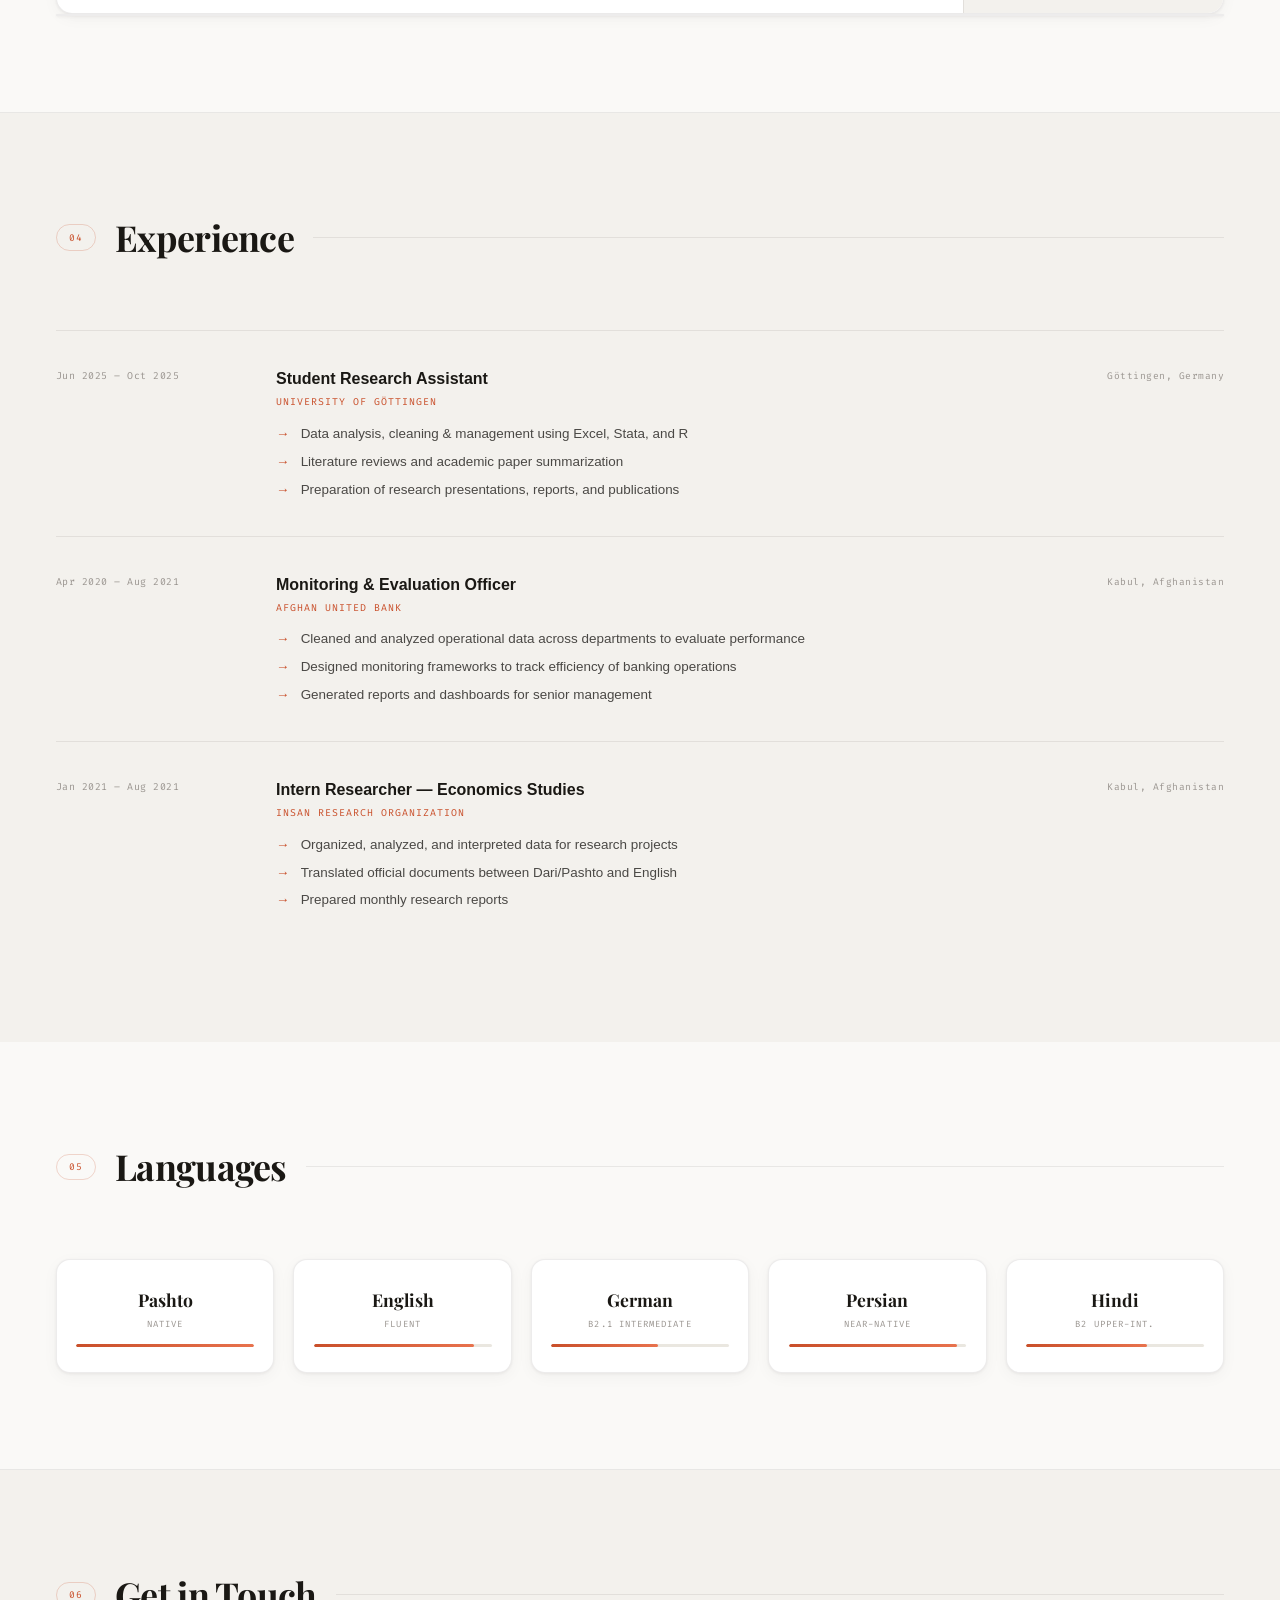
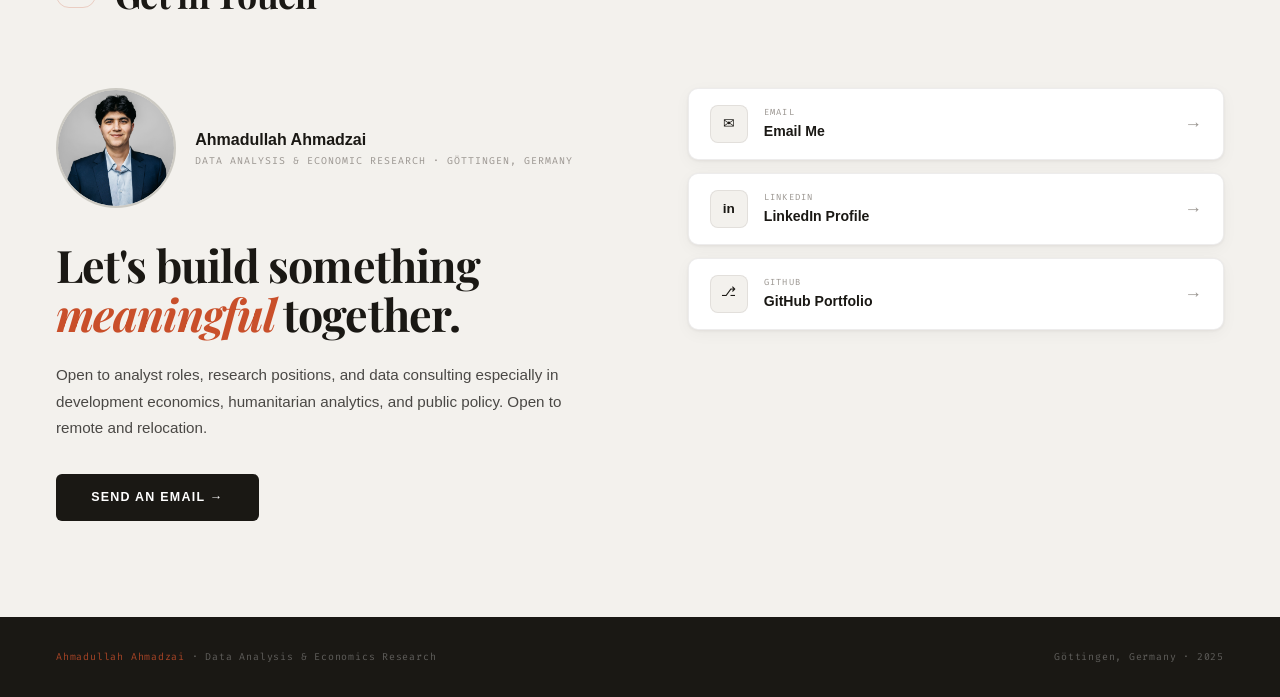
==== commit bfc9e4a2: "Update index.html" ====
--- a/index.html
+++ b/index.html
@@ -794,11 +794,11 @@
           </div>
           <div>
             <div style="font-weight:700;font-size:1rem">Ahmadullah Ahmadzai</div>
-            <div style="font-family:'Fira Code',monospace;font-size:.62rem;letter-spacing:.1em;text-transform:uppercase;color:var(--ink3)">Data Analyst &middot; Göttingen, Germany</div>
+            <div style="font-family:'Fira Code',monospace;font-size:.62rem;letter-spacing:.1em;text-transform:uppercase;color:var(--ink3)">Data Analysis & Economic Research &middot; Göttingen, Germany</div>
           </div>
         </div>
         <h3 class="ch">Let&apos;s build something<br><em>meaningful</em> together.</h3>
-        <p class="csub">Open to analyst roles, research positions, and data consulting — especially in development economics, humanitarian analytics, and public policy. Open to remote and relocation.</p>
+        <p class="csub">Open to analyst roles, research positions, and data consulting especially in development economics, humanitarian analytics, and public policy. Open to remote and relocation.</p>
         <a href="mailto:Ahmadullah.ahmadzai6@gmail.com" class="btn-fill" style="width:fit-content">Send an Email &rarr;</a>
       </div>
       <div class="clinks r">
